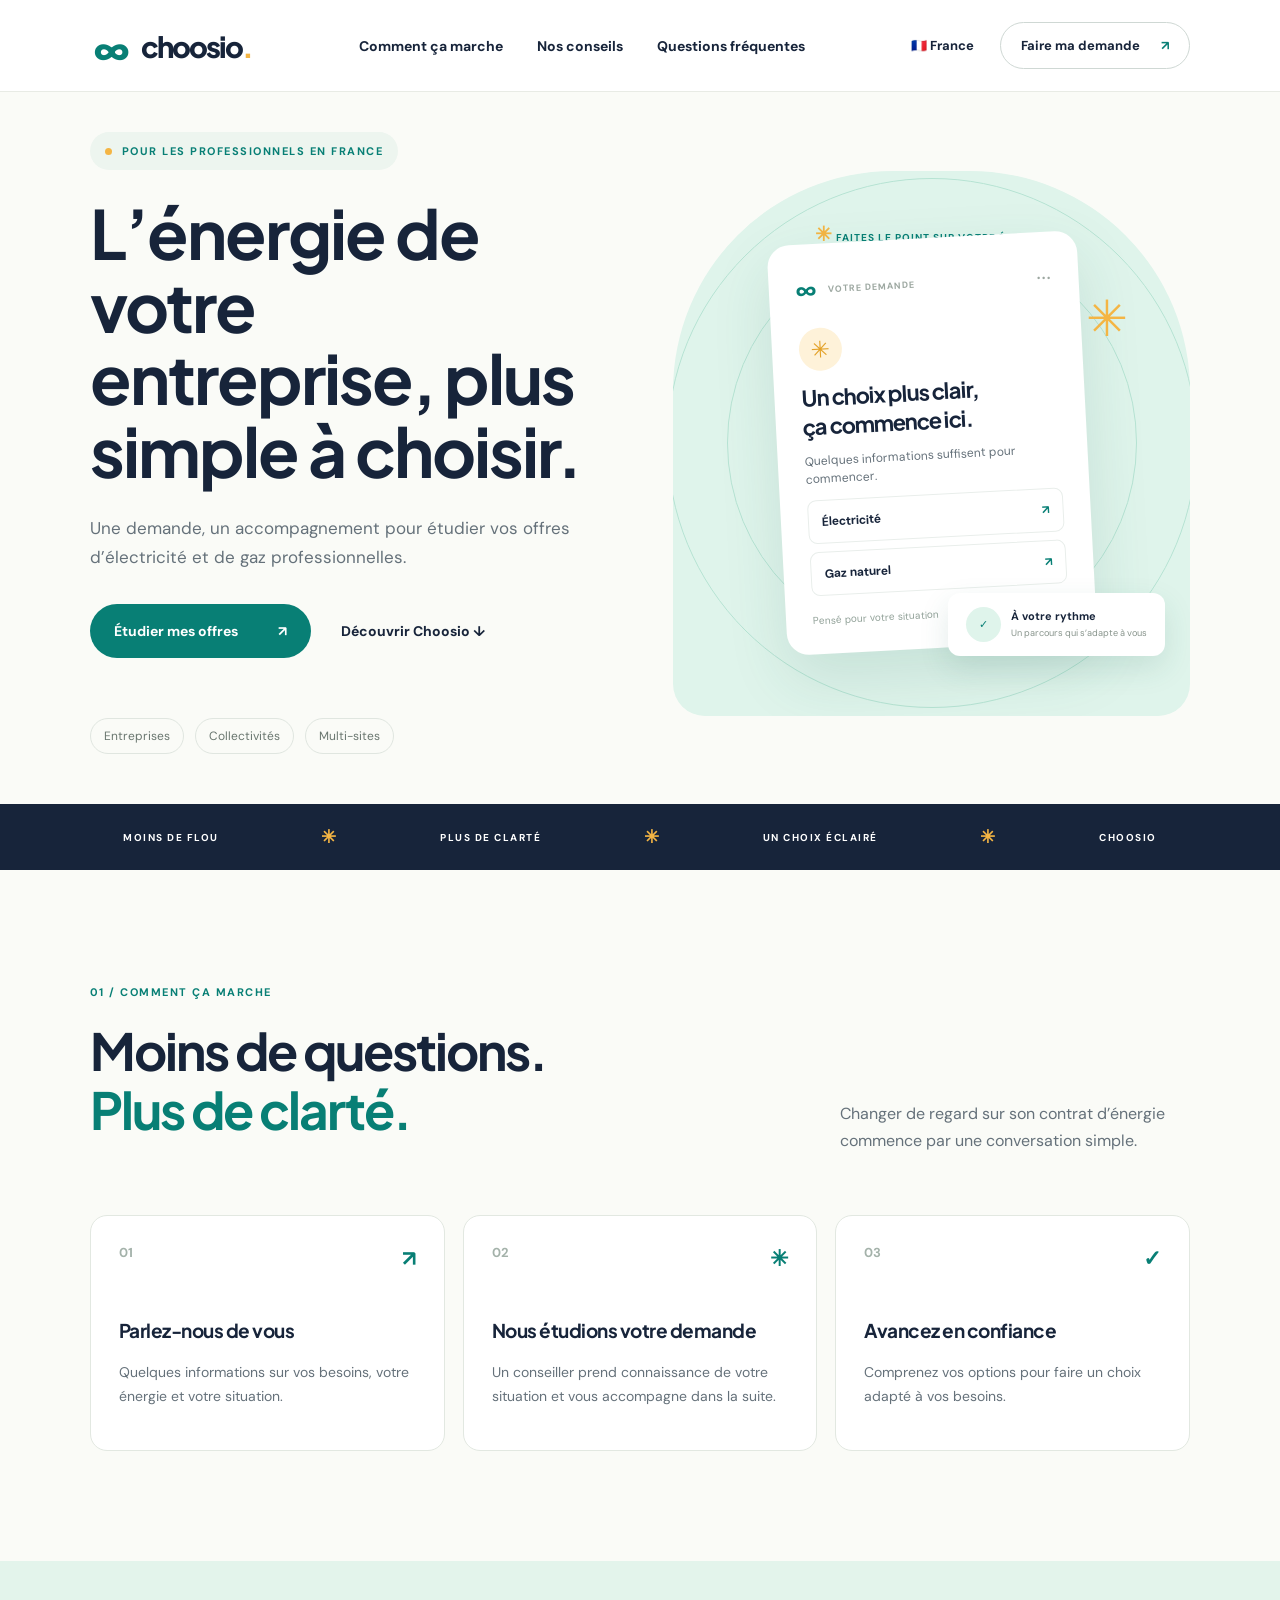
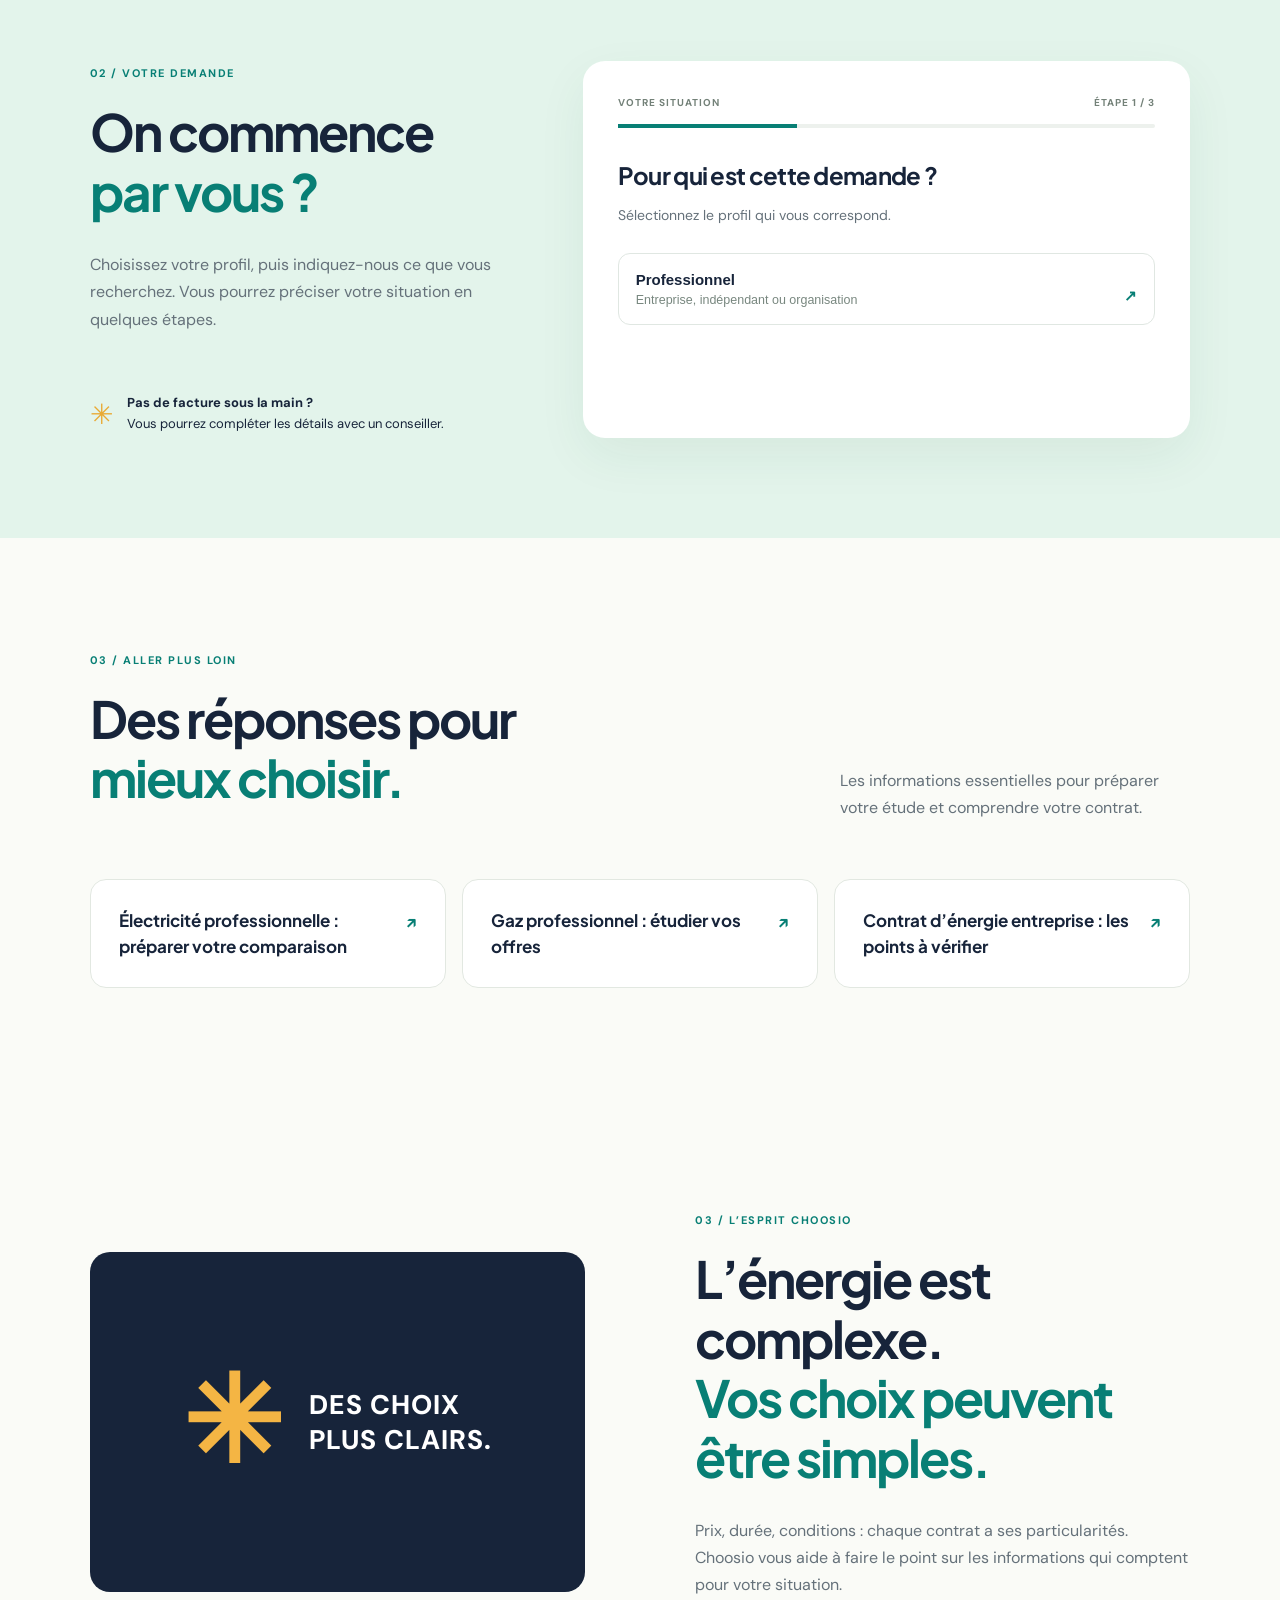
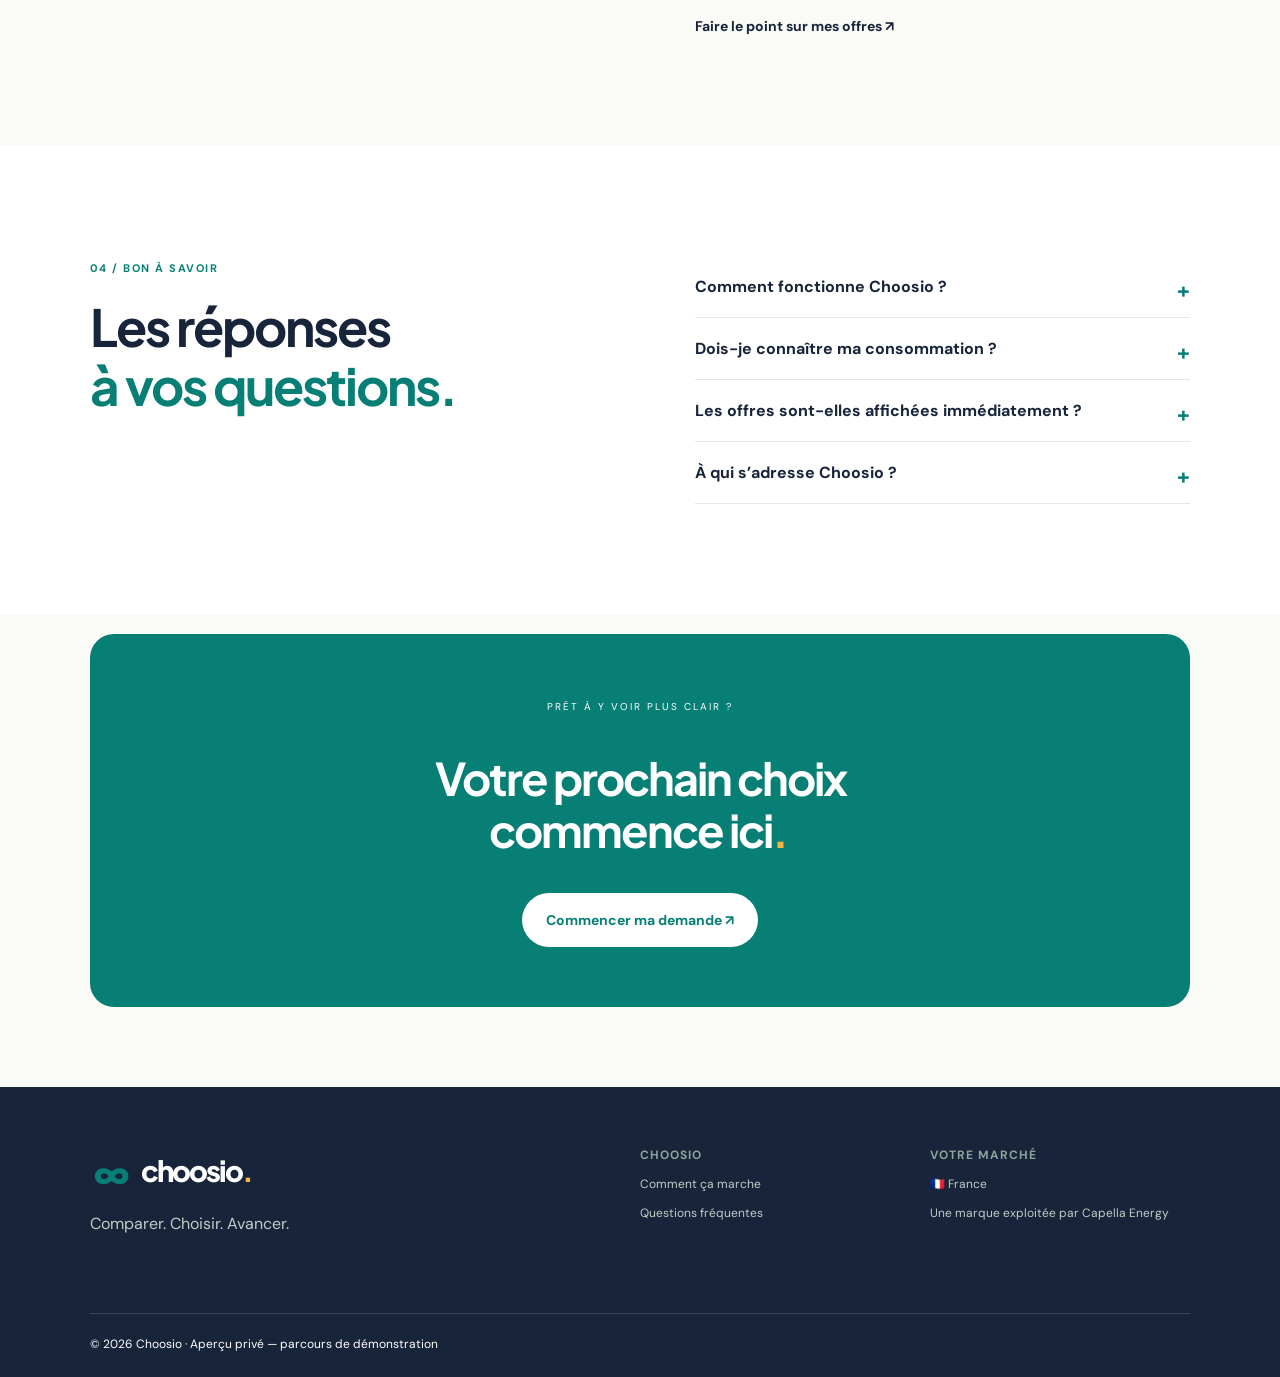
==== index.html @ c586d2e1 "Ajouter le site Choosio" ====
<!doctype html><html lang="fr"><head><meta charset="utf-8"><meta name="viewport" content="width=device-width, initial-scale=1"><title>Choosio France | Offres d’énergie pour professionnels</title><meta name="description" content="Une demande, un accompagnement pour étudier vos offres d’électricité et de gaz professionnelles."><meta name="robots" content="noindex,nofollow"><meta name="theme-color" content="#f8f9f5"><link rel="preconnect" href="https://fonts.googleapis.com"><link rel="preconnect" href="https://fonts.gstatic.com" crossorigin><link href="https://fonts.googleapis.com/css2?family=DM+Sans:wght@400;500;600;700&family=Plus+Jakarta+Sans:wght@400;600;700;800&display=swap" rel="stylesheet"><link rel="stylesheet" href="style.css"></head><body><header><a href="#top" class="logo" aria-label="Choosio accueil"><span class="symbol">∞</span>choosio<span class="dot">.</span></a><nav><a href="#fonctionnement">Comment ça marche</a><a href="#guides">Nos conseils</a><a href="#questions">Questions fréquentes</a></nav><div class="headright"><span class="country">🇫🇷 France</span><a class="headerbtn" href="#commencer">Faire ma demande <span>↗</span></a></div></header><main id="top"><section class="hero"><div class="hero-copy"><div class="eyebrow"><span></span> POUR LES PROFESSIONNELS EN FRANCE</div><h1>L’énergie de votre entreprise, plus simple à choisir.</h1><p>Une demande, un accompagnement pour étudier vos offres d’électricité et de gaz professionnelles.</p><div class="heroactions"><a href="#commencer" class="button">Étudier mes offres <span>↗</span></a><a href="#fonctionnement" class="textlink">Découvrir Choosio <span>↓</span></a></div><div class="hero-tags"><span>Entreprises</span><span>Collectivités</span><span>Multi-sites</span></div></div><div class="art"><div class="art-orbit orbit1"></div><div class="art-orbit orbit2"></div><div class="toplabel"><span class="sun">✳</span> FAITES LE POINT SUR VOTRE ÉNERGIE</div><div class="energy-card"><div class="cardtop"><span class="mini-logo">∞</span><span>VOTRE DEMANDE</span><span class="carddots">•••</span></div><div class="energy-icon">✳</div><h3>Un choix plus clair,<br>ça commence ici.</h3><p>Quelques informations suffisent pour commencer.</p><div class="cardline"><span>Électricité</span><strong>↗</strong></div><div class="cardline"><span>Gaz naturel</span><strong>↗</strong></div><div class="cardbottom">Pensé pour votre situation <span>✓</span></div></div><div class="floatcard"><span class="float-icon">✓</span><div><b>À votre rythme</b><small>Un parcours qui s’adapte à vous</small></div></div><span class="spark">✳</span></div></section><div class="ticker"><span>MOINS DE FLOU</span><b>✳</b><span>PLUS DE CLARTÉ</span><b>✳</b><span>UN CHOIX ÉCLAIRÉ</span><b>✳</b><span>CHOOSIO</span></div><section id="fonctionnement" class="section steps"><div class="section-head"><div><span class="kicker">01 / COMMENT ÇA MARCHE</span><h2>Moins de questions.<br><em>Plus de clarté.</em></h2></div><p>Changer de regard sur son contrat d’énergie commence par une conversation simple.</p></div><div class="step-grid"><article><div class="stepnum">01 <span>↗</span></div><h3>Parlez-nous de vous</h3><p>Quelques informations sur vos besoins, votre énergie et votre situation.</p></article><article><div class="stepnum">02 <span>✳</span></div><h3>Nous étudions votre demande</h3><p>Un conseiller prend connaissance de votre situation et vous accompagne dans la suite.</p></article><article><div class="stepnum">03 <span>✓</span></div><h3>Avancez en confiance</h3><p>Comprenez vos options pour faire un choix adapté à vos besoins.</p></article></div></section><section id="commencer" class="formsection"><div class="formintro"><span class="kicker">02 / VOTRE DEMANDE</span><h2>On commence<br><em>par vous ?</em></h2><p>Choisissez votre profil, puis indiquez-nous ce que vous recherchez. Vous pourrez préciser votre situation en quelques étapes.</p><div class="little-note"><span>✳</span><div><b>Pas de facture sous la main ?</b><br>Vous pourrez compléter les détails avec un conseiller.</div></div></div><div class="formcard"><div class="form-head"><span>VOTRE SITUATION</span><span id="progress">ÉTAPE 1 / 3</span></div><div class="bar"><span id="progressbar"></span></div><form id="leadform"><div class="formstep" data-step="1"><h3>Pour qui est cette demande ?</h3><p>Sélectionnez le profil qui vous correspond.</p><div class="choices"><button type="button" data-profile="Professionnel">Professionnel <small>Entreprise, indépendant ou organisation</small><b>↗</b></button></div></div><div class="formstep" data-step="2" hidden><h3>Quelle énergie souhaitez-vous étudier ?</h3><p>Sélectionnez votre besoin principal.</p><div class="choices"><button type="button" data-energy="Électricité">Électricité <small>Mon contrat d’électricité</small><b>↗</b></button><button type="button" data-energy="Gaz">Gaz naturel <small>Mon contrat de gaz</small><b>↗</b></button><button type="button" data-energy="Électricité et gaz">Électricité et gaz <small>Les deux en une demande</small><b>↗</b></button></div><button class="back" type="button" data-back="1">← Précédent</button></div><div class="formstep" data-step="3" hidden><h3>Comment vous contacter ?</h3><p>Complétez vos coordonnées pour préparer votre demande.</p><div class="fields"><label>Prénom<input name="prenom" autocomplete="given-name" required></label><label>Nom<input name="nom" autocomplete="family-name" required></label><label>E-mail<input type="email" name="email" autocomplete="email" required></label><label>Téléphone<input type="tel" name="telephone" autocomplete="tel" required></label><label>Code postal<input name="postal" autocomplete="postal-code" required></label><label id="companylabel">Entreprise <input name="entreprise" autocomplete="organization"></label><label id="companyidlabel">SIREN <input name="entreprise_id" inputmode="numeric"></label><label>Votre situation<select name="situation"><option value="">À préciser</option><option>Contrat en cours</option><option>Ouverture ou emménagement</option></select></label><label>Consommation annuelle (kWh, facultatif)<input name="consommation" inputmode="numeric" placeholder="Si vous la connaissez"></label><label>Référence du compteur (facultatif)<input name="compteur" placeholder="PDL / PRM ou PCE"></label></div><label class="check"><input type="checkbox" required> Je demande à être contacté au sujet de ma demande d’énergie.</label><p class="demo-warning">Aperçu privé : l’envoi des demandes n’est pas encore activé. Aucune donnée n’est transmise.</p><div class="formactions"><button class="back" type="button" data-back="2">← Précédent</button><button type="submit" class="button">Voir le récapitulatif ↗</button></div></div><div class="formstep" data-step="4" hidden><div class="success-icon">✓</div><h3>Votre demande est prête.</h3><p>Vous consultez un aperçu du parcours. Aucune donnée n’a été transmise.</p><button type="button" class="back" data-back="3">← Modifier mes informations</button></div></form></div></section><section class="section resources" id="guides"><div class="section-head"><div><span class="kicker">03 / ALLER PLUS LOIN</span><h2>Des réponses pour<br><em>mieux choisir.</em></h2></div><p>Les informations essentielles pour préparer votre étude et comprendre votre contrat.</p></div><div class="resource-links"><a href="/electricite-professionnel/">Électricité professionnelle : préparer votre comparaison <span>↗</span></a><a href="/gaz-professionnel/">Gaz professionnel : étudier vos offres <span>↗</span></a><a href="/contrat-energie-entreprise/">Contrat d’énergie entreprise : les points à vérifier <span>↗</span></a></div></section><section id="comprendre" class="section clarity"><div class="clarity-art"><div class="circle">✳</div><span>DES CHOIX<br>PLUS CLAIRS.</span></div><div><span class="kicker">03 / L’ESPRIT CHOOSIO</span><h2>L’énergie est complexe.<br><em>Vos choix peuvent être simples.</em></h2><p>Prix, durée, conditions : chaque contrat a ses particularités. Choosio vous aide à faire le point sur les informations qui comptent pour votre situation.</p><a href="#commencer" class="textlink">Faire le point sur mes offres ↗</a></div></section><section id="questions" class="section faq"><div><span class="kicker">04 / BON À SAVOIR</span><h2>Les réponses<br><em>à vos questions.</em></h2></div><div class="faqitems"><details><summary>Comment fonctionne Choosio ?</summary><p>Vous nous partagez votre besoin grâce au formulaire. Un conseiller peut ensuite vous contacter pour étudier votre situation et les options adaptées.</p></details><details><summary>Dois-je connaître ma consommation ?</summary><p>Une consommation annuelle ou une facture peut aider à affiner l’étude. Si vous ne l’avez pas immédiatement, vous pourrez en discuter avec le conseiller.</p></details><details><summary>Les offres sont-elles affichées immédiatement ?</summary><p>Dans cette première version, votre demande sert à préparer une étude personnalisée ; aucun prix ni classement automatique n’est affiché.</p></details><details><summary>À qui s’adresse Choosio ?</summary><p>En France, Choosio accompagne les professionnels, entreprises et organisations.</p></details></div></section><section class="cta"><span>PRÊT À Y VOIR PLUS CLAIR ?</span><h2>Votre prochain choix<br>commence ici<span>.</span></h2><a href="#commencer" class="button light">Commencer ma demande ↗</a></section></main><footer><div><a href="#top" class="logo"><span class="symbol">∞</span>choosio<span class="dot">.</span></a><p>Comparer. Choisir. Avancer.</p></div><div><b>CHOOSIO</b><a href="#fonctionnement">Comment ça marche</a><a href="#questions">Questions fréquentes</a></div><div><b>VOTRE MARCHÉ</b><span>🇫🇷 France</span><span>Une marque exploitée par Capella Energy</span></div><div class="footbottom">© 2026 Choosio · Aperçu privé — parcours de démonstration</div></footer><script src="app.js"></script></body></html>
---- style.css ----
*{box-sizing:border-box}html{scroll-behavior:smooth}body{margin:0;background:#fafbf7;color:#17243a;font-family:'DM Sans',sans-serif}header{height:92px;display:flex;align-items:center;justify-content:space-between;padding:0 7%;border-bottom:1px solid #e8ebe5;background:#fff}.logo{font:800 29px 'Plus Jakarta Sans';letter-spacing:-2px;color:#17243a;text-decoration:none;display:inline-flex;align-items:center}.symbol{font-size:46px;line-height:1;color:#087f75;letter-spacing:-5px;margin-right:13px}.dot{color:#f4b544}nav{display:flex;gap:34px}nav a,.textlink{color:#17243a;font-size:14px;text-decoration:none;font-weight:700}.headright{display:flex;gap:26px;align-items:center}.country{font-size:13px;font-weight:700}.headerbtn{border:1px solid #cfd8d4;border-radius:100px;padding:14px 20px;color:#17243a;text-decoration:none;font-size:13px;font-weight:700}.headerbtn span{margin-left:18px;color:#087f75}.hero{min-height:660px;display:grid;grid-template-columns:1fr 1fr;align-items:center;overflow:hidden;padding:40px 7% 50px;gap:6%}.eyebrow,.kicker{font-weight:700;font-size:11px;letter-spacing:1.5px;color:#087f75}.eyebrow{display:inline-flex;align-items:center;gap:10px;background:#edf5ef;padding:12px 15px;border-radius:40px}.eyebrow span{width:7px;height:7px;background:#f4b544;border-radius:50%}h1,h2,h3{font-family:'Plus Jakarta Sans',sans-serif;letter-spacing:-2px}h1{font-size:clamp(45px,5.3vw,76px);line-height:1.07;max-width:690px;margin:27px 0}p{color:#65717a;line-height:1.7}.hero-copy>p{max-width:500px;font-size:17px}.heroactions{display:flex;align-items:center;gap:30px;margin:32px 0}.button{border:0;display:inline-flex;align-items:center;justify-content:center;gap:40px;text-decoration:none;color:white;background:#087f75;border-radius:100px;padding:18px 24px;font-weight:700;font-size:14px;cursor:pointer}.button:hover{background:#06685f}.hero-tags{display:flex;gap:11px;flex-wrap:wrap;margin-top:60px}.hero-tags span{border:1px solid #e0e6e0;border-radius:30px;padding:9px 13px;color:#69766f;font-size:12px}.art{height:545px;background:#dff4eb;border-radius:220px 220px 32px 32px;position:relative;overflow:hidden;display:flex;justify-content:center;align-items:center}.art-orbit{position:absolute;border:1px solid #b6e3d3;border-radius:50%;width:530px;height:530px}.orbit2{width:410px;height:410px}.toplabel{position:absolute;top:50px;font-size:10px;letter-spacing:1px;font-weight:bold;color:#087f75}.sun{color:#f4b544;font-size:20px}.energy-card{position:relative;background:#fff;border-radius:22px;padding:27px;width:310px;box-shadow:0 25px 60px #28695822;transform:rotate(-3deg)}.cardtop{display:flex;align-items:center;gap:10px;color:#9ca7a0;font-size:9px;letter-spacing:1px;font-weight:bold}.mini-logo{color:#087f75;font-size:28px}.carddots{margin-left:auto}.energy-icon{width:43px;height:43px;background:#fef2d9;border-radius:50%;display:grid;place-items:center;color:#e3a127;margin:20px 0 12px;font-size:23px}.energy-card h3{font-size:22px;line-height:1.3;letter-spacing:-1px;margin:0}.energy-card p{font-size:12px;line-height:1.5}.cardline{border:1px solid #e9eeeb;border-radius:9px;margin-top:8px;padding:13px;font-size:12px;font-weight:700;display:flex;justify-content:space-between}.cardline strong{color:#087f75}.cardbottom{margin-top:18px;color:#91a198;font-size:10px;display:flex;justify-content:space-between}.floatcard{position:absolute;bottom:60px;right:5%;background:#fff;padding:14px 18px;border-radius:12px;display:flex;gap:10px;align-items:center;box-shadow:0 12px 30px #28695822;font-size:11px}.floatcard small{display:block;color:#88948c;margin-top:4px}.float-icon,.success-icon{display:grid;place-items:center;background:#dff4eb;color:#087f75;border-radius:50%;width:35px;height:35px}.spark{position:absolute;top:115px;right:12%;color:#f4b544;font-size:50px}.ticker{display:flex;justify-content:space-evenly;align-items:center;background:#17243a;color:#fff;padding:21px;font-size:10px;font-weight:bold;letter-spacing:1.5px}.ticker b{color:#f4b544;font-size:18px}.section{padding:110px 7%}.section-head{display:flex;align-items:end;justify-content:space-between;gap:30px}.section-head p{max-width:350px}.section h2,.formintro h2{font-size:clamp(36px,4vw,55px);line-height:1.16;margin:20px 0 30px}em{font-style:normal;color:#087f75}.step-grid{display:grid;grid-template-columns:repeat(3,1fr);gap:18px;margin-top:45px}.step-grid article{padding:28px;border:1px solid #e2e8e1;background:#fff;border-radius:17px;min-height:220px}.stepnum{font-size:13px;font-weight:bold;color:#a4b2aa;display:flex;justify-content:space-between}.stepnum span{color:#087f75;font-size:22px}.step-grid h3{font-size:19px;margin-top:45px;letter-spacing:-.5px}.step-grid p{font-size:14px}.formsection{background:#e3f4eb;padding:100px 7%;display:grid;grid-template-columns:.8fr 1.2fr;gap:8%}.formintro>p{max-width:430px}.little-note{display:flex;gap:14px;margin-top:60px;font-size:13px;line-height:1.6}.little-note>span{font-size:28px;color:#e9aa35}.formcard{background:#fff;border-radius:22px;padding:35px;box-shadow:0 18px 50px #255b3b11}.form-head{display:flex;justify-content:space-between;font-size:10px;letter-spacing:1px;font-weight:700;color:#738178}.bar{height:4px;background:#edf1ed;border-radius:3px;margin:15px 0 32px}.bar span{display:block;width:33.33%;height:100%;background:#087f75;transition:.2s}.formcard h3{font-size:24px;letter-spacing:-.7px;margin:0}.formcard p{font-size:14px}.choices{display:grid;gap:10px;margin:25px 0}.choices button{border:1px solid #e0e7e2;background:white;border-radius:12px;text-align:left;padding:17px;color:#17243a;font-weight:700;font-size:15px;cursor:pointer}.choices button:hover{border-color:#087f75;background:#f4fbf7}.choices small{display:block;font-weight:400;color:#78877f;margin-top:5px}.choices b{float:right;color:#087f75;margin-top:-20px}.fields{display:grid;grid-template-columns:1fr 1fr;gap:15px;margin:25px 0}.fields label{font-size:12px;font-weight:700}.fields input{display:block;width:100%;padding:12px;margin-top:7px;border:1px solid #dce5df;border-radius:8px;font:inherit}.check{font-size:12px;display:flex;gap:10px;color:#596a61}.demo-warning{font-size:12px!important;background:#fff5da;padding:12px;border-radius:8px;color:#735819}.formactions{display:flex;justify-content:space-between;align-items:center}.back{border:0;background:none;color:#087f75;font-weight:700;cursor:pointer;padding:12px 0}.clarity{display:grid;grid-template-columns:1fr 1fr;gap:10%;align-items:center}.clarity-art{min-height:340px;border-radius:20px;background:#17243a;display:flex;align-items:center;justify-content:center;gap:25px;color:white;font-weight:800;font-size:27px;letter-spacing:1px}.circle{font-size:120px;color:#f4b544}.faq{display:grid;grid-template-columns:1fr 1fr;gap:10%;background:white}.faq details{border-bottom:1px solid #e2e9e4;padding:20px 0}.faq summary{cursor:pointer;font-weight:700;list-style:none}.faq summary:after{content:'+';float:right;color:#087f75;font-size:22px}.faq p{font-size:14px}.cta{margin:20px 7% 80px;background:#087f75;border-radius:24px;padding:60px;text-align:center;color:#fff}.cta span{font-size:10px;letter-spacing:2px}.cta h2{font-size:45px;line-height:1.15}.cta h2 span{font-size:inherit;color:#f4b544}.light{background:white;color:#087f75}.light:hover{background:#eff9f3}footer{background:#17243a;color:white;padding:60px 7% 25px;display:grid;grid-template-columns:2fr 1fr 1fr;gap:30px}footer .logo{color:white}footer div:not(:first-child){display:flex;flex-direction:column;gap:13px;font-size:12px}footer p,footer span,footer a{color:#c1cdc7}footer a{text-decoration:none}footer b{color:#8ea49b;letter-spacing:1px}.footbottom{grid-column:1/-1;border-top:1px solid #ffffff24;padding-top:22px;margin-top:30px}.formstep[hidden]{display:none}@media(max-width:850px){header{height:75px;padding:0 5%}nav,.headerbtn{display:none}.hero{grid-template-columns:1fr;padding:50px 6%;gap:35px}.hero-tags{margin-top:30px}.art{height:450px}.section,.formsection{padding:75px 6%}.formsection,.clarity,.faq{grid-template-columns:1fr}.formsection{gap:35px}.little-note{margin-top:25px}.step-grid{grid-template-columns:1fr}.section-head{display:block}.clarity{gap:35px}.faq{gap:20px}.ticker span:nth-of-type(4),.ticker b:last-of-type{display:none}.cta{margin:20px 6% 60px;padding:45px 20px}.cta h2{font-size:32px}footer{grid-template-columns:1fr 1fr}.footbottom{grid-column:1/-1}}@media(max-width:480px){.fields{grid-template-columns:1fr}.formcard{padding:25px}.heroactions{gap:15px}.textlink{font-size:12px}.ticker{font-size:8px}.floatcard{right:2%}}
.resource-links{display:grid;grid-template-columns:repeat(3,1fr);gap:16px;margin-top:42px}.resource-links a{display:flex;justify-content:space-between;gap:15px;padding:28px;border:1px solid #e2e8e1;background:white;border-radius:16px;color:#17243a;text-decoration:none;font:700 17px 'Plus Jakarta Sans';line-height:1.5}.resource-links a span{color:#087f75}.resource-links a:hover{border-color:#087f75}.fields select{display:block;width:100%;padding:12px;margin-top:7px;border:1px solid #dce5df;border-radius:8px;font:inherit;background:white}.article{max-width:900px;margin:auto;padding:75px 7% 100px}.article .crumb{font-size:12px;color:#087f75;text-decoration:none}.article h1{font-size:clamp(36px,5vw,59px)}.article .intro{font-size:20px;max-width:760px}.article section{padding:28px 0;border-top:1px solid #e2e8e1}.article h2{font-size:27px;letter-spacing:-.7px}.article p{max-width:720px}.article .article-cta{background:#e3f4eb;border:0;border-radius:18px;padding:35px;margin-top:30px}.sources{font-size:13px}.sources a{color:#087f75}@media(max-width:850px){.resource-links{grid-template-columns:1fr}}
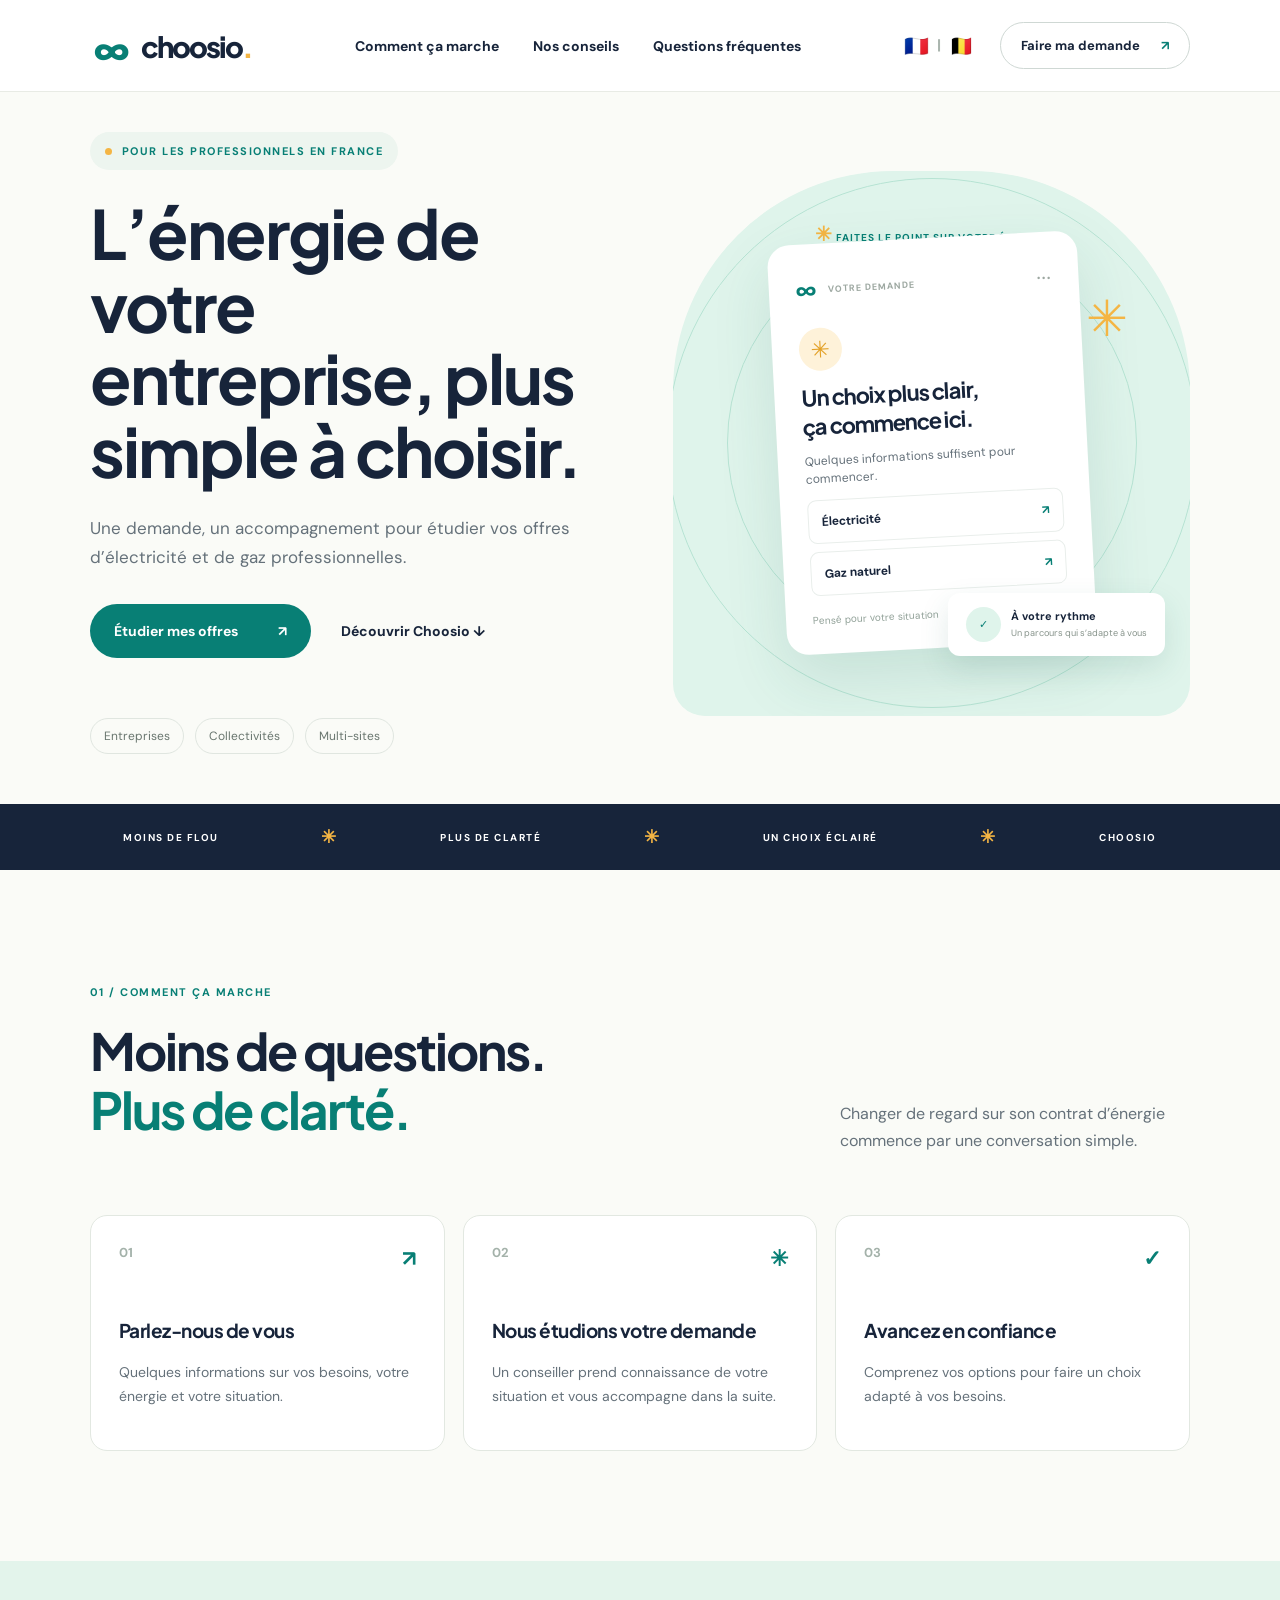
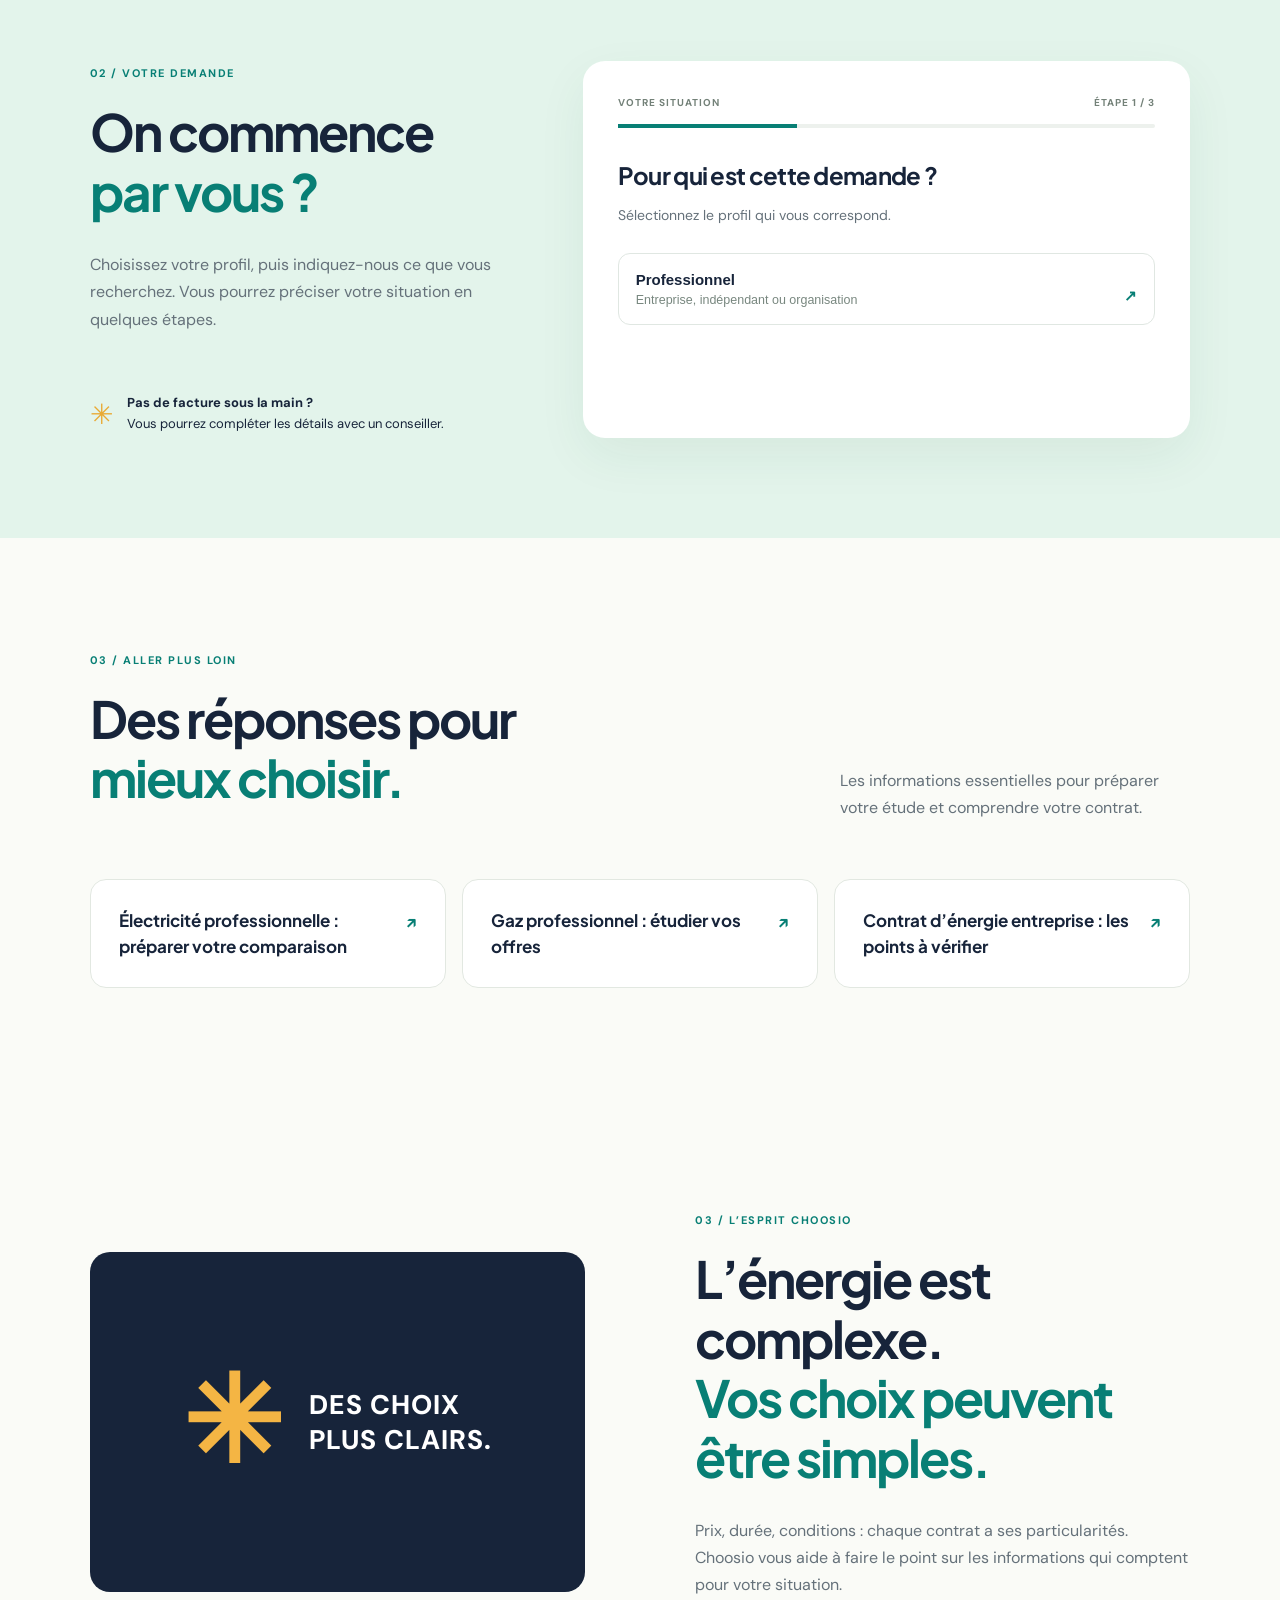
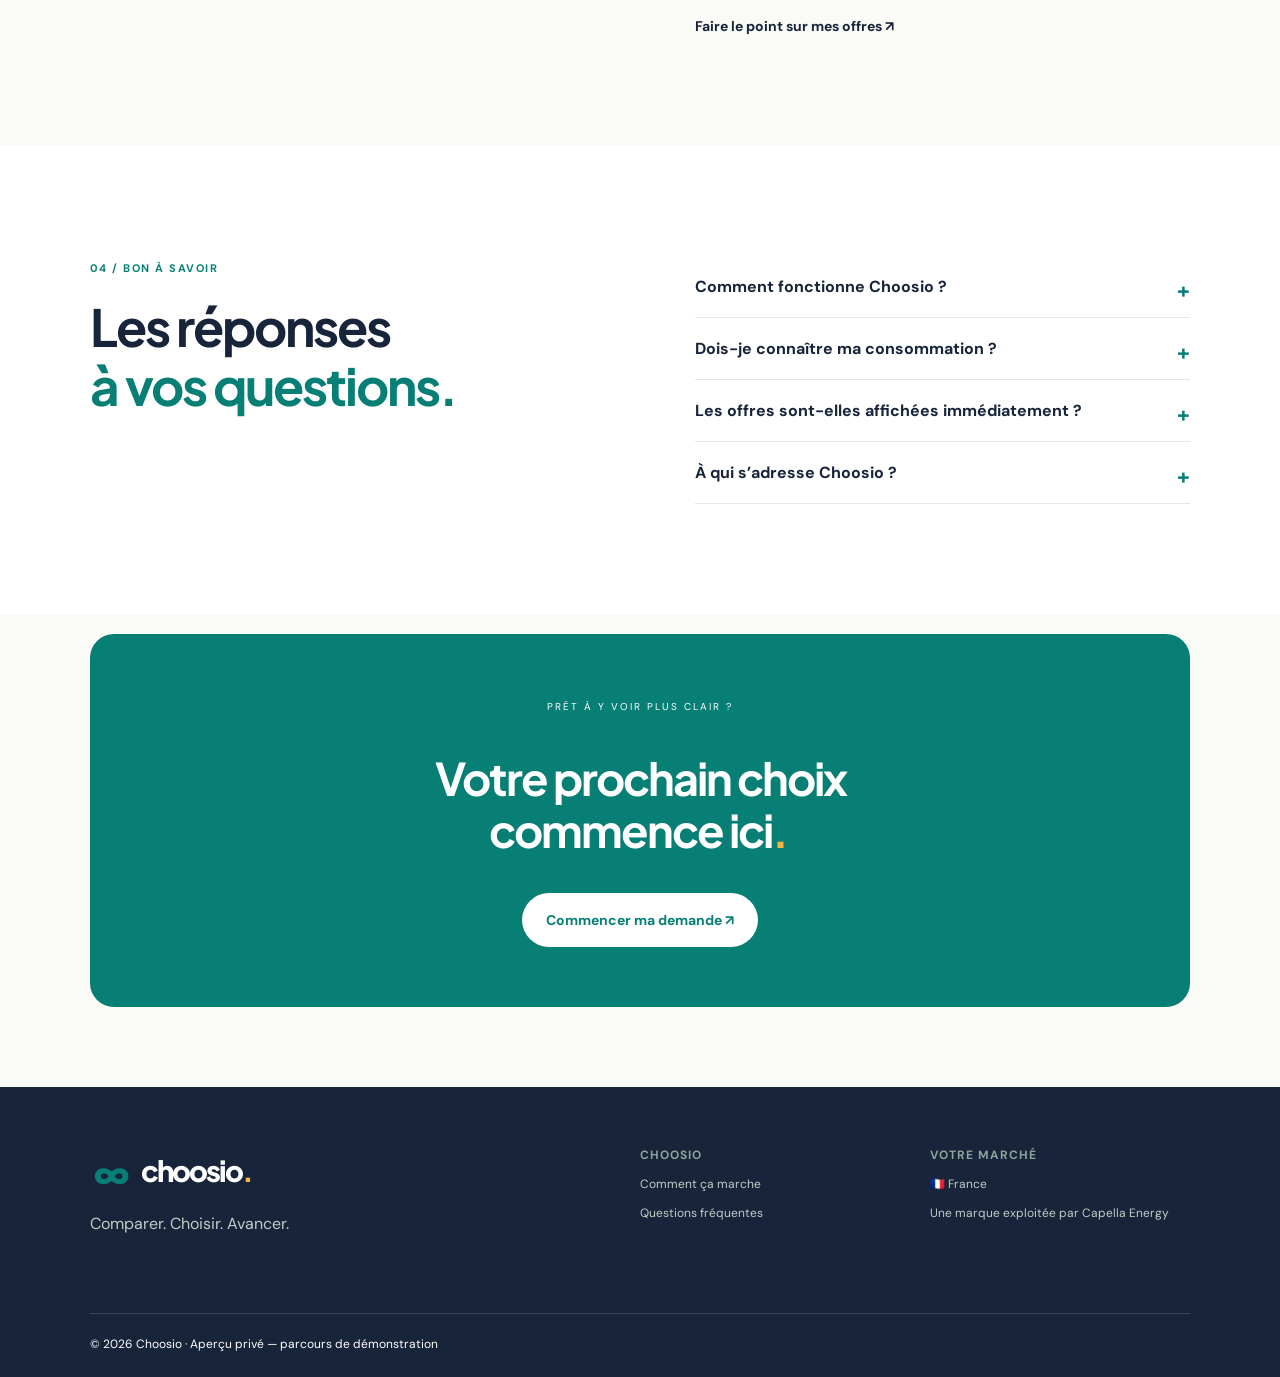
==== commit 22cd01e9: "Ajouter le sélecteur de pays" ====
--- a/index.html
+++ b/index.html
@@ -1 +1 @@
-<!doctype html><html lang="fr"><head><meta charset="utf-8"><meta name="viewport" content="width=device-width, initial-scale=1"><title>Choosio France | Offres d’énergie pour professionnels</title><meta name="description" content="Une demande, un accompagnement pour étudier vos offres d’électricité et de gaz professionnelles."><meta name="robots" content="noindex,nofollow"><meta name="theme-color" content="#f8f9f5"><link rel="preconnect" href="https://fonts.googleapis.com"><link rel="preconnect" href="https://fonts.gstatic.com" crossorigin><link href="https://fonts.googleapis.com/css2?family=DM+Sans:wght@400;500;600;700&family=Plus+Jakarta+Sans:wght@400;600;700;800&display=swap" rel="stylesheet"><link rel="stylesheet" href="style.css"></head><body><header><a href="#top" class="logo" aria-label="Choosio accueil"><span class="symbol">∞</span>choosio<span class="dot">.</span></a><nav><a href="#fonctionnement">Comment ça marche</a><a href="#guides">Nos conseils</a><a href="#questions">Questions fréquentes</a></nav><div class="headright"><span class="country">🇫🇷 France</span><a class="headerbtn" href="#commencer">Faire ma demande <span>↗</span></a></div></header><main id="top"><section class="hero"><div class="hero-copy"><div class="eyebrow"><span></span> POUR LES PROFESSIONNELS EN FRANCE</div><h1>L’énergie de votre entreprise, plus simple à choisir.</h1><p>Une demande, un accompagnement pour étudier vos offres d’électricité et de gaz professionnelles.</p><div class="heroactions"><a href="#commencer" class="button">Étudier mes offres <span>↗</span></a><a href="#fonctionnement" class="textlink">Découvrir Choosio <span>↓</span></a></div><div class="hero-tags"><span>Entreprises</span><span>Collectivités</span><span>Multi-sites</span></div></div><div class="art"><div class="art-orbit orbit1"></div><div class="art-orbit orbit2"></div><div class="toplabel"><span class="sun">✳</span> FAITES LE POINT SUR VOTRE ÉNERGIE</div><div class="energy-card"><div class="cardtop"><span class="mini-logo">∞</span><span>VOTRE DEMANDE</span><span class="carddots">•••</span></div><div class="energy-icon">✳</div><h3>Un choix plus clair,<br>ça commence ici.</h3><p>Quelques informations suffisent pour commencer.</p><div class="cardline"><span>Électricité</span><strong>↗</strong></div><div class="cardline"><span>Gaz naturel</span><strong>↗</strong></div><div class="cardbottom">Pensé pour votre situation <span>✓</span></div></div><div class="floatcard"><span class="float-icon">✓</span><div><b>À votre rythme</b><small>Un parcours qui s’adapte à vous</small></div></div><span class="spark">✳</span></div></section><div class="ticker"><span>MOINS DE FLOU</span><b>✳</b><span>PLUS DE CLARTÉ</span><b>✳</b><span>UN CHOIX ÉCLAIRÉ</span><b>✳</b><span>CHOOSIO</span></div><section id="fonctionnement" class="section steps"><div class="section-head"><div><span class="kicker">01 / COMMENT ÇA MARCHE</span><h2>Moins de questions.<br><em>Plus de clarté.</em></h2></div><p>Changer de regard sur son contrat d’énergie commence par une conversation simple.</p></div><div class="step-grid"><article><div class="stepnum">01 <span>↗</span></div><h3>Parlez-nous de vous</h3><p>Quelques informations sur vos besoins, votre énergie et votre situation.</p></article><article><div class="stepnum">02 <span>✳</span></div><h3>Nous étudions votre demande</h3><p>Un conseiller prend connaissance de votre situation et vous accompagne dans la suite.</p></article><article><div class="stepnum">03 <span>✓</span></div><h3>Avancez en confiance</h3><p>Comprenez vos options pour faire un choix adapté à vos besoins.</p></article></div></section><section id="commencer" class="formsection"><div class="formintro"><span class="kicker">02 / VOTRE DEMANDE</span><h2>On commence<br><em>par vous ?</em></h2><p>Choisissez votre profil, puis indiquez-nous ce que vous recherchez. Vous pourrez préciser votre situation en quelques étapes.</p><div class="little-note"><span>✳</span><div><b>Pas de facture sous la main ?</b><br>Vous pourrez compléter les détails avec un conseiller.</div></div></div><div class="formcard"><div class="form-head"><span>VOTRE SITUATION</span><span id="progress">ÉTAPE 1 / 3</span></div><div class="bar"><span id="progressbar"></span></div><form id="leadform"><div class="formstep" data-step="1"><h3>Pour qui est cette demande ?</h3><p>Sélectionnez le profil qui vous correspond.</p><div class="choices"><button type="button" data-profile="Professionnel">Professionnel <small>Entreprise, indépendant ou organisation</small><b>↗</b></button></div></div><div class="formstep" data-step="2" hidden><h3>Quelle énergie souhaitez-vous étudier ?</h3><p>Sélectionnez votre besoin principal.</p><div class="choices"><button type="button" data-energy="Électricité">Électricité <small>Mon contrat d’électricité</small><b>↗</b></button><button type="button" data-energy="Gaz">Gaz naturel <small>Mon contrat de gaz</small><b>↗</b></button><button type="button" data-energy="Électricité et gaz">Électricité et gaz <small>Les deux en une demande</small><b>↗</b></button></div><button class="back" type="button" data-back="1">← Précédent</button></div><div class="formstep" data-step="3" hidden><h3>Comment vous contacter ?</h3><p>Complétez vos coordonnées pour préparer votre demande.</p><div class="fields"><label>Prénom<input name="prenom" autocomplete="given-name" required></label><label>Nom<input name="nom" autocomplete="family-name" required></label><label>E-mail<input type="email" name="email" autocomplete="email" required></label><label>Téléphone<input type="tel" name="telephone" autocomplete="tel" required></label><label>Code postal<input name="postal" autocomplete="postal-code" required></label><label id="companylabel">Entreprise <input name="entreprise" autocomplete="organization"></label><label id="companyidlabel">SIREN <input name="entreprise_id" inputmode="numeric"></label><label>Votre situation<select name="situation"><option value="">À préciser</option><option>Contrat en cours</option><option>Ouverture ou emménagement</option></select></label><label>Consommation annuelle (kWh, facultatif)<input name="consommation" inputmode="numeric" placeholder="Si vous la connaissez"></label><label>Référence du compteur (facultatif)<input name="compteur" placeholder="PDL / PRM ou PCE"></label></div><label class="check"><input type="checkbox" required> Je demande à être contacté au sujet de ma demande d’énergie.</label><p class="demo-warning">Aperçu privé : l’envoi des demandes n’est pas encore activé. Aucune donnée n’est transmise.</p><div class="formactions"><button class="back" type="button" data-back="2">← Précédent</button><button type="submit" class="button">Voir le récapitulatif ↗</button></div></div><div class="formstep" data-step="4" hidden><div class="success-icon">✓</div><h3>Votre demande est prête.</h3><p>Vous consultez un aperçu du parcours. Aucune donnée n’a été transmise.</p><button type="button" class="back" data-back="3">← Modifier mes informations</button></div></form></div></section><section class="section resources" id="guides"><div class="section-head"><div><span class="kicker">03 / ALLER PLUS LOIN</span><h2>Des réponses pour<br><em>mieux choisir.</em></h2></div><p>Les informations essentielles pour préparer votre étude et comprendre votre contrat.</p></div><div class="resource-links"><a href="/electricite-professionnel/">Électricité professionnelle : préparer votre comparaison <span>↗</span></a><a href="/gaz-professionnel/">Gaz professionnel : étudier vos offres <span>↗</span></a><a href="/contrat-energie-entreprise/">Contrat d’énergie entreprise : les points à vérifier <span>↗</span></a></div></section><section id="comprendre" class="section clarity"><div class="clarity-art"><div class="circle">✳</div><span>DES CHOIX<br>PLUS CLAIRS.</span></div><div><span class="kicker">03 / L’ESPRIT CHOOSIO</span><h2>L’énergie est complexe.<br><em>Vos choix peuvent être simples.</em></h2><p>Prix, durée, conditions : chaque contrat a ses particularités. Choosio vous aide à faire le point sur les informations qui comptent pour votre situation.</p><a href="#commencer" class="textlink">Faire le point sur mes offres ↗</a></div></section><section id="questions" class="section faq"><div><span class="kicker">04 / BON À SAVOIR</span><h2>Les réponses<br><em>à vos questions.</em></h2></div><div class="faqitems"><details><summary>Comment fonctionne Choosio ?</summary><p>Vous nous partagez votre besoin grâce au formulaire. Un conseiller peut ensuite vous contacter pour étudier votre situation et les options adaptées.</p></details><details><summary>Dois-je connaître ma consommation ?</summary><p>Une consommation annuelle ou une facture peut aider à affiner l’étude. Si vous ne l’avez pas immédiatement, vous pourrez en discuter avec le conseiller.</p></details><details><summary>Les offres sont-elles affichées immédiatement ?</summary><p>Dans cette première version, votre demande sert à préparer une étude personnalisée ; aucun prix ni classement automatique n’est affiché.</p></details><details><summary>À qui s’adresse Choosio ?</summary><p>En France, Choosio accompagne les professionnels, entreprises et organisations.</p></details></div></section><section class="cta"><span>PRÊT À Y VOIR PLUS CLAIR ?</span><h2>Votre prochain choix<br>commence ici<span>.</span></h2><a href="#commencer" class="button light">Commencer ma demande ↗</a></section></main><footer><div><a href="#top" class="logo"><span class="symbol">∞</span>choosio<span class="dot">.</span></a><p>Comparer. Choisir. Avancer.</p></div><div><b>CHOOSIO</b><a href="#fonctionnement">Comment ça marche</a><a href="#questions">Questions fréquentes</a></div><div><b>VOTRE MARCHÉ</b><span>🇫🇷 France</span><span>Une marque exploitée par Capella Energy</span></div><div class="footbottom">© 2026 Choosio · Aperçu privé — parcours de démonstration</div></footer><script src="app.js"></script></body></html>+<!doctype html><html lang="fr"><head><meta charset="utf-8"><meta name="viewport" content="width=device-width, initial-scale=1"><title>Choosio France | Offres d’énergie pour professionnels</title><meta name="description" content="Une demande, un accompagnement pour étudier vos offres d’électricité et de gaz professionnelles."><meta name="robots" content="noindex,nofollow"><meta name="theme-color" content="#f8f9f5"><link rel="preconnect" href="https://fonts.googleapis.com"><link rel="preconnect" href="https://fonts.gstatic.com" crossorigin><link href="https://fonts.googleapis.com/css2?family=DM+Sans:wght@400;500;600;700&family=Plus+Jakarta+Sans:wght@400;600;700;800&display=swap" rel="stylesheet"><link rel="stylesheet" href="style.css"></head><body><header><a href="#top" class="logo" aria-label="Choosio accueil"><span class="symbol">∞</span>choosio<span class="dot">.</span></a><nav><a href="#fonctionnement">Comment ça marche</a><a href="#guides">Nos conseils</a><a href="#questions">Questions fréquentes</a></nav><div class="headright"><span class="country" role="group" aria-label="Choisir le pays" style="display:inline-flex;align-items:center;gap:8px;white-space:nowrap;font-size:20px;line-height:1"><a href="https://choosio.fr/" aria-label="France" aria-current="page" style="text-decoration:none">🇫🇷</a><span aria-hidden="true" style="font-size:15px;color:#aab5ae">|</span><a href="https://choosio.be/" aria-label="Belgique" style="text-decoration:none">🇧🇪</a></span><a class="headerbtn" href="#commencer">Faire ma demande <span>↗</span></a></div></header><main id="top"><section class="hero"><div class="hero-copy"><div class="eyebrow"><span></span> POUR LES PROFESSIONNELS EN FRANCE</div><h1>L’énergie de votre entreprise, plus simple à choisir.</h1><p>Une demande, un accompagnement pour étudier vos offres d’électricité et de gaz professionnelles.</p><div class="heroactions"><a href="#commencer" class="button">Étudier mes offres <span>↗</span></a><a href="#fonctionnement" class="textlink">Découvrir Choosio <span>↓</span></a></div><div class="hero-tags"><span>Entreprises</span><span>Collectivités</span><span>Multi-sites</span></div></div><div class="art"><div class="art-orbit orbit1"></div><div class="art-orbit orbit2"></div><div class="toplabel"><span class="sun">✳</span> FAITES LE POINT SUR VOTRE ÉNERGIE</div><div class="energy-card"><div class="cardtop"><span class="mini-logo">∞</span><span>VOTRE DEMANDE</span><span class="carddots">•••</span></div><div class="energy-icon">✳</div><h3>Un choix plus clair,<br>ça commence ici.</h3><p>Quelques informations suffisent pour commencer.</p><div class="cardline"><span>Électricité</span><strong>↗</strong></div><div class="cardline"><span>Gaz naturel</span><strong>↗</strong></div><div class="cardbottom">Pensé pour votre situation <span>✓</span></div></div><div class="floatcard"><span class="float-icon">✓</span><div><b>À votre rythme</b><small>Un parcours qui s’adapte à vous</small></div></div><span class="spark">✳</span></div></section><div class="ticker"><span>MOINS DE FLOU</span><b>✳</b><span>PLUS DE CLARTÉ</span><b>✳</b><span>UN CHOIX ÉCLAIRÉ</span><b>✳</b><span>CHOOSIO</span></div><section id="fonctionnement" class="section steps"><div class="section-head"><div><span class="kicker">01 / COMMENT ÇA MARCHE</span><h2>Moins de questions.<br><em>Plus de clarté.</em></h2></div><p>Changer de regard sur son contrat d’énergie commence par une conversation simple.</p></div><div class="step-grid"><article><div class="stepnum">01 <span>↗</span></div><h3>Parlez-nous de vous</h3><p>Quelques informations sur vos besoins, votre énergie et votre situation.</p></article><article><div class="stepnum">02 <span>✳</span></div><h3>Nous étudions votre demande</h3><p>Un conseiller prend connaissance de votre situation et vous accompagne dans la suite.</p></article><article><div class="stepnum">03 <span>✓</span></div><h3>Avancez en confiance</h3><p>Comprenez vos options pour faire un choix adapté à vos besoins.</p></article></div></section><section id="commencer" class="formsection"><div class="formintro"><span class="kicker">02 / VOTRE DEMANDE</span><h2>On commence<br><em>par vous ?</em></h2><p>Choisissez votre profil, puis indiquez-nous ce que vous recherchez. Vous pourrez préciser votre situation en quelques étapes.</p><div class="little-note"><span>✳</span><div><b>Pas de facture sous la main ?</b><br>Vous pourrez compléter les détails avec un conseiller.</div></div></div><div class="formcard"><div class="form-head"><span>VOTRE SITUATION</span><span id="progress">ÉTAPE 1 / 3</span></div><div class="bar"><span id="progressbar"></span></div><form id="leadform"><div class="formstep" data-step="1"><h3>Pour qui est cette demande ?</h3><p>Sélectionnez le profil qui vous correspond.</p><div class="choices"><button type="button" data-profile="Professionnel">Professionnel <small>Entreprise, indépendant ou organisation</small><b>↗</b></button></div></div><div class="formstep" data-step="2" hidden><h3>Quelle énergie souhaitez-vous étudier ?</h3><p>Sélectionnez votre besoin principal.</p><div class="choices"><button type="button" data-energy="Électricité">Électricité <small>Mon contrat d’électricité</small><b>↗</b></button><button type="button" data-energy="Gaz">Gaz naturel <small>Mon contrat de gaz</small><b>↗</b></button><button type="button" data-energy="Électricité et gaz">Électricité et gaz <small>Les deux en une demande</small><b>↗</b></button></div><button class="back" type="button" data-back="1">← Précédent</button></div><div class="formstep" data-step="3" hidden><h3>Comment vous contacter ?</h3><p>Complétez vos coordonnées pour préparer votre demande.</p><div class="fields"><label>Prénom<input name="prenom" autocomplete="given-name" required></label><label>Nom<input name="nom" autocomplete="family-name" required></label><label>E-mail<input type="email" name="email" autocomplete="email" required></label><label>Téléphone<input type="tel" name="telephone" autocomplete="tel" required></label><label>Code postal<input name="postal" autocomplete="postal-code" required></label><label id="companylabel">Entreprise <input name="entreprise" autocomplete="organization"></label><label id="companyidlabel">SIREN <input name="entreprise_id" inputmode="numeric"></label><label>Votre situation<select name="situation"><option value="">À préciser</option><option>Contrat en cours</option><option>Ouverture ou emménagement</option></select></label><label>Consommation annuelle (kWh, facultatif)<input name="consommation" inputmode="numeric" placeholder="Si vous la connaissez"></label><label>Référence du compteur (facultatif)<input name="compteur" placeholder="PDL / PRM ou PCE"></label></div><label class="check"><input type="checkbox" required> Je demande à être contacté au sujet de ma demande d’énergie.</label><p class="demo-warning">Aperçu privé : l’envoi des demandes n’est pas encore activé. Aucune donnée n’est transmise.</p><div class="formactions"><button class="back" type="button" data-back="2">← Précédent</button><button type="submit" class="button">Voir le récapitulatif ↗</button></div></div><div class="formstep" data-step="4" hidden><div class="success-icon">✓</div><h3>Votre demande est prête.</h3><p>Vous consultez un aperçu du parcours. Aucune donnée n’a été transmise.</p><button type="button" class="back" data-back="3">← Modifier mes informations</button></div></form></div></section><section class="section resources" id="guides"><div class="section-head"><div><span class="kicker">03 / ALLER PLUS LOIN</span><h2>Des réponses pour<br><em>mieux choisir.</em></h2></div><p>Les informations essentielles pour préparer votre étude et comprendre votre contrat.</p></div><div class="resource-links"><a href="/electricite-professionnel/">Électricité professionnelle : préparer votre comparaison <span>↗</span></a><a href="/gaz-professionnel/">Gaz professionnel : étudier vos offres <span>↗</span></a><a href="/contrat-energie-entreprise/">Contrat d’énergie entreprise : les points à vérifier <span>↗</span></a></div></section><section id="comprendre" class="section clarity"><div class="clarity-art"><div class="circle">✳</div><span>DES CHOIX<br>PLUS CLAIRS.</span></div><div><span class="kicker">03 / L’ESPRIT CHOOSIO</span><h2>L’énergie est complexe.<br><em>Vos choix peuvent être simples.</em></h2><p>Prix, durée, conditions : chaque contrat a ses particularités. Choosio vous aide à faire le point sur les informations qui comptent pour votre situation.</p><a href="#commencer" class="textlink">Faire le point sur mes offres ↗</a></div></section><section id="questions" class="section faq"><div><span class="kicker">04 / BON À SAVOIR</span><h2>Les réponses<br><em>à vos questions.</em></h2></div><div class="faqitems"><details><summary>Comment fonctionne Choosio ?</summary><p>Vous nous partagez votre besoin grâce au formulaire. Un conseiller peut ensuite vous contacter pour étudier votre situation et les options adaptées.</p></details><details><summary>Dois-je connaître ma consommation ?</summary><p>Une consommation annuelle ou une facture peut aider à affiner l’étude. Si vous ne l’avez pas immédiatement, vous pourrez en discuter avec le conseiller.</p></details><details><summary>Les offres sont-elles affichées immédiatement ?</summary><p>Dans cette première version, votre demande sert à préparer une étude personnalisée ; aucun prix ni classement automatique n’est affiché.</p></details><details><summary>À qui s’adresse Choosio ?</summary><p>En France, Choosio accompagne les professionnels, entreprises et organisations.</p></details></div></section><section class="cta"><span>PRÊT À Y VOIR PLUS CLAIR ?</span><h2>Votre prochain choix<br>commence ici<span>.</span></h2><a href="#commencer" class="button light">Commencer ma demande ↗</a></section></main><footer><div><a href="#top" class="logo"><span class="symbol">∞</span>choosio<span class="dot">.</span></a><p>Comparer. Choisir. Avancer.</p></div><div><b>CHOOSIO</b><a href="#fonctionnement">Comment ça marche</a><a href="#questions">Questions fréquentes</a></div><div><b>VOTRE MARCHÉ</b><span>🇫🇷 France</span><span>Une marque exploitée par Capella Energy</span></div><div class="footbottom">© 2026 Choosio · Aperçu privé — parcours de démonstration</div></footer><script src="app.js"></script></body></html>
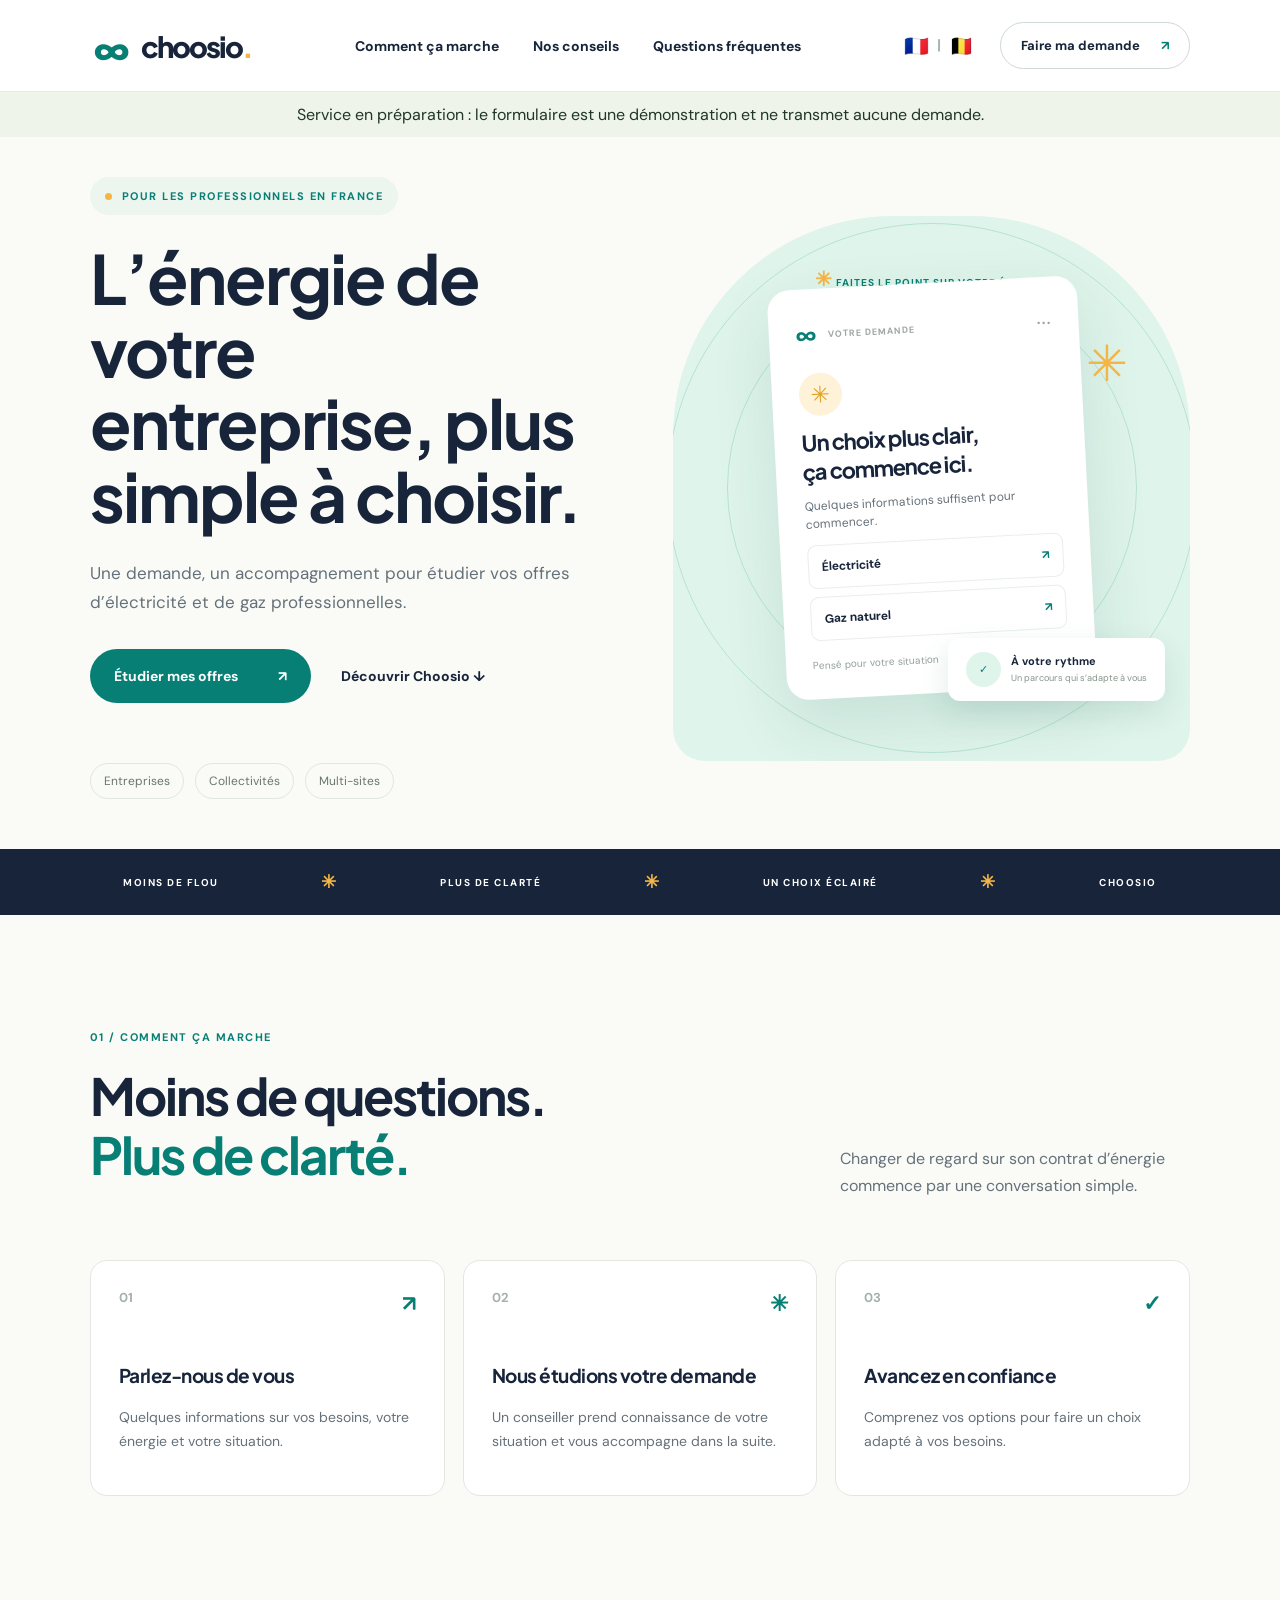
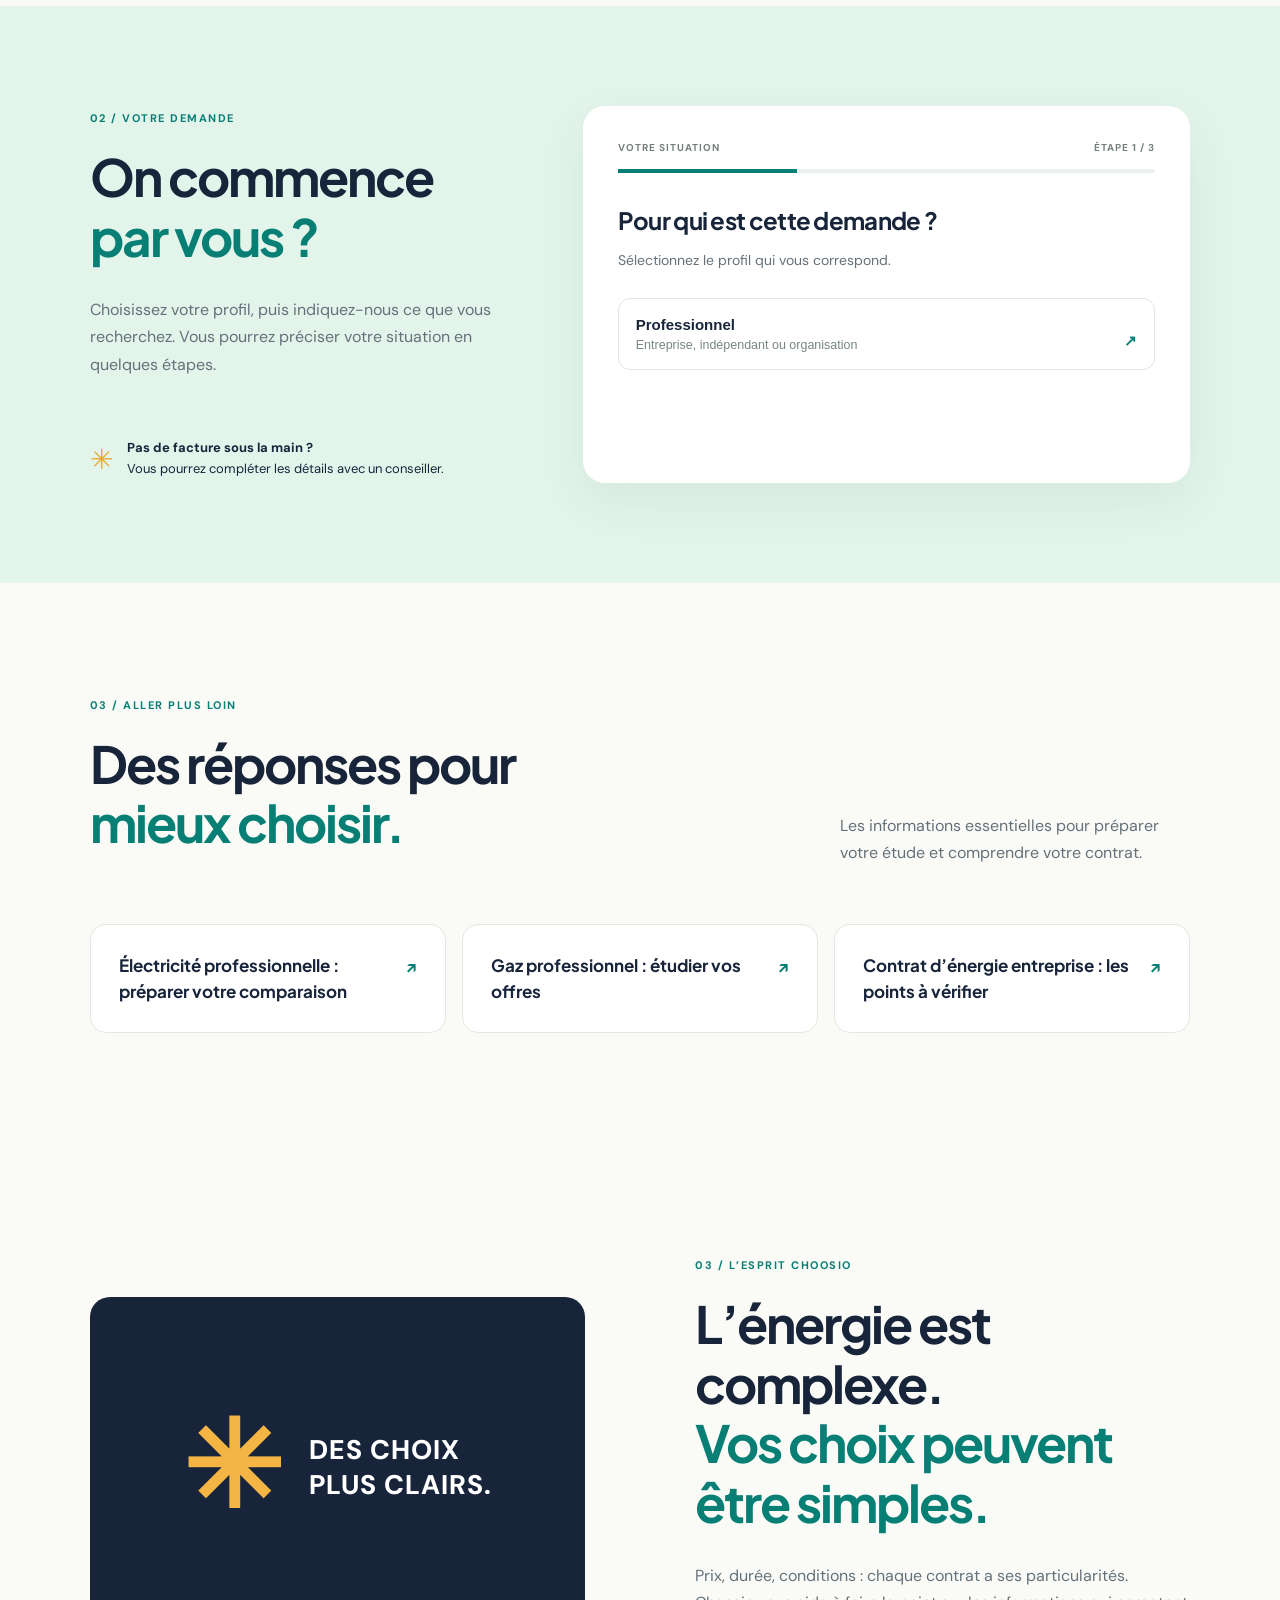
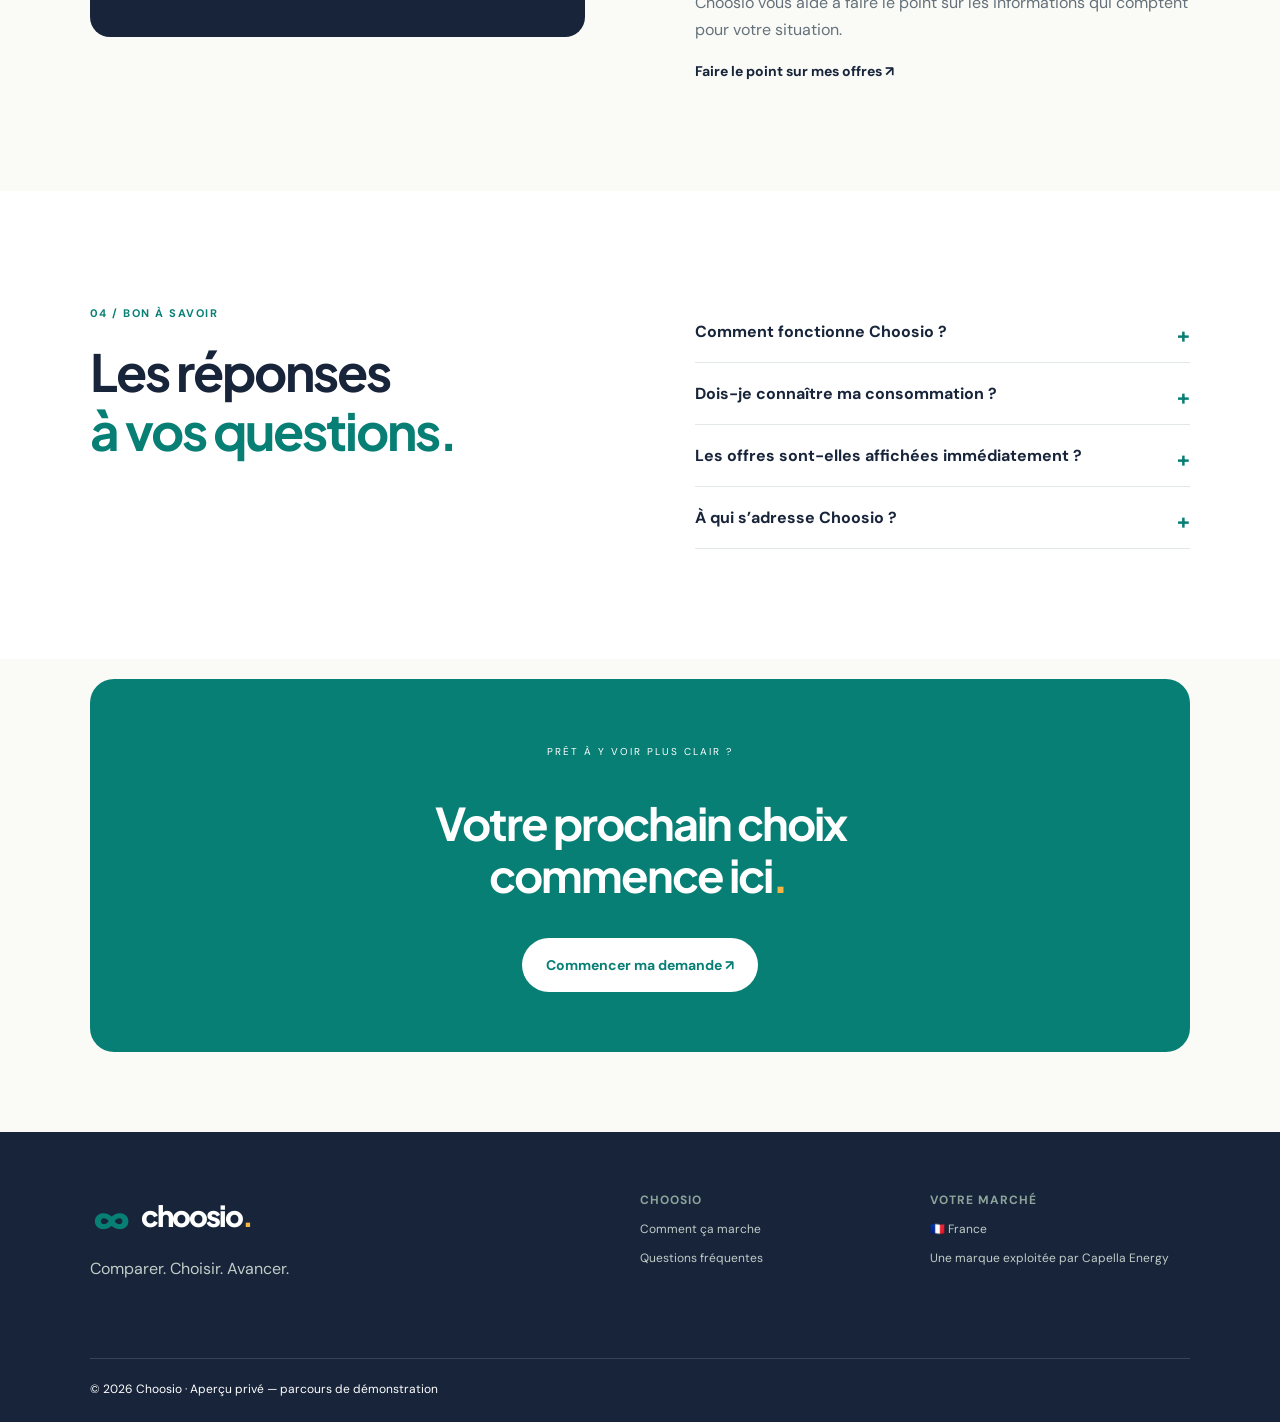
==== commit ed1fb947: "Améliorer le référencement et clarifier le service" ====
--- a/index.html
+++ b/index.html
@@ -1 +1 @@
-<!doctype html><html lang="fr"><head><meta charset="utf-8"><meta name="viewport" content="width=device-width, initial-scale=1"><title>Choosio France | Offres d’énergie pour professionnels</title><meta name="description" content="Une demande, un accompagnement pour étudier vos offres d’électricité et de gaz professionnelles."><meta name="robots" content="noindex,nofollow"><meta name="theme-color" content="#f8f9f5"><link rel="preconnect" href="https://fonts.googleapis.com"><link rel="preconnect" href="https://fonts.gstatic.com" crossorigin><link href="https://fonts.googleapis.com/css2?family=DM+Sans:wght@400;500;600;700&family=Plus+Jakarta+Sans:wght@400;600;700;800&display=swap" rel="stylesheet"><link rel="stylesheet" href="style.css"></head><body><header><a href="#top" class="logo" aria-label="Choosio accueil"><span class="symbol">∞</span>choosio<span class="dot">.</span></a><nav><a href="#fonctionnement">Comment ça marche</a><a href="#guides">Nos conseils</a><a href="#questions">Questions fréquentes</a></nav><div class="headright"><span class="country" role="group" aria-label="Choisir le pays" style="display:inline-flex;align-items:center;gap:8px;white-space:nowrap;font-size:20px;line-height:1"><a href="https://choosio.fr/" aria-label="France" aria-current="page" style="text-decoration:none">🇫🇷</a><span aria-hidden="true" style="font-size:15px;color:#aab5ae">|</span><a href="https://choosio.be/" aria-label="Belgique" style="text-decoration:none">🇧🇪</a></span><a class="headerbtn" href="#commencer">Faire ma demande <span>↗</span></a></div></header><main id="top"><section class="hero"><div class="hero-copy"><div class="eyebrow"><span></span> POUR LES PROFESSIONNELS EN FRANCE</div><h1>L’énergie de votre entreprise, plus simple à choisir.</h1><p>Une demande, un accompagnement pour étudier vos offres d’électricité et de gaz professionnelles.</p><div class="heroactions"><a href="#commencer" class="button">Étudier mes offres <span>↗</span></a><a href="#fonctionnement" class="textlink">Découvrir Choosio <span>↓</span></a></div><div class="hero-tags"><span>Entreprises</span><span>Collectivités</span><span>Multi-sites</span></div></div><div class="art"><div class="art-orbit orbit1"></div><div class="art-orbit orbit2"></div><div class="toplabel"><span class="sun">✳</span> FAITES LE POINT SUR VOTRE ÉNERGIE</div><div class="energy-card"><div class="cardtop"><span class="mini-logo">∞</span><span>VOTRE DEMANDE</span><span class="carddots">•••</span></div><div class="energy-icon">✳</div><h3>Un choix plus clair,<br>ça commence ici.</h3><p>Quelques informations suffisent pour commencer.</p><div class="cardline"><span>Électricité</span><strong>↗</strong></div><div class="cardline"><span>Gaz naturel</span><strong>↗</strong></div><div class="cardbottom">Pensé pour votre situation <span>✓</span></div></div><div class="floatcard"><span class="float-icon">✓</span><div><b>À votre rythme</b><small>Un parcours qui s’adapte à vous</small></div></div><span class="spark">✳</span></div></section><div class="ticker"><span>MOINS DE FLOU</span><b>✳</b><span>PLUS DE CLARTÉ</span><b>✳</b><span>UN CHOIX ÉCLAIRÉ</span><b>✳</b><span>CHOOSIO</span></div><section id="fonctionnement" class="section steps"><div class="section-head"><div><span class="kicker">01 / COMMENT ÇA MARCHE</span><h2>Moins de questions.<br><em>Plus de clarté.</em></h2></div><p>Changer de regard sur son contrat d’énergie commence par une conversation simple.</p></div><div class="step-grid"><article><div class="stepnum">01 <span>↗</span></div><h3>Parlez-nous de vous</h3><p>Quelques informations sur vos besoins, votre énergie et votre situation.</p></article><article><div class="stepnum">02 <span>✳</span></div><h3>Nous étudions votre demande</h3><p>Un conseiller prend connaissance de votre situation et vous accompagne dans la suite.</p></article><article><div class="stepnum">03 <span>✓</span></div><h3>Avancez en confiance</h3><p>Comprenez vos options pour faire un choix adapté à vos besoins.</p></article></div></section><section id="commencer" class="formsection"><div class="formintro"><span class="kicker">02 / VOTRE DEMANDE</span><h2>On commence<br><em>par vous ?</em></h2><p>Choisissez votre profil, puis indiquez-nous ce que vous recherchez. Vous pourrez préciser votre situation en quelques étapes.</p><div class="little-note"><span>✳</span><div><b>Pas de facture sous la main ?</b><br>Vous pourrez compléter les détails avec un conseiller.</div></div></div><div class="formcard"><div class="form-head"><span>VOTRE SITUATION</span><span id="progress">ÉTAPE 1 / 3</span></div><div class="bar"><span id="progressbar"></span></div><form id="leadform"><div class="formstep" data-step="1"><h3>Pour qui est cette demande ?</h3><p>Sélectionnez le profil qui vous correspond.</p><div class="choices"><button type="button" data-profile="Professionnel">Professionnel <small>Entreprise, indépendant ou organisation</small><b>↗</b></button></div></div><div class="formstep" data-step="2" hidden><h3>Quelle énergie souhaitez-vous étudier ?</h3><p>Sélectionnez votre besoin principal.</p><div class="choices"><button type="button" data-energy="Électricité">Électricité <small>Mon contrat d’électricité</small><b>↗</b></button><button type="button" data-energy="Gaz">Gaz naturel <small>Mon contrat de gaz</small><b>↗</b></button><button type="button" data-energy="Électricité et gaz">Électricité et gaz <small>Les deux en une demande</small><b>↗</b></button></div><button class="back" type="button" data-back="1">← Précédent</button></div><div class="formstep" data-step="3" hidden><h3>Comment vous contacter ?</h3><p>Complétez vos coordonnées pour préparer votre demande.</p><div class="fields"><label>Prénom<input name="prenom" autocomplete="given-name" required></label><label>Nom<input name="nom" autocomplete="family-name" required></label><label>E-mail<input type="email" name="email" autocomplete="email" required></label><label>Téléphone<input type="tel" name="telephone" autocomplete="tel" required></label><label>Code postal<input name="postal" autocomplete="postal-code" required></label><label id="companylabel">Entreprise <input name="entreprise" autocomplete="organization"></label><label id="companyidlabel">SIREN <input name="entreprise_id" inputmode="numeric"></label><label>Votre situation<select name="situation"><option value="">À préciser</option><option>Contrat en cours</option><option>Ouverture ou emménagement</option></select></label><label>Consommation annuelle (kWh, facultatif)<input name="consommation" inputmode="numeric" placeholder="Si vous la connaissez"></label><label>Référence du compteur (facultatif)<input name="compteur" placeholder="PDL / PRM ou PCE"></label></div><label class="check"><input type="checkbox" required> Je demande à être contacté au sujet de ma demande d’énergie.</label><p class="demo-warning">Aperçu privé : l’envoi des demandes n’est pas encore activé. Aucune donnée n’est transmise.</p><div class="formactions"><button class="back" type="button" data-back="2">← Précédent</button><button type="submit" class="button">Voir le récapitulatif ↗</button></div></div><div class="formstep" data-step="4" hidden><div class="success-icon">✓</div><h3>Votre demande est prête.</h3><p>Vous consultez un aperçu du parcours. Aucune donnée n’a été transmise.</p><button type="button" class="back" data-back="3">← Modifier mes informations</button></div></form></div></section><section class="section resources" id="guides"><div class="section-head"><div><span class="kicker">03 / ALLER PLUS LOIN</span><h2>Des réponses pour<br><em>mieux choisir.</em></h2></div><p>Les informations essentielles pour préparer votre étude et comprendre votre contrat.</p></div><div class="resource-links"><a href="/electricite-professionnel/">Électricité professionnelle : préparer votre comparaison <span>↗</span></a><a href="/gaz-professionnel/">Gaz professionnel : étudier vos offres <span>↗</span></a><a href="/contrat-energie-entreprise/">Contrat d’énergie entreprise : les points à vérifier <span>↗</span></a></div></section><section id="comprendre" class="section clarity"><div class="clarity-art"><div class="circle">✳</div><span>DES CHOIX<br>PLUS CLAIRS.</span></div><div><span class="kicker">03 / L’ESPRIT CHOOSIO</span><h2>L’énergie est complexe.<br><em>Vos choix peuvent être simples.</em></h2><p>Prix, durée, conditions : chaque contrat a ses particularités. Choosio vous aide à faire le point sur les informations qui comptent pour votre situation.</p><a href="#commencer" class="textlink">Faire le point sur mes offres ↗</a></div></section><section id="questions" class="section faq"><div><span class="kicker">04 / BON À SAVOIR</span><h2>Les réponses<br><em>à vos questions.</em></h2></div><div class="faqitems"><details><summary>Comment fonctionne Choosio ?</summary><p>Vous nous partagez votre besoin grâce au formulaire. Un conseiller peut ensuite vous contacter pour étudier votre situation et les options adaptées.</p></details><details><summary>Dois-je connaître ma consommation ?</summary><p>Une consommation annuelle ou une facture peut aider à affiner l’étude. Si vous ne l’avez pas immédiatement, vous pourrez en discuter avec le conseiller.</p></details><details><summary>Les offres sont-elles affichées immédiatement ?</summary><p>Dans cette première version, votre demande sert à préparer une étude personnalisée ; aucun prix ni classement automatique n’est affiché.</p></details><details><summary>À qui s’adresse Choosio ?</summary><p>En France, Choosio accompagne les professionnels, entreprises et organisations.</p></details></div></section><section class="cta"><span>PRÊT À Y VOIR PLUS CLAIR ?</span><h2>Votre prochain choix<br>commence ici<span>.</span></h2><a href="#commencer" class="button light">Commencer ma demande ↗</a></section></main><footer><div><a href="#top" class="logo"><span class="symbol">∞</span>choosio<span class="dot">.</span></a><p>Comparer. Choisir. Avancer.</p></div><div><b>CHOOSIO</b><a href="#fonctionnement">Comment ça marche</a><a href="#questions">Questions fréquentes</a></div><div><b>VOTRE MARCHÉ</b><span>🇫🇷 France</span><span>Une marque exploitée par Capella Energy</span></div><div class="footbottom">© 2026 Choosio · Aperçu privé — parcours de démonstration</div></footer><script src="app.js"></script></body></html>+<!doctype html><html lang="fr"><head><meta charset="utf-8"><meta name="viewport" content="width=device-width, initial-scale=1"><title>Énergie professionnelle en France : guides et conseils | Choosio</title><meta name="description" content="Préparez la comparaison des contrats d’électricité et de gaz de votre entreprise grâce aux guides Choosio. Service de demande en préparation."><meta name="theme-color" content="#f8f9f5"><link rel="preconnect" href="https://fonts.googleapis.com"><link rel="preconnect" href="https://fonts.gstatic.com" crossorigin><link href="https://fonts.googleapis.com/css2?family=DM+Sans:wght@400;500;600;700&family=Plus+Jakarta+Sans:wght@400;600;700;800&display=swap" rel="stylesheet"><link rel="stylesheet" href="style.css"><link rel="canonical" href="https://choosio.fr/"><meta property="og:type" content="website"><meta property="og:title" content="Énergie professionnelle en France : guides et conseils | Choosio"><meta property="og:description" content="Préparez la comparaison des contrats d’électricité et de gaz de votre entreprise grâce aux guides Choosio. Service de demande en préparation."><meta property="og:url" content="https://choosio.fr/"><meta property="og:locale" content="fr_FR"><script type="application/ld+json">{"@context":"https://schema.org","@type":"WebSite","name":"Choosio","url":"https://choosio.fr/","inLanguage":"fr-FR"}</script></head><body><header><a href="#top" class="logo" aria-label="Choosio accueil"><span class="symbol">∞</span>choosio<span class="dot">.</span></a><nav><a href="#fonctionnement">Comment ça marche</a><a href="#guides">Nos conseils</a><a href="#questions">Questions fréquentes</a></nav><div class="headright"><span class="country" role="group" aria-label="Choisir le pays" style="display:inline-flex;align-items:center;gap:8px;white-space:nowrap;font-size:20px;line-height:1"><a href="https://choosio.fr/" aria-label="France" aria-current="page" style="text-decoration:none">🇫🇷</a><span aria-hidden="true" style="font-size:15px;color:#aab5ae">|</span><a href="https://choosio.be/" aria-label="Belgique" style="text-decoration:none">🇧🇪</a></span><a class="headerbtn" href="#commencer">Faire ma demande <span>↗</span></a></div></header><main id="top"><div role="status" style="padding:12px 6%;background:#eef4e9;color:#203629;text-align:center">Service en préparation : le formulaire est une démonstration et ne transmet aucune demande.</div><section class="hero"><div class="hero-copy"><div class="eyebrow"><span></span> POUR LES PROFESSIONNELS EN FRANCE</div><h1>L’énergie de votre entreprise, plus simple à choisir.</h1><p>Une demande, un accompagnement pour étudier vos offres d’électricité et de gaz professionnelles.</p><div class="heroactions"><a href="#commencer" class="button">Étudier mes offres <span>↗</span></a><a href="#fonctionnement" class="textlink">Découvrir Choosio <span>↓</span></a></div><div class="hero-tags"><span>Entreprises</span><span>Collectivités</span><span>Multi-sites</span></div></div><div class="art"><div class="art-orbit orbit1"></div><div class="art-orbit orbit2"></div><div class="toplabel"><span class="sun">✳</span> FAITES LE POINT SUR VOTRE ÉNERGIE</div><div class="energy-card"><div class="cardtop"><span class="mini-logo">∞</span><span>VOTRE DEMANDE</span><span class="carddots">•••</span></div><div class="energy-icon">✳</div><h3>Un choix plus clair,<br>ça commence ici.</h3><p>Quelques informations suffisent pour commencer.</p><div class="cardline"><span>Électricité</span><strong>↗</strong></div><div class="cardline"><span>Gaz naturel</span><strong>↗</strong></div><div class="cardbottom">Pensé pour votre situation <span>✓</span></div></div><div class="floatcard"><span class="float-icon">✓</span><div><b>À votre rythme</b><small>Un parcours qui s’adapte à vous</small></div></div><span class="spark">✳</span></div></section><div class="ticker"><span>MOINS DE FLOU</span><b>✳</b><span>PLUS DE CLARTÉ</span><b>✳</b><span>UN CHOIX ÉCLAIRÉ</span><b>✳</b><span>CHOOSIO</span></div><section id="fonctionnement" class="section steps"><div class="section-head"><div><span class="kicker">01 / COMMENT ÇA MARCHE</span><h2>Moins de questions.<br><em>Plus de clarté.</em></h2></div><p>Changer de regard sur son contrat d’énergie commence par une conversation simple.</p></div><div class="step-grid"><article><div class="stepnum">01 <span>↗</span></div><h3>Parlez-nous de vous</h3><p>Quelques informations sur vos besoins, votre énergie et votre situation.</p></article><article><div class="stepnum">02 <span>✳</span></div><h3>Nous étudions votre demande</h3><p>Un conseiller prend connaissance de votre situation et vous accompagne dans la suite.</p></article><article><div class="stepnum">03 <span>✓</span></div><h3>Avancez en confiance</h3><p>Comprenez vos options pour faire un choix adapté à vos besoins.</p></article></div></section><section id="commencer" class="formsection"><div class="formintro"><span class="kicker">02 / VOTRE DEMANDE</span><h2>On commence<br><em>par vous ?</em></h2><p>Choisissez votre profil, puis indiquez-nous ce que vous recherchez. Vous pourrez préciser votre situation en quelques étapes.</p><div class="little-note"><span>✳</span><div><b>Pas de facture sous la main ?</b><br>Vous pourrez compléter les détails avec un conseiller.</div></div></div><div class="formcard"><div class="form-head"><span>VOTRE SITUATION</span><span id="progress">ÉTAPE 1 / 3</span></div><div class="bar"><span id="progressbar"></span></div><form id="leadform"><div class="formstep" data-step="1"><h3>Pour qui est cette demande ?</h3><p>Sélectionnez le profil qui vous correspond.</p><div class="choices"><button type="button" data-profile="Professionnel">Professionnel <small>Entreprise, indépendant ou organisation</small><b>↗</b></button></div></div><div class="formstep" data-step="2" hidden><h3>Quelle énergie souhaitez-vous étudier ?</h3><p>Sélectionnez votre besoin principal.</p><div class="choices"><button type="button" data-energy="Électricité">Électricité <small>Mon contrat d’électricité</small><b>↗</b></button><button type="button" data-energy="Gaz">Gaz naturel <small>Mon contrat de gaz</small><b>↗</b></button><button type="button" data-energy="Électricité et gaz">Électricité et gaz <small>Les deux en une demande</small><b>↗</b></button></div><button class="back" type="button" data-back="1">← Précédent</button></div><div class="formstep" data-step="3" hidden><h3>Comment vous contacter ?</h3><p>Complétez vos coordonnées pour préparer votre demande.</p><div class="fields"><label>Prénom<input name="prenom" autocomplete="given-name" required></label><label>Nom<input name="nom" autocomplete="family-name" required></label><label>E-mail<input type="email" name="email" autocomplete="email" required></label><label>Téléphone<input type="tel" name="telephone" autocomplete="tel" required></label><label>Code postal<input name="postal" autocomplete="postal-code" required></label><label id="companylabel">Entreprise <input name="entreprise" autocomplete="organization"></label><label id="companyidlabel">SIREN <input name="entreprise_id" inputmode="numeric"></label><label>Votre situation<select name="situation"><option value="">À préciser</option><option>Contrat en cours</option><option>Ouverture ou emménagement</option></select></label><label>Consommation annuelle (kWh, facultatif)<input name="consommation" inputmode="numeric" placeholder="Si vous la connaissez"></label><label>Référence du compteur (facultatif)<input name="compteur" placeholder="PDL / PRM ou PCE"></label></div><label class="check"><input type="checkbox" required> Je demande à être contacté au sujet de ma demande d’énergie.</label><p class="demo-warning">Démonstration : l’envoi des demandes n’est pas encore activé. Aucune donnée n’est transmise.</p><div class="formactions"><button class="back" type="button" data-back="2">← Précédent</button><button type="submit" class="button">Voir le récapitulatif ↗</button></div></div><div class="formstep" data-step="4" hidden><div class="success-icon">✓</div><h3>Votre demande est prête.</h3><p>Vous consultez un aperçu du parcours. Aucune donnée n’a été transmise.</p><button type="button" class="back" data-back="3">← Modifier mes informations</button></div></form></div></section><section class="section resources" id="guides"><div class="section-head"><div><span class="kicker">03 / ALLER PLUS LOIN</span><h2>Des réponses pour<br><em>mieux choisir.</em></h2></div><p>Les informations essentielles pour préparer votre étude et comprendre votre contrat.</p></div><div class="resource-links"><a href="/electricite-professionnel/">Électricité professionnelle : préparer votre comparaison <span>↗</span></a><a href="/gaz-professionnel/">Gaz professionnel : étudier vos offres <span>↗</span></a><a href="/contrat-energie-entreprise/">Contrat d’énergie entreprise : les points à vérifier <span>↗</span></a></div></section><section id="comprendre" class="section clarity"><div class="clarity-art"><div class="circle">✳</div><span>DES CHOIX<br>PLUS CLAIRS.</span></div><div><span class="kicker">03 / L’ESPRIT CHOOSIO</span><h2>L’énergie est complexe.<br><em>Vos choix peuvent être simples.</em></h2><p>Prix, durée, conditions : chaque contrat a ses particularités. Choosio vous aide à faire le point sur les informations qui comptent pour votre situation.</p><a href="#commencer" class="textlink">Faire le point sur mes offres ↗</a></div></section><section id="questions" class="section faq"><div><span class="kicker">04 / BON À SAVOIR</span><h2>Les réponses<br><em>à vos questions.</em></h2></div><div class="faqitems"><details><summary>Comment fonctionne Choosio ?</summary><p>Le service de mise en relation est en préparation. Le formulaire présenté est une démonstration : aucune demande n’est transmise et aucun rappel n’est déclenché.</p></details><details><summary>Dois-je connaître ma consommation ?</summary><p>Une consommation annuelle ou une facture peut aider à affiner l’étude. Si vous ne l’avez pas immédiatement, vous pourrez en discuter avec le conseiller.</p></details><details><summary>Les offres sont-elles affichées immédiatement ?</summary><p>Dans cette première version, votre demande sert à préparer une étude personnalisée ; aucun prix ni classement automatique n’est affiché.</p></details><details><summary>À qui s’adresse Choosio ?</summary><p>En France, Choosio accompagne les professionnels, entreprises et organisations.</p></details></div></section><section class="cta"><span>PRÊT À Y VOIR PLUS CLAIR ?</span><h2>Votre prochain choix<br>commence ici<span>.</span></h2><a href="#commencer" class="button light">Commencer ma demande ↗</a></section></main><footer><div><a href="#top" class="logo"><span class="symbol">∞</span>choosio<span class="dot">.</span></a><p>Comparer. Choisir. Avancer.</p></div><div><b>CHOOSIO</b><a href="#fonctionnement">Comment ça marche</a><a href="#questions">Questions fréquentes</a></div><div><b>VOTRE MARCHÉ</b><span>🇫🇷 France</span><span>Une marque exploitée par Capella Energy</span></div><div class="footbottom">© 2026 Choosio · Aperçu privé — parcours de démonstration</div></footer><script src="app.js"></script></body></html>
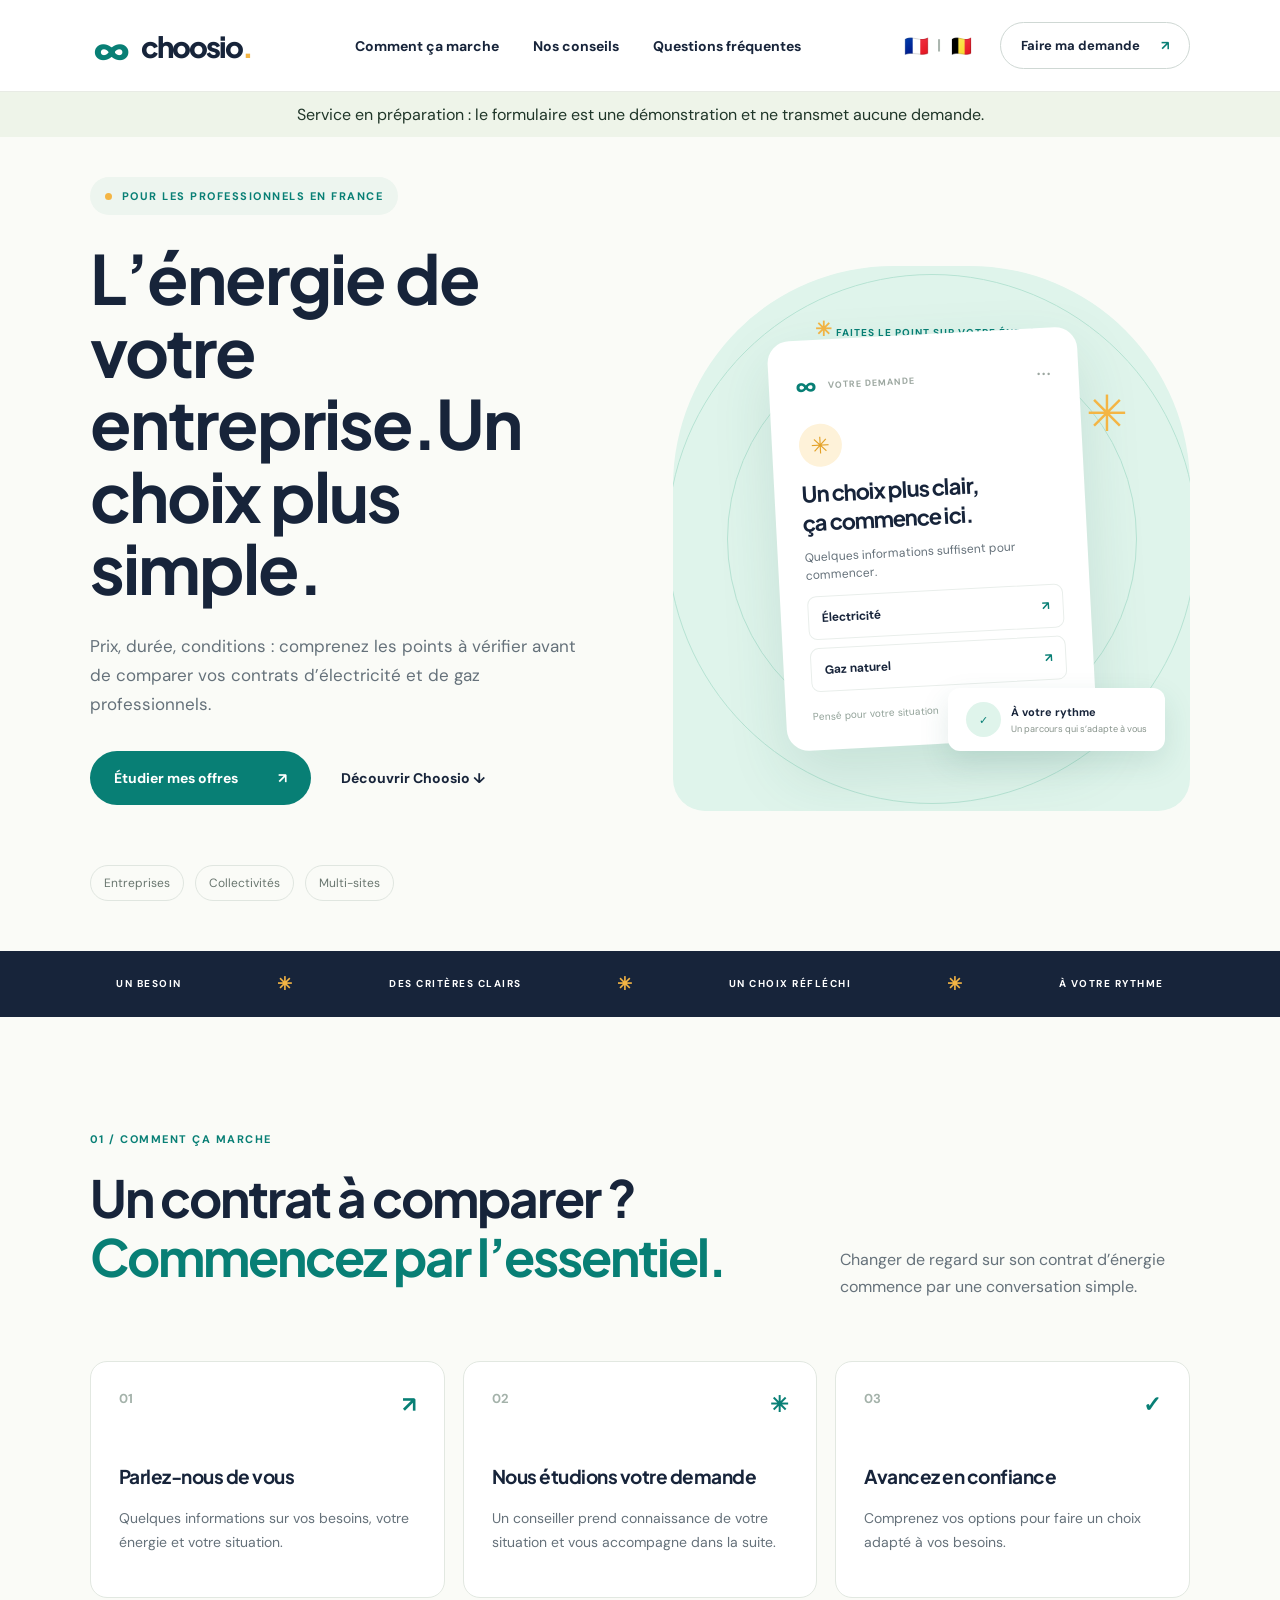
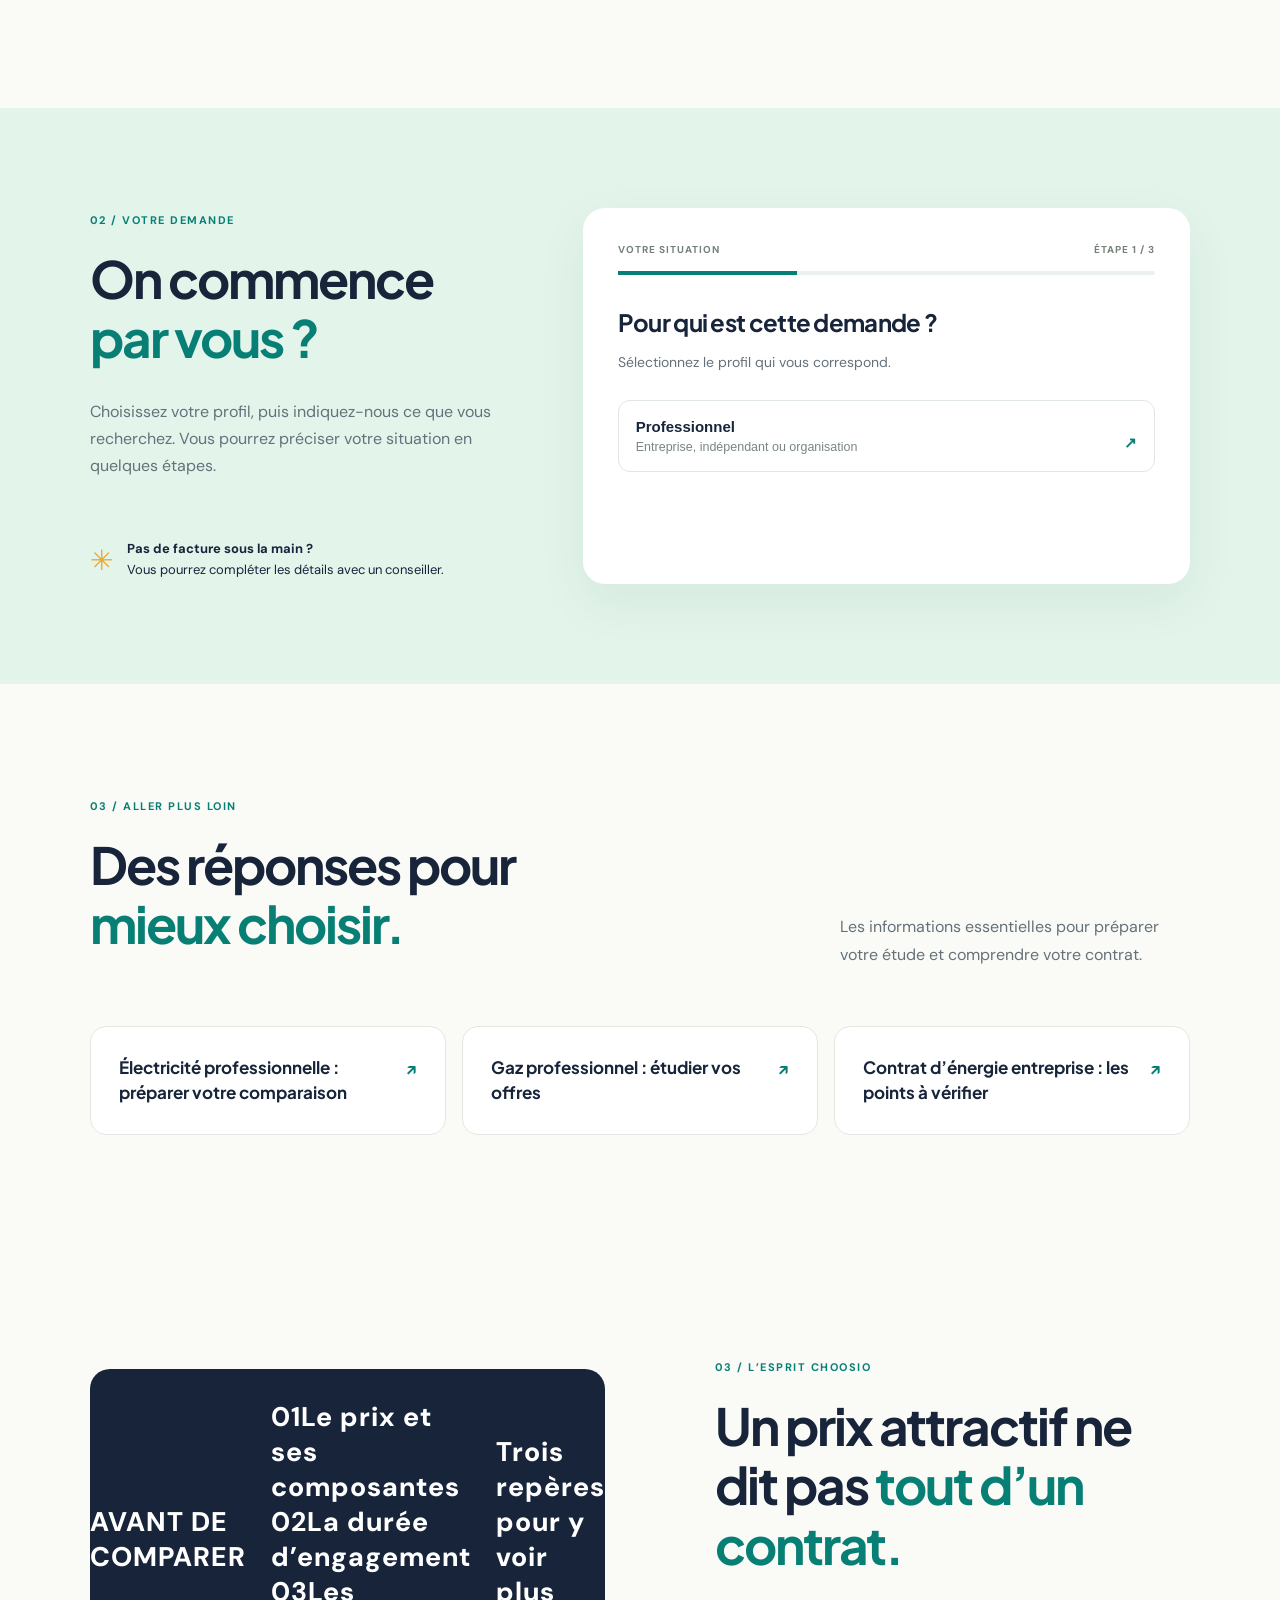
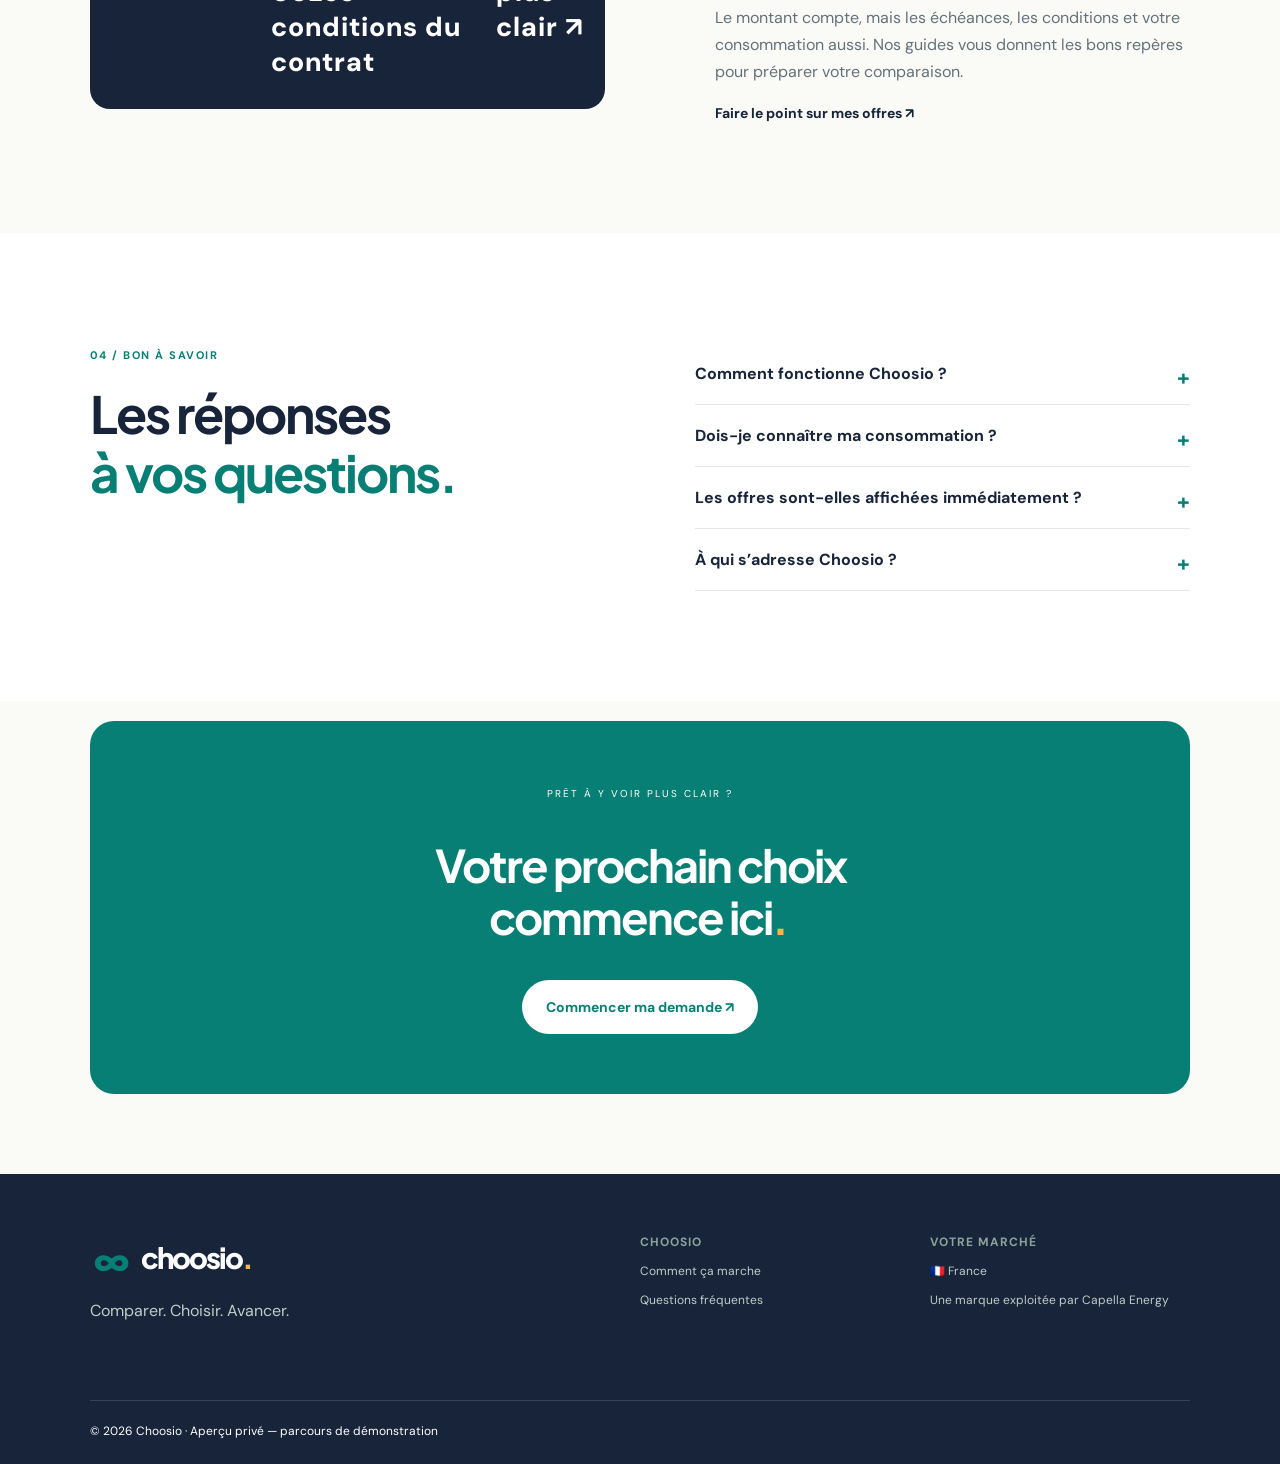
==== commit c839c5e5: "Brand refresh: clearer Choosio homepage messaging and useful editorial visual" ====
--- a/index.html
+++ b/index.html
@@ -1 +1 @@
-<!doctype html><html lang="fr"><head><meta charset="utf-8"><meta name="viewport" content="width=device-width, initial-scale=1"><title>Énergie professionnelle en France : guides et conseils | Choosio</title><meta name="description" content="Préparez la comparaison des contrats d’électricité et de gaz de votre entreprise grâce aux guides Choosio. Service de demande en préparation."><meta name="theme-color" content="#f8f9f5"><link rel="preconnect" href="https://fonts.googleapis.com"><link rel="preconnect" href="https://fonts.gstatic.com" crossorigin><link href="https://fonts.googleapis.com/css2?family=DM+Sans:wght@400;500;600;700&family=Plus+Jakarta+Sans:wght@400;600;700;800&display=swap" rel="stylesheet"><link rel="stylesheet" href="style.css"><link rel="canonical" href="https://choosio.fr/"><meta property="og:type" content="website"><meta property="og:title" content="Énergie professionnelle en France : guides et conseils | Choosio"><meta property="og:description" content="Préparez la comparaison des contrats d’électricité et de gaz de votre entreprise grâce aux guides Choosio. Service de demande en préparation."><meta property="og:url" content="https://choosio.fr/"><meta property="og:locale" content="fr_FR"><script type="application/ld+json">{"@context":"https://schema.org","@type":"WebSite","name":"Choosio","url":"https://choosio.fr/","inLanguage":"fr-FR"}</script></head><body><header><a href="#top" class="logo" aria-label="Choosio accueil"><span class="symbol">∞</span>choosio<span class="dot">.</span></a><nav><a href="#fonctionnement">Comment ça marche</a><a href="#guides">Nos conseils</a><a href="#questions">Questions fréquentes</a></nav><div class="headright"><span class="country" role="group" aria-label="Choisir le pays" style="display:inline-flex;align-items:center;gap:8px;white-space:nowrap;font-size:20px;line-height:1"><a href="https://choosio.fr/" aria-label="France" aria-current="page" style="text-decoration:none">🇫🇷</a><span aria-hidden="true" style="font-size:15px;color:#aab5ae">|</span><a href="https://choosio.be/" aria-label="Belgique" style="text-decoration:none">🇧🇪</a></span><a class="headerbtn" href="#commencer">Faire ma demande <span>↗</span></a></div></header><main id="top"><div role="status" style="padding:12px 6%;background:#eef4e9;color:#203629;text-align:center">Service en préparation : le formulaire est une démonstration et ne transmet aucune demande.</div><section class="hero"><div class="hero-copy"><div class="eyebrow"><span></span> POUR LES PROFESSIONNELS EN FRANCE</div><h1>L’énergie de votre entreprise, plus simple à choisir.</h1><p>Une demande, un accompagnement pour étudier vos offres d’électricité et de gaz professionnelles.</p><div class="heroactions"><a href="#commencer" class="button">Étudier mes offres <span>↗</span></a><a href="#fonctionnement" class="textlink">Découvrir Choosio <span>↓</span></a></div><div class="hero-tags"><span>Entreprises</span><span>Collectivités</span><span>Multi-sites</span></div></div><div class="art"><div class="art-orbit orbit1"></div><div class="art-orbit orbit2"></div><div class="toplabel"><span class="sun">✳</span> FAITES LE POINT SUR VOTRE ÉNERGIE</div><div class="energy-card"><div class="cardtop"><span class="mini-logo">∞</span><span>VOTRE DEMANDE</span><span class="carddots">•••</span></div><div class="energy-icon">✳</div><h3>Un choix plus clair,<br>ça commence ici.</h3><p>Quelques informations suffisent pour commencer.</p><div class="cardline"><span>Électricité</span><strong>↗</strong></div><div class="cardline"><span>Gaz naturel</span><strong>↗</strong></div><div class="cardbottom">Pensé pour votre situation <span>✓</span></div></div><div class="floatcard"><span class="float-icon">✓</span><div><b>À votre rythme</b><small>Un parcours qui s’adapte à vous</small></div></div><span class="spark">✳</span></div></section><div class="ticker"><span>MOINS DE FLOU</span><b>✳</b><span>PLUS DE CLARTÉ</span><b>✳</b><span>UN CHOIX ÉCLAIRÉ</span><b>✳</b><span>CHOOSIO</span></div><section id="fonctionnement" class="section steps"><div class="section-head"><div><span class="kicker">01 / COMMENT ÇA MARCHE</span><h2>Moins de questions.<br><em>Plus de clarté.</em></h2></div><p>Changer de regard sur son contrat d’énergie commence par une conversation simple.</p></div><div class="step-grid"><article><div class="stepnum">01 <span>↗</span></div><h3>Parlez-nous de vous</h3><p>Quelques informations sur vos besoins, votre énergie et votre situation.</p></article><article><div class="stepnum">02 <span>✳</span></div><h3>Nous étudions votre demande</h3><p>Un conseiller prend connaissance de votre situation et vous accompagne dans la suite.</p></article><article><div class="stepnum">03 <span>✓</span></div><h3>Avancez en confiance</h3><p>Comprenez vos options pour faire un choix adapté à vos besoins.</p></article></div></section><section id="commencer" class="formsection"><div class="formintro"><span class="kicker">02 / VOTRE DEMANDE</span><h2>On commence<br><em>par vous ?</em></h2><p>Choisissez votre profil, puis indiquez-nous ce que vous recherchez. Vous pourrez préciser votre situation en quelques étapes.</p><div class="little-note"><span>✳</span><div><b>Pas de facture sous la main ?</b><br>Vous pourrez compléter les détails avec un conseiller.</div></div></div><div class="formcard"><div class="form-head"><span>VOTRE SITUATION</span><span id="progress">ÉTAPE 1 / 3</span></div><div class="bar"><span id="progressbar"></span></div><form id="leadform"><div class="formstep" data-step="1"><h3>Pour qui est cette demande ?</h3><p>Sélectionnez le profil qui vous correspond.</p><div class="choices"><button type="button" data-profile="Professionnel">Professionnel <small>Entreprise, indépendant ou organisation</small><b>↗</b></button></div></div><div class="formstep" data-step="2" hidden><h3>Quelle énergie souhaitez-vous étudier ?</h3><p>Sélectionnez votre besoin principal.</p><div class="choices"><button type="button" data-energy="Électricité">Électricité <small>Mon contrat d’électricité</small><b>↗</b></button><button type="button" data-energy="Gaz">Gaz naturel <small>Mon contrat de gaz</small><b>↗</b></button><button type="button" data-energy="Électricité et gaz">Électricité et gaz <small>Les deux en une demande</small><b>↗</b></button></div><button class="back" type="button" data-back="1">← Précédent</button></div><div class="formstep" data-step="3" hidden><h3>Comment vous contacter ?</h3><p>Complétez vos coordonnées pour préparer votre demande.</p><div class="fields"><label>Prénom<input name="prenom" autocomplete="given-name" required></label><label>Nom<input name="nom" autocomplete="family-name" required></label><label>E-mail<input type="email" name="email" autocomplete="email" required></label><label>Téléphone<input type="tel" name="telephone" autocomplete="tel" required></label><label>Code postal<input name="postal" autocomplete="postal-code" required></label><label id="companylabel">Entreprise <input name="entreprise" autocomplete="organization"></label><label id="companyidlabel">SIREN <input name="entreprise_id" inputmode="numeric"></label><label>Votre situation<select name="situation"><option value="">À préciser</option><option>Contrat en cours</option><option>Ouverture ou emménagement</option></select></label><label>Consommation annuelle (kWh, facultatif)<input name="consommation" inputmode="numeric" placeholder="Si vous la connaissez"></label><label>Référence du compteur (facultatif)<input name="compteur" placeholder="PDL / PRM ou PCE"></label></div><label class="check"><input type="checkbox" required> Je demande à être contacté au sujet de ma demande d’énergie.</label><p class="demo-warning">Démonstration : l’envoi des demandes n’est pas encore activé. Aucune donnée n’est transmise.</p><div class="formactions"><button class="back" type="button" data-back="2">← Précédent</button><button type="submit" class="button">Voir le récapitulatif ↗</button></div></div><div class="formstep" data-step="4" hidden><div class="success-icon">✓</div><h3>Votre demande est prête.</h3><p>Vous consultez un aperçu du parcours. Aucune donnée n’a été transmise.</p><button type="button" class="back" data-back="3">← Modifier mes informations</button></div></form></div></section><section class="section resources" id="guides"><div class="section-head"><div><span class="kicker">03 / ALLER PLUS LOIN</span><h2>Des réponses pour<br><em>mieux choisir.</em></h2></div><p>Les informations essentielles pour préparer votre étude et comprendre votre contrat.</p></div><div class="resource-links"><a href="/electricite-professionnel/">Électricité professionnelle : préparer votre comparaison <span>↗</span></a><a href="/gaz-professionnel/">Gaz professionnel : étudier vos offres <span>↗</span></a><a href="/contrat-energie-entreprise/">Contrat d’énergie entreprise : les points à vérifier <span>↗</span></a></div></section><section id="comprendre" class="section clarity"><div class="clarity-art"><div class="circle">✳</div><span>DES CHOIX<br>PLUS CLAIRS.</span></div><div><span class="kicker">03 / L’ESPRIT CHOOSIO</span><h2>L’énergie est complexe.<br><em>Vos choix peuvent être simples.</em></h2><p>Prix, durée, conditions : chaque contrat a ses particularités. Choosio vous aide à faire le point sur les informations qui comptent pour votre situation.</p><a href="#commencer" class="textlink">Faire le point sur mes offres ↗</a></div></section><section id="questions" class="section faq"><div><span class="kicker">04 / BON À SAVOIR</span><h2>Les réponses<br><em>à vos questions.</em></h2></div><div class="faqitems"><details><summary>Comment fonctionne Choosio ?</summary><p>Le service de mise en relation est en préparation. Le formulaire présenté est une démonstration : aucune demande n’est transmise et aucun rappel n’est déclenché.</p></details><details><summary>Dois-je connaître ma consommation ?</summary><p>Une consommation annuelle ou une facture peut aider à affiner l’étude. Si vous ne l’avez pas immédiatement, vous pourrez en discuter avec le conseiller.</p></details><details><summary>Les offres sont-elles affichées immédiatement ?</summary><p>Dans cette première version, votre demande sert à préparer une étude personnalisée ; aucun prix ni classement automatique n’est affiché.</p></details><details><summary>À qui s’adresse Choosio ?</summary><p>En France, Choosio accompagne les professionnels, entreprises et organisations.</p></details></div></section><section class="cta"><span>PRÊT À Y VOIR PLUS CLAIR ?</span><h2>Votre prochain choix<br>commence ici<span>.</span></h2><a href="#commencer" class="button light">Commencer ma demande ↗</a></section></main><footer><div><a href="#top" class="logo"><span class="symbol">∞</span>choosio<span class="dot">.</span></a><p>Comparer. Choisir. Avancer.</p></div><div><b>CHOOSIO</b><a href="#fonctionnement">Comment ça marche</a><a href="#questions">Questions fréquentes</a></div><div><b>VOTRE MARCHÉ</b><span>🇫🇷 France</span><span>Une marque exploitée par Capella Energy</span></div><div class="footbottom">© 2026 Choosio · Aperçu privé — parcours de démonstration</div></footer><script src="app.js"></script></body></html>+<!doctype html><html lang="fr"><head><meta charset="utf-8"><meta name="viewport" content="width=device-width, initial-scale=1"><title>Énergie professionnelle en France : guides et conseils | Choosio</title><meta name="description" content="Préparez la comparaison des contrats d’électricité et de gaz de votre entreprise grâce aux guides Choosio. Service de demande en préparation."><meta name="theme-color" content="#f8f9f5"><link rel="preconnect" href="https://fonts.googleapis.com"><link rel="preconnect" href="https://fonts.gstatic.com" crossorigin><link href="https://fonts.googleapis.com/css2?family=DM+Sans:wght@400;500;600;700&family=Plus+Jakarta+Sans:wght@400;600;700;800&display=swap" rel="stylesheet"><link rel="stylesheet" href="style.css"><link rel="canonical" href="https://choosio.fr/"><meta property="og:type" content="website"><meta property="og:title" content="Énergie professionnelle en France : guides et conseils | Choosio"><meta property="og:description" content="Préparez la comparaison des contrats d’électricité et de gaz de votre entreprise grâce aux guides Choosio. Service de demande en préparation."><meta property="og:url" content="https://choosio.fr/"><meta property="og:locale" content="fr_FR"><script type="application/ld+json">{"@context":"https://schema.org","@type":"WebSite","name":"Choosio","url":"https://choosio.fr/","inLanguage":"fr-FR"}</script><meta name="robots" content="noindex,follow"></head><body><header><a href="#top" class="logo" aria-label="Choosio accueil"><span class="symbol">∞</span>choosio<span class="dot">.</span></a><nav><a href="#fonctionnement">Comment ça marche</a><a href="#guides">Nos conseils</a><a href="#questions">Questions fréquentes</a></nav><div class="headright"><span class="country" role="group" aria-label="Choisir le pays" style="display:inline-flex;align-items:center;gap:8px;white-space:nowrap;font-size:20px;line-height:1"><a href="https://choosio.fr/" aria-label="France" aria-current="page" style="text-decoration:none">🇫🇷</a><span aria-hidden="true" style="font-size:15px;color:#aab5ae">|</span><a href="https://choosio.be/" aria-label="Belgique" style="text-decoration:none">🇧🇪</a></span><a class="headerbtn" href="#commencer">Faire ma demande <span>↗</span></a></div></header><main id="top"><div role="status" style="padding:12px 6%;background:#eef4e9;color:#203629;text-align:center">Service en préparation : le formulaire est une démonstration et ne transmet aucune demande.</div><section class="hero"><div class="hero-copy"><div class="eyebrow"><span></span> POUR LES PROFESSIONNELS EN FRANCE</div><h1>L’énergie de votre entreprise.<span class="hero-accent">Un choix plus simple.</span></h1><p>Prix, durée, conditions : comprenez les points à vérifier avant de comparer vos contrats d’électricité et de gaz professionnels.</p><div class="heroactions"><a href="#commencer" class="button">Étudier mes offres <span>↗</span></a><a href="#fonctionnement" class="textlink">Découvrir Choosio <span>↓</span></a></div><div class="hero-tags"><span>Entreprises</span><span>Collectivités</span><span>Multi-sites</span></div></div><div class="art"><div class="art-orbit orbit1"></div><div class="art-orbit orbit2"></div><div class="toplabel"><span class="sun">✳</span> FAITES LE POINT SUR VOTRE ÉNERGIE</div><div class="energy-card"><div class="cardtop"><span class="mini-logo">∞</span><span>VOTRE DEMANDE</span><span class="carddots">•••</span></div><div class="energy-icon">✳</div><h3>Un choix plus clair,<br>ça commence ici.</h3><p>Quelques informations suffisent pour commencer.</p><div class="cardline"><span>Électricité</span><strong>↗</strong></div><div class="cardline"><span>Gaz naturel</span><strong>↗</strong></div><div class="cardbottom">Pensé pour votre situation <span>✓</span></div></div><div class="floatcard"><span class="float-icon">✓</span><div><b>À votre rythme</b><small>Un parcours qui s’adapte à vous</small></div></div><span class="spark">✳</span></div></section><div class="ticker" aria-label="Notre approche"><span>UN BESOIN</span><b>✳</b><span>DES CRITÈRES CLAIRS</span><b>✳</b><span>UN CHOIX RÉFLÉCHI</span><b>✳</b><span>À VOTRE RYTHME</span></div><section id="fonctionnement" class="section steps"><div class="section-head"><div><span class="kicker">01 / COMMENT ÇA MARCHE</span><h2>Un contrat à comparer ?<br><em>Commencez par l’essentiel.</em></h2></div><p>Changer de regard sur son contrat d’énergie commence par une conversation simple.</p></div><div class="step-grid"><article><div class="stepnum">01 <span>↗</span></div><h3>Parlez-nous de vous</h3><p>Quelques informations sur vos besoins, votre énergie et votre situation.</p></article><article><div class="stepnum">02 <span>✳</span></div><h3>Nous étudions votre demande</h3><p>Un conseiller prend connaissance de votre situation et vous accompagne dans la suite.</p></article><article><div class="stepnum">03 <span>✓</span></div><h3>Avancez en confiance</h3><p>Comprenez vos options pour faire un choix adapté à vos besoins.</p></article></div></section><section id="commencer" class="formsection"><div class="formintro"><span class="kicker">02 / VOTRE DEMANDE</span><h2>On commence<br><em>par vous ?</em></h2><p>Choisissez votre profil, puis indiquez-nous ce que vous recherchez. Vous pourrez préciser votre situation en quelques étapes.</p><div class="little-note"><span>✳</span><div><b>Pas de facture sous la main ?</b><br>Vous pourrez compléter les détails avec un conseiller.</div></div></div><div class="formcard"><div class="form-head"><span>VOTRE SITUATION</span><span id="progress">ÉTAPE 1 / 3</span></div><div class="bar"><span id="progressbar"></span></div><form id="leadform"><div class="formstep" data-step="1"><h3>Pour qui est cette demande ?</h3><p>Sélectionnez le profil qui vous correspond.</p><div class="choices"><button type="button" data-profile="Professionnel">Professionnel <small>Entreprise, indépendant ou organisation</small><b>↗</b></button></div></div><div class="formstep" data-step="2" hidden><h3>Quelle énergie souhaitez-vous étudier ?</h3><p>Sélectionnez votre besoin principal.</p><div class="choices"><button type="button" data-energy="Électricité">Électricité <small>Mon contrat d’électricité</small><b>↗</b></button><button type="button" data-energy="Gaz">Gaz naturel <small>Mon contrat de gaz</small><b>↗</b></button><button type="button" data-energy="Électricité et gaz">Électricité et gaz <small>Les deux en une demande</small><b>↗</b></button></div><button class="back" type="button" data-back="1">← Précédent</button></div><div class="formstep" data-step="3" hidden><h3>Comment vous contacter ?</h3><p>Complétez vos coordonnées pour préparer votre demande.</p><div class="fields"><label>Prénom<input name="prenom" autocomplete="given-name" required></label><label>Nom<input name="nom" autocomplete="family-name" required></label><label>E-mail<input type="email" name="email" autocomplete="email" required></label><label>Téléphone<input type="tel" name="telephone" autocomplete="tel" required></label><label>Code postal<input name="postal" autocomplete="postal-code" required></label><label id="companylabel">Entreprise <input name="entreprise" autocomplete="organization"></label><label id="companyidlabel">SIREN <input name="entreprise_id" inputmode="numeric"></label><label>Votre situation<select name="situation"><option value="">À préciser</option><option>Contrat en cours</option><option>Ouverture ou emménagement</option></select></label><label>Consommation annuelle (kWh, facultatif)<input name="consommation" inputmode="numeric" placeholder="Si vous la connaissez"></label><label>Référence du compteur (facultatif)<input name="compteur" placeholder="PDL / PRM ou PCE"></label></div><label class="check"><input type="checkbox" required> Je demande à être contacté au sujet de ma demande d’énergie.</label><p class="demo-warning">Démonstration : l’envoi des demandes n’est pas encore activé. Aucune donnée n’est transmise.</p><div class="formactions"><button class="back" type="button" data-back="2">← Précédent</button><button type="submit" class="button">Voir le récapitulatif ↗</button></div></div><div class="formstep" data-step="4" hidden><div class="success-icon">✓</div><h3>Votre demande est prête.</h3><p>Vous consultez un aperçu du parcours. Aucune donnée n’a été transmise.</p><button type="button" class="back" data-back="3">← Modifier mes informations</button></div></form></div></section><section class="section resources" id="guides"><div class="section-head"><div><span class="kicker">03 / ALLER PLUS LOIN</span><h2>Des réponses pour<br><em>mieux choisir.</em></h2></div><p>Les informations essentielles pour préparer votre étude et comprendre votre contrat.</p></div><div class="resource-links"><a href="/electricite-professionnel/">Électricité professionnelle : préparer votre comparaison <span>↗</span></a><a href="/gaz-professionnel/">Gaz professionnel : étudier vos offres <span>↗</span></a><a href="/contrat-energie-entreprise/">Contrat d’énergie entreprise : les points à vérifier <span>↗</span></a></div></section><section id="comprendre" class="section clarity"><div class="clarity-art" aria-label="Trois critères clés pour comprendre un contrat d’énergie"><span class="clarity-art-heading">AVANT DE COMPARER</span><div class="clarity-art-list"><div><b>01</b><span>Le prix et ses composantes</span></div><div><b>02</b><span>La durée d’engagement</span></div><div><b>03</b><span>Les conditions du contrat</span></div></div><div class="clarity-art-footer">Trois repères pour y voir plus clair <strong aria-hidden="true">↗</strong></div></div><div><span class="kicker">03 / L’ESPRIT CHOOSIO</span><h2>Un prix attractif ne dit pas <em>tout d’un contrat.</em></h2><p>Le montant compte, mais les échéances, les conditions et votre consommation aussi. Nos guides vous donnent les bons repères pour préparer votre comparaison.</p><a href="#commencer" class="textlink">Faire le point sur mes offres ↗</a></div></section><section id="questions" class="section faq"><div><span class="kicker">04 / BON À SAVOIR</span><h2>Les réponses<br><em>à vos questions.</em></h2></div><div class="faqitems"><details><summary>Comment fonctionne Choosio ?</summary><p>Le service de mise en relation est en préparation. Le formulaire présenté est une démonstration : aucune demande n’est transmise et aucun rappel n’est déclenché.</p></details><details><summary>Dois-je connaître ma consommation ?</summary><p>Une consommation annuelle ou une facture peut aider à affiner l’étude. Si vous ne l’avez pas immédiatement, vous pourrez en discuter avec le conseiller.</p></details><details><summary>Les offres sont-elles affichées immédiatement ?</summary><p>Dans cette première version, votre demande sert à préparer une étude personnalisée ; aucun prix ni classement automatique n’est affiché.</p></details><details><summary>À qui s’adresse Choosio ?</summary><p>En France, Choosio accompagne les professionnels, entreprises et organisations.</p></details></div></section><section class="cta"><span>PRÊT À Y VOIR PLUS CLAIR ?</span><h2>Votre prochain choix<br>commence ici<span>.</span></h2><a href="#commencer" class="button light">Commencer ma demande ↗</a></section></main><footer><div><a href="#top" class="logo"><span class="symbol">∞</span>choosio<span class="dot">.</span></a><p>Comparer. Choisir. Avancer.</p></div><div><b>CHOOSIO</b><a href="#fonctionnement">Comment ça marche</a><a href="#questions">Questions fréquentes</a></div><div><b>VOTRE MARCHÉ</b><span>🇫🇷 France</span><span>Une marque exploitée par Capella Energy</span></div><div class="footbottom">© 2026 Choosio · Aperçu privé — parcours de démonstration</div></footer><script src="app.js"></script></body></html>
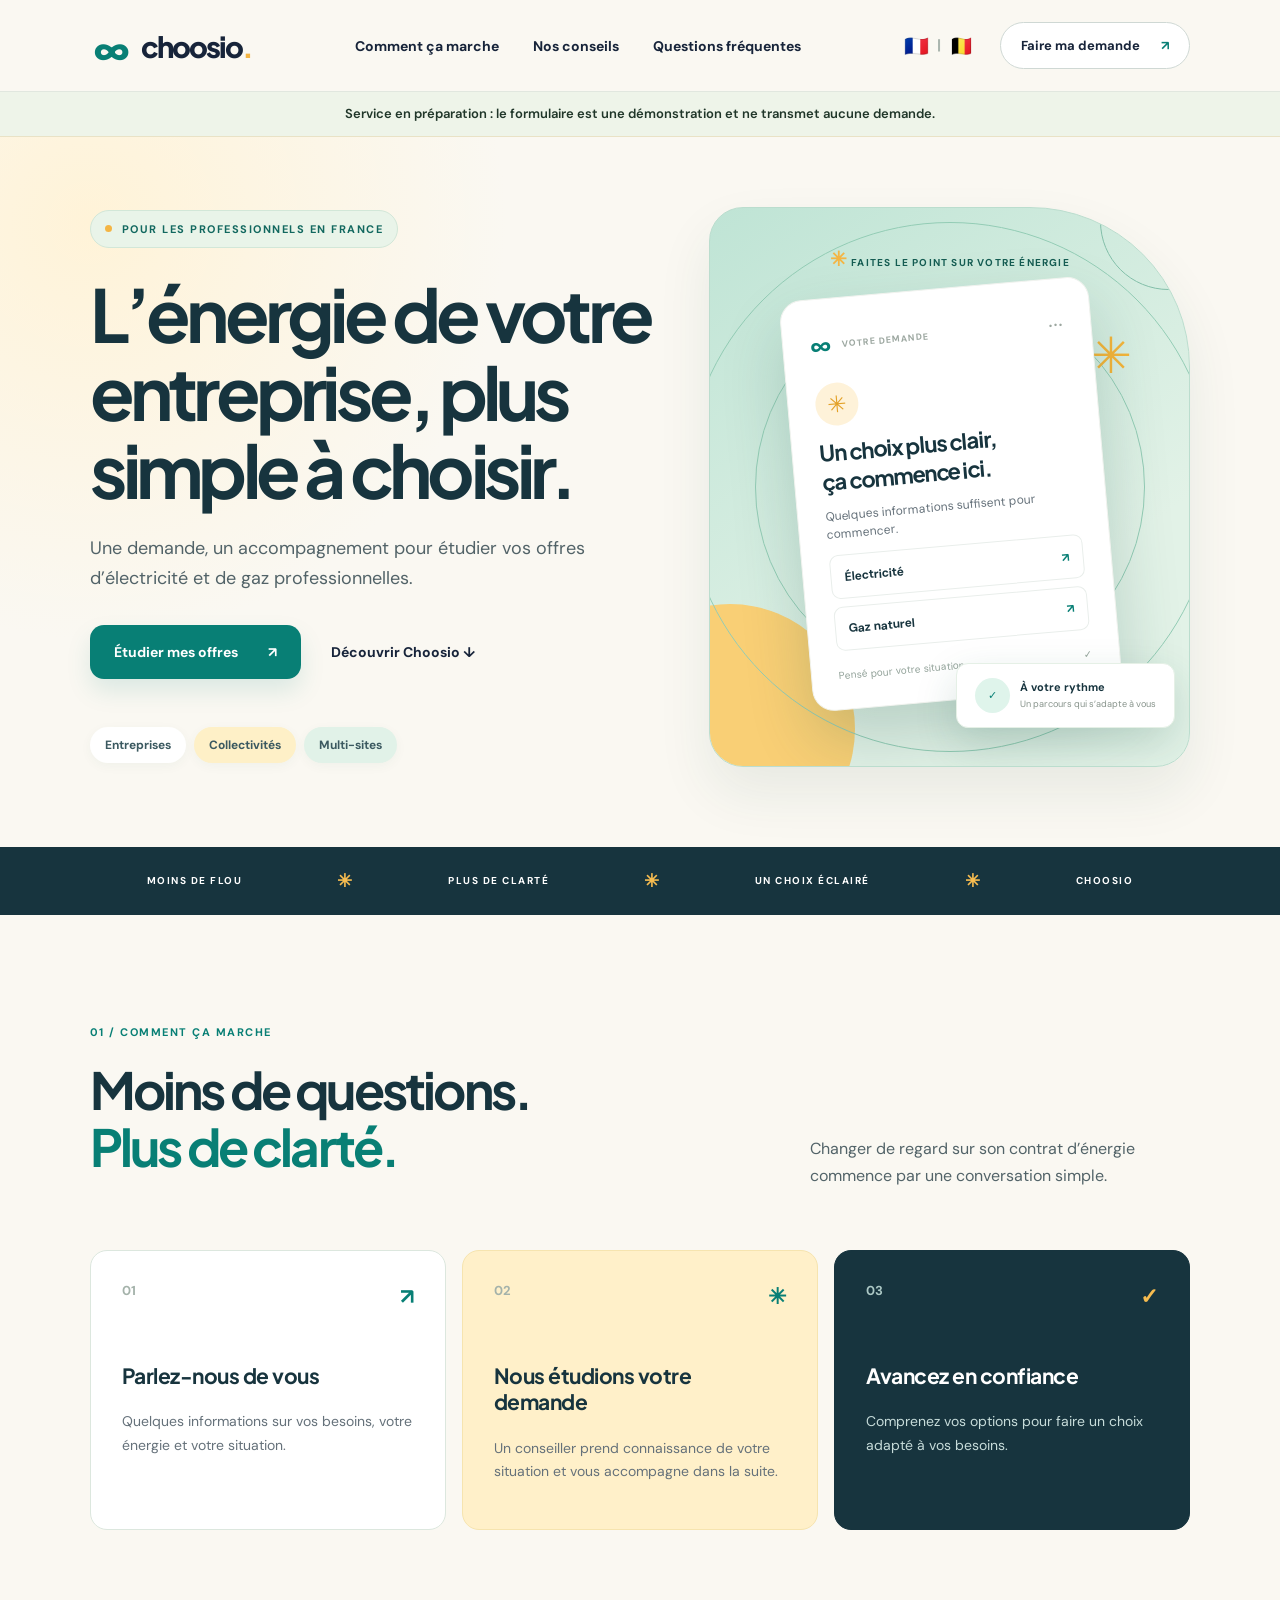
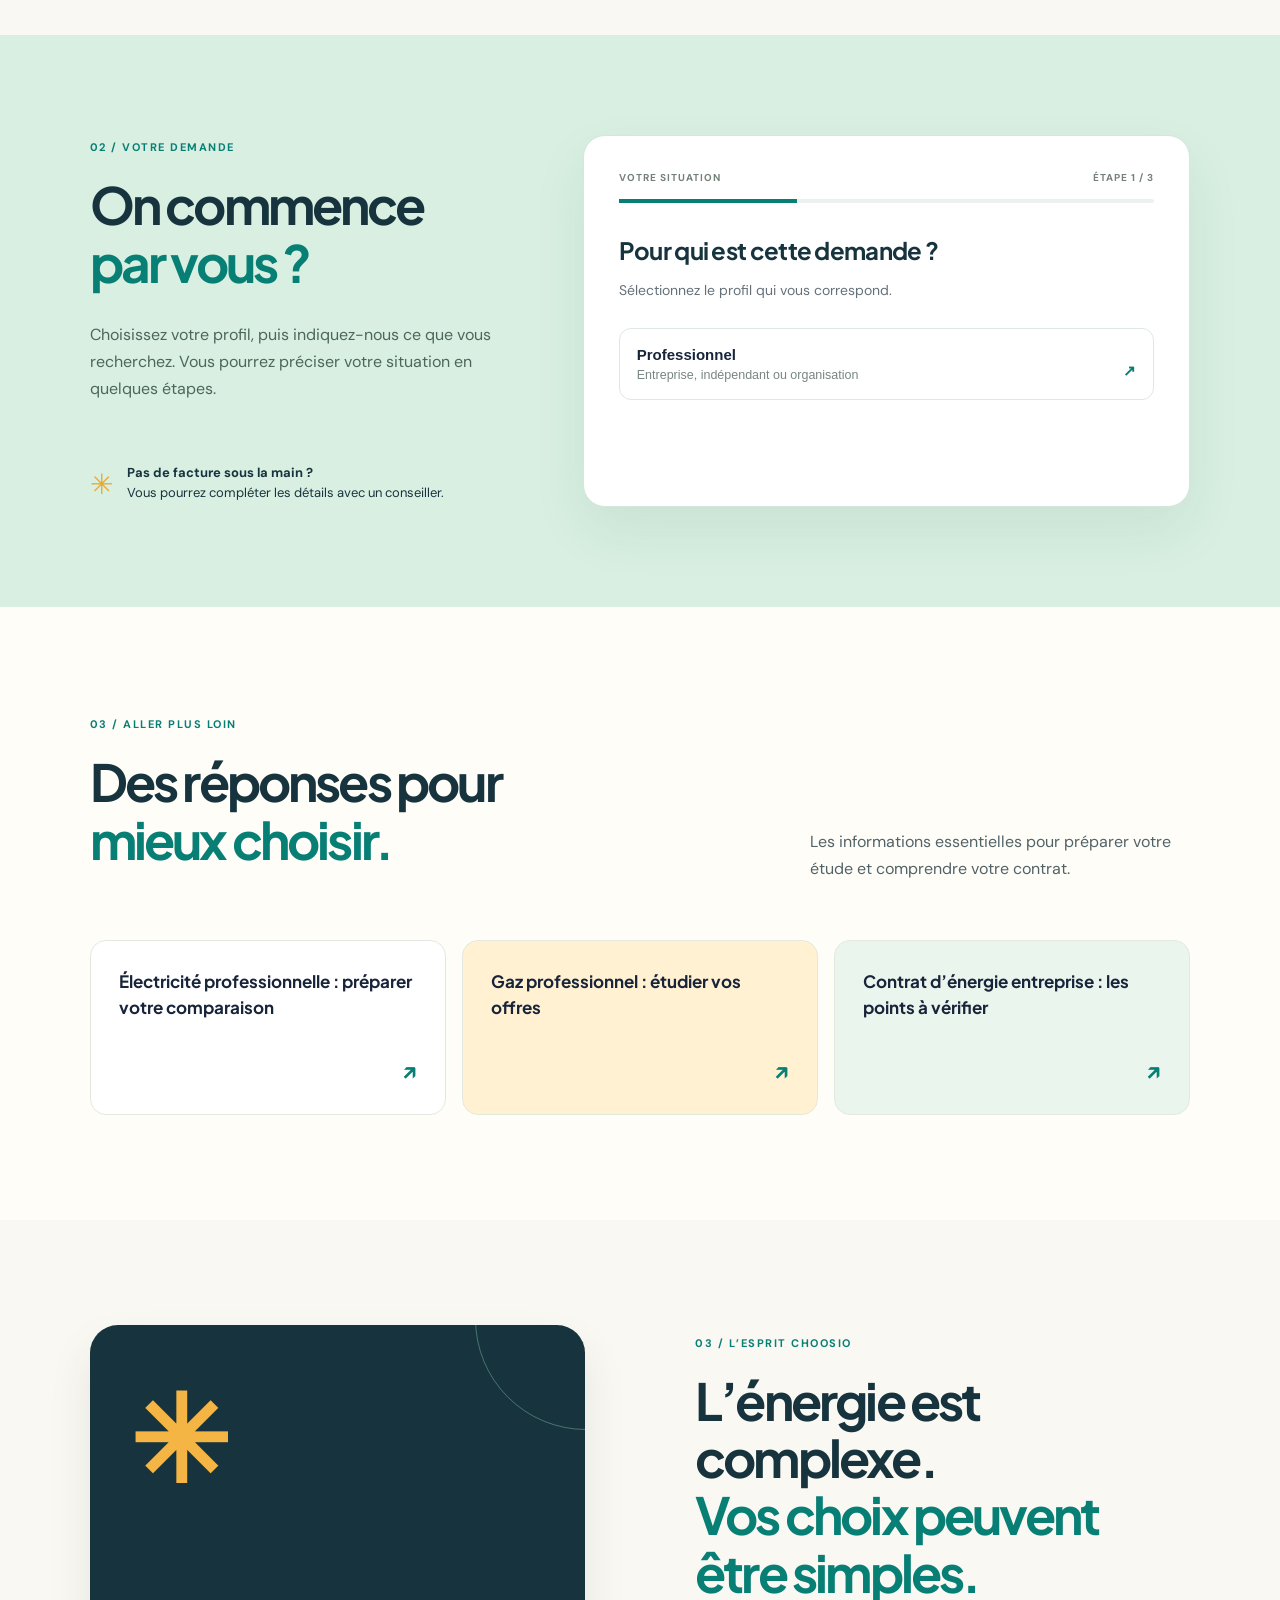
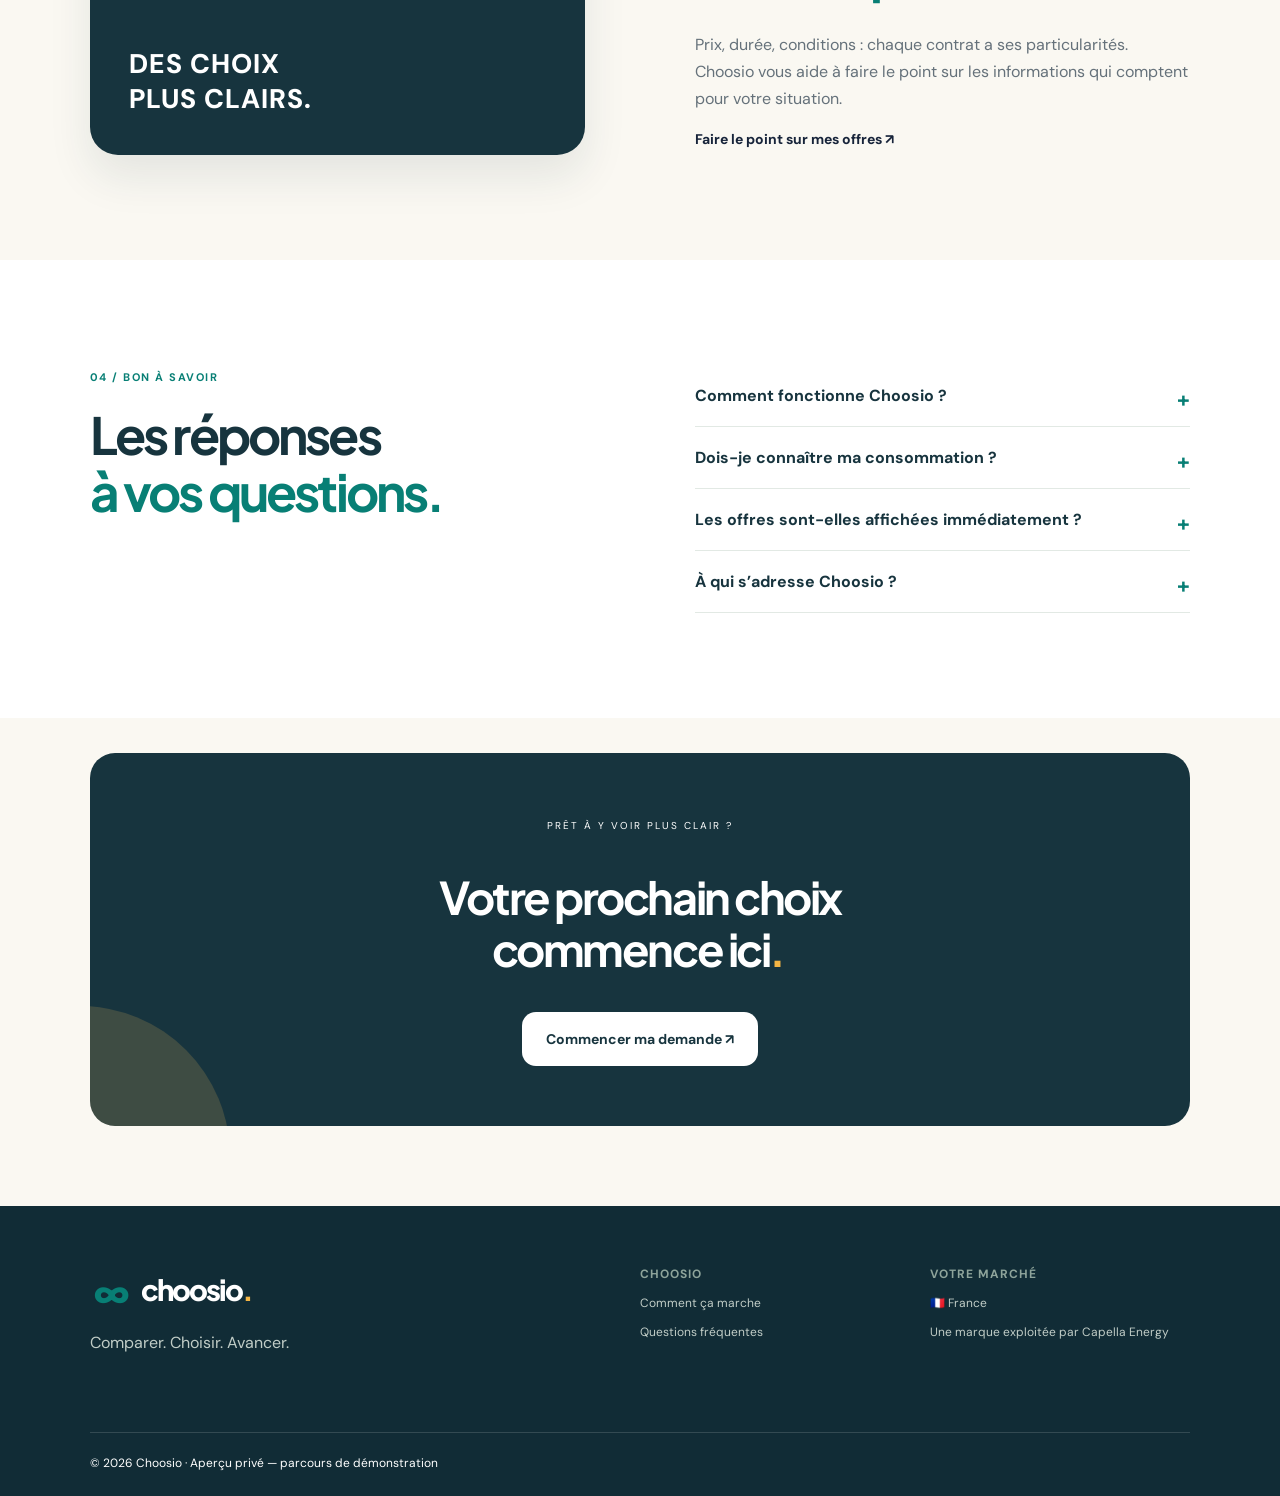
==== commit 794c9d0a: "Revert unintended Choosio branding changes; scope limited to capellaenergy.fr" ====
--- a/index.html
+++ b/index.html
@@ -1 +1 @@
-<!doctype html><html lang="fr"><head><meta charset="utf-8"><meta name="viewport" content="width=device-width, initial-scale=1"><title>Énergie professionnelle en France : guides et conseils | Choosio</title><meta name="description" content="Préparez la comparaison des contrats d’électricité et de gaz de votre entreprise grâce aux guides Choosio. Service de demande en préparation."><meta name="theme-color" content="#f8f9f5"><link rel="preconnect" href="https://fonts.googleapis.com"><link rel="preconnect" href="https://fonts.gstatic.com" crossorigin><link href="https://fonts.googleapis.com/css2?family=DM+Sans:wght@400;500;600;700&family=Plus+Jakarta+Sans:wght@400;600;700;800&display=swap" rel="stylesheet"><link rel="stylesheet" href="style.css"><link rel="canonical" href="https://choosio.fr/"><meta property="og:type" content="website"><meta property="og:title" content="Énergie professionnelle en France : guides et conseils | Choosio"><meta property="og:description" content="Préparez la comparaison des contrats d’électricité et de gaz de votre entreprise grâce aux guides Choosio. Service de demande en préparation."><meta property="og:url" content="https://choosio.fr/"><meta property="og:locale" content="fr_FR"><script type="application/ld+json">{"@context":"https://schema.org","@type":"WebSite","name":"Choosio","url":"https://choosio.fr/","inLanguage":"fr-FR"}</script><meta name="robots" content="noindex,follow"></head><body><header><a href="#top" class="logo" aria-label="Choosio accueil"><span class="symbol">∞</span>choosio<span class="dot">.</span></a><nav><a href="#fonctionnement">Comment ça marche</a><a href="#guides">Nos conseils</a><a href="#questions">Questions fréquentes</a></nav><div class="headright"><span class="country" role="group" aria-label="Choisir le pays" style="display:inline-flex;align-items:center;gap:8px;white-space:nowrap;font-size:20px;line-height:1"><a href="https://choosio.fr/" aria-label="France" aria-current="page" style="text-decoration:none">🇫🇷</a><span aria-hidden="true" style="font-size:15px;color:#aab5ae">|</span><a href="https://choosio.be/" aria-label="Belgique" style="text-decoration:none">🇧🇪</a></span><a class="headerbtn" href="#commencer">Faire ma demande <span>↗</span></a></div></header><main id="top"><div role="status" style="padding:12px 6%;background:#eef4e9;color:#203629;text-align:center">Service en préparation : le formulaire est une démonstration et ne transmet aucune demande.</div><section class="hero"><div class="hero-copy"><div class="eyebrow"><span></span> POUR LES PROFESSIONNELS EN FRANCE</div><h1>L’énergie de votre entreprise.<span class="hero-accent">Un choix plus simple.</span></h1><p>Prix, durée, conditions : comprenez les points à vérifier avant de comparer vos contrats d’électricité et de gaz professionnels.</p><div class="heroactions"><a href="#commencer" class="button">Étudier mes offres <span>↗</span></a><a href="#fonctionnement" class="textlink">Découvrir Choosio <span>↓</span></a></div><div class="hero-tags"><span>Entreprises</span><span>Collectivités</span><span>Multi-sites</span></div></div><div class="art"><div class="art-orbit orbit1"></div><div class="art-orbit orbit2"></div><div class="toplabel"><span class="sun">✳</span> FAITES LE POINT SUR VOTRE ÉNERGIE</div><div class="energy-card"><div class="cardtop"><span class="mini-logo">∞</span><span>VOTRE DEMANDE</span><span class="carddots">•••</span></div><div class="energy-icon">✳</div><h3>Un choix plus clair,<br>ça commence ici.</h3><p>Quelques informations suffisent pour commencer.</p><div class="cardline"><span>Électricité</span><strong>↗</strong></div><div class="cardline"><span>Gaz naturel</span><strong>↗</strong></div><div class="cardbottom">Pensé pour votre situation <span>✓</span></div></div><div class="floatcard"><span class="float-icon">✓</span><div><b>À votre rythme</b><small>Un parcours qui s’adapte à vous</small></div></div><span class="spark">✳</span></div></section><div class="ticker" aria-label="Notre approche"><span>UN BESOIN</span><b>✳</b><span>DES CRITÈRES CLAIRS</span><b>✳</b><span>UN CHOIX RÉFLÉCHI</span><b>✳</b><span>À VOTRE RYTHME</span></div><section id="fonctionnement" class="section steps"><div class="section-head"><div><span class="kicker">01 / COMMENT ÇA MARCHE</span><h2>Un contrat à comparer ?<br><em>Commencez par l’essentiel.</em></h2></div><p>Changer de regard sur son contrat d’énergie commence par une conversation simple.</p></div><div class="step-grid"><article><div class="stepnum">01 <span>↗</span></div><h3>Parlez-nous de vous</h3><p>Quelques informations sur vos besoins, votre énergie et votre situation.</p></article><article><div class="stepnum">02 <span>✳</span></div><h3>Nous étudions votre demande</h3><p>Un conseiller prend connaissance de votre situation et vous accompagne dans la suite.</p></article><article><div class="stepnum">03 <span>✓</span></div><h3>Avancez en confiance</h3><p>Comprenez vos options pour faire un choix adapté à vos besoins.</p></article></div></section><section id="commencer" class="formsection"><div class="formintro"><span class="kicker">02 / VOTRE DEMANDE</span><h2>On commence<br><em>par vous ?</em></h2><p>Choisissez votre profil, puis indiquez-nous ce que vous recherchez. Vous pourrez préciser votre situation en quelques étapes.</p><div class="little-note"><span>✳</span><div><b>Pas de facture sous la main ?</b><br>Vous pourrez compléter les détails avec un conseiller.</div></div></div><div class="formcard"><div class="form-head"><span>VOTRE SITUATION</span><span id="progress">ÉTAPE 1 / 3</span></div><div class="bar"><span id="progressbar"></span></div><form id="leadform"><div class="formstep" data-step="1"><h3>Pour qui est cette demande ?</h3><p>Sélectionnez le profil qui vous correspond.</p><div class="choices"><button type="button" data-profile="Professionnel">Professionnel <small>Entreprise, indépendant ou organisation</small><b>↗</b></button></div></div><div class="formstep" data-step="2" hidden><h3>Quelle énergie souhaitez-vous étudier ?</h3><p>Sélectionnez votre besoin principal.</p><div class="choices"><button type="button" data-energy="Électricité">Électricité <small>Mon contrat d’électricité</small><b>↗</b></button><button type="button" data-energy="Gaz">Gaz naturel <small>Mon contrat de gaz</small><b>↗</b></button><button type="button" data-energy="Électricité et gaz">Électricité et gaz <small>Les deux en une demande</small><b>↗</b></button></div><button class="back" type="button" data-back="1">← Précédent</button></div><div class="formstep" data-step="3" hidden><h3>Comment vous contacter ?</h3><p>Complétez vos coordonnées pour préparer votre demande.</p><div class="fields"><label>Prénom<input name="prenom" autocomplete="given-name" required></label><label>Nom<input name="nom" autocomplete="family-name" required></label><label>E-mail<input type="email" name="email" autocomplete="email" required></label><label>Téléphone<input type="tel" name="telephone" autocomplete="tel" required></label><label>Code postal<input name="postal" autocomplete="postal-code" required></label><label id="companylabel">Entreprise <input name="entreprise" autocomplete="organization"></label><label id="companyidlabel">SIREN <input name="entreprise_id" inputmode="numeric"></label><label>Votre situation<select name="situation"><option value="">À préciser</option><option>Contrat en cours</option><option>Ouverture ou emménagement</option></select></label><label>Consommation annuelle (kWh, facultatif)<input name="consommation" inputmode="numeric" placeholder="Si vous la connaissez"></label><label>Référence du compteur (facultatif)<input name="compteur" placeholder="PDL / PRM ou PCE"></label></div><label class="check"><input type="checkbox" required> Je demande à être contacté au sujet de ma demande d’énergie.</label><p class="demo-warning">Démonstration : l’envoi des demandes n’est pas encore activé. Aucune donnée n’est transmise.</p><div class="formactions"><button class="back" type="button" data-back="2">← Précédent</button><button type="submit" class="button">Voir le récapitulatif ↗</button></div></div><div class="formstep" data-step="4" hidden><div class="success-icon">✓</div><h3>Votre demande est prête.</h3><p>Vous consultez un aperçu du parcours. Aucune donnée n’a été transmise.</p><button type="button" class="back" data-back="3">← Modifier mes informations</button></div></form></div></section><section class="section resources" id="guides"><div class="section-head"><div><span class="kicker">03 / ALLER PLUS LOIN</span><h2>Des réponses pour<br><em>mieux choisir.</em></h2></div><p>Les informations essentielles pour préparer votre étude et comprendre votre contrat.</p></div><div class="resource-links"><a href="/electricite-professionnel/">Électricité professionnelle : préparer votre comparaison <span>↗</span></a><a href="/gaz-professionnel/">Gaz professionnel : étudier vos offres <span>↗</span></a><a href="/contrat-energie-entreprise/">Contrat d’énergie entreprise : les points à vérifier <span>↗</span></a></div></section><section id="comprendre" class="section clarity"><div class="clarity-art" aria-label="Trois critères clés pour comprendre un contrat d’énergie"><span class="clarity-art-heading">AVANT DE COMPARER</span><div class="clarity-art-list"><div><b>01</b><span>Le prix et ses composantes</span></div><div><b>02</b><span>La durée d’engagement</span></div><div><b>03</b><span>Les conditions du contrat</span></div></div><div class="clarity-art-footer">Trois repères pour y voir plus clair <strong aria-hidden="true">↗</strong></div></div><div><span class="kicker">03 / L’ESPRIT CHOOSIO</span><h2>Un prix attractif ne dit pas <em>tout d’un contrat.</em></h2><p>Le montant compte, mais les échéances, les conditions et votre consommation aussi. Nos guides vous donnent les bons repères pour préparer votre comparaison.</p><a href="#commencer" class="textlink">Faire le point sur mes offres ↗</a></div></section><section id="questions" class="section faq"><div><span class="kicker">04 / BON À SAVOIR</span><h2>Les réponses<br><em>à vos questions.</em></h2></div><div class="faqitems"><details><summary>Comment fonctionne Choosio ?</summary><p>Le service de mise en relation est en préparation. Le formulaire présenté est une démonstration : aucune demande n’est transmise et aucun rappel n’est déclenché.</p></details><details><summary>Dois-je connaître ma consommation ?</summary><p>Une consommation annuelle ou une facture peut aider à affiner l’étude. Si vous ne l’avez pas immédiatement, vous pourrez en discuter avec le conseiller.</p></details><details><summary>Les offres sont-elles affichées immédiatement ?</summary><p>Dans cette première version, votre demande sert à préparer une étude personnalisée ; aucun prix ni classement automatique n’est affiché.</p></details><details><summary>À qui s’adresse Choosio ?</summary><p>En France, Choosio accompagne les professionnels, entreprises et organisations.</p></details></div></section><section class="cta"><span>PRÊT À Y VOIR PLUS CLAIR ?</span><h2>Votre prochain choix<br>commence ici<span>.</span></h2><a href="#commencer" class="button light">Commencer ma demande ↗</a></section></main><footer><div><a href="#top" class="logo"><span class="symbol">∞</span>choosio<span class="dot">.</span></a><p>Comparer. Choisir. Avancer.</p></div><div><b>CHOOSIO</b><a href="#fonctionnement">Comment ça marche</a><a href="#questions">Questions fréquentes</a></div><div><b>VOTRE MARCHÉ</b><span>🇫🇷 France</span><span>Une marque exploitée par Capella Energy</span></div><div class="footbottom">© 2026 Choosio · Aperçu privé — parcours de démonstration</div></footer><script src="app.js"></script></body></html>+<!doctype html><html lang="fr"><head><meta charset="utf-8"><meta name="viewport" content="width=device-width, initial-scale=1"><title>Énergie professionnelle en France : guides et conseils | Choosio</title><meta name="description" content="Préparez la comparaison des contrats d’électricité et de gaz de votre entreprise grâce aux guides Choosio. Service de demande en préparation."><meta name="theme-color" content="#f8f9f5"><link rel="preconnect" href="https://fonts.googleapis.com"><link rel="preconnect" href="https://fonts.gstatic.com" crossorigin><link href="https://fonts.googleapis.com/css2?family=DM+Sans:wght@400;500;600;700&family=Plus+Jakarta+Sans:wght@400;600;700;800&display=swap" rel="stylesheet"><link rel="stylesheet" href="style.css"><link rel="canonical" href="https://choosio.fr/"><meta property="og:type" content="website"><meta property="og:title" content="Énergie professionnelle en France : guides et conseils | Choosio"><meta property="og:description" content="Préparez la comparaison des contrats d’électricité et de gaz de votre entreprise grâce aux guides Choosio. Service de demande en préparation."><meta property="og:url" content="https://choosio.fr/"><meta property="og:locale" content="fr_FR"><script type="application/ld+json">{"@context":"https://schema.org","@type":"WebSite","name":"Choosio","url":"https://choosio.fr/","inLanguage":"fr-FR"}</script><meta name="robots" content="noindex,follow"></head><body><header><a href="#top" class="logo" aria-label="Choosio accueil"><span class="symbol">∞</span>choosio<span class="dot">.</span></a><nav><a href="#fonctionnement">Comment ça marche</a><a href="#guides">Nos conseils</a><a href="#questions">Questions fréquentes</a></nav><div class="headright"><span class="country" role="group" aria-label="Choisir le pays" style="display:inline-flex;align-items:center;gap:8px;white-space:nowrap;font-size:20px;line-height:1"><a href="https://choosio.fr/" aria-label="France" aria-current="page" style="text-decoration:none">🇫🇷</a><span aria-hidden="true" style="font-size:15px;color:#aab5ae">|</span><a href="https://choosio.be/" aria-label="Belgique" style="text-decoration:none">🇧🇪</a></span><a class="headerbtn" href="#commencer">Faire ma demande <span>↗</span></a></div></header><main id="top"><div role="status" style="padding:12px 6%;background:#eef4e9;color:#203629;text-align:center">Service en préparation : le formulaire est une démonstration et ne transmet aucune demande.</div><section class="hero"><div class="hero-copy"><div class="eyebrow"><span></span> POUR LES PROFESSIONNELS EN FRANCE</div><h1>L’énergie de votre entreprise, plus simple à choisir.</h1><p>Une demande, un accompagnement pour étudier vos offres d’électricité et de gaz professionnelles.</p><div class="heroactions"><a href="#commencer" class="button">Étudier mes offres <span>↗</span></a><a href="#fonctionnement" class="textlink">Découvrir Choosio <span>↓</span></a></div><div class="hero-tags"><span>Entreprises</span><span>Collectivités</span><span>Multi-sites</span></div></div><div class="art"><div class="art-orbit orbit1"></div><div class="art-orbit orbit2"></div><div class="toplabel"><span class="sun">✳</span> FAITES LE POINT SUR VOTRE ÉNERGIE</div><div class="energy-card"><div class="cardtop"><span class="mini-logo">∞</span><span>VOTRE DEMANDE</span><span class="carddots">•••</span></div><div class="energy-icon">✳</div><h3>Un choix plus clair,<br>ça commence ici.</h3><p>Quelques informations suffisent pour commencer.</p><div class="cardline"><span>Électricité</span><strong>↗</strong></div><div class="cardline"><span>Gaz naturel</span><strong>↗</strong></div><div class="cardbottom">Pensé pour votre situation <span>✓</span></div></div><div class="floatcard"><span class="float-icon">✓</span><div><b>À votre rythme</b><small>Un parcours qui s’adapte à vous</small></div></div><span class="spark">✳</span></div></section><div class="ticker"><span>MOINS DE FLOU</span><b>✳</b><span>PLUS DE CLARTÉ</span><b>✳</b><span>UN CHOIX ÉCLAIRÉ</span><b>✳</b><span>CHOOSIO</span></div><section id="fonctionnement" class="section steps"><div class="section-head"><div><span class="kicker">01 / COMMENT ÇA MARCHE</span><h2>Moins de questions.<br><em>Plus de clarté.</em></h2></div><p>Changer de regard sur son contrat d’énergie commence par une conversation simple.</p></div><div class="step-grid"><article><div class="stepnum">01 <span>↗</span></div><h3>Parlez-nous de vous</h3><p>Quelques informations sur vos besoins, votre énergie et votre situation.</p></article><article><div class="stepnum">02 <span>✳</span></div><h3>Nous étudions votre demande</h3><p>Un conseiller prend connaissance de votre situation et vous accompagne dans la suite.</p></article><article><div class="stepnum">03 <span>✓</span></div><h3>Avancez en confiance</h3><p>Comprenez vos options pour faire un choix adapté à vos besoins.</p></article></div></section><section id="commencer" class="formsection"><div class="formintro"><span class="kicker">02 / VOTRE DEMANDE</span><h2>On commence<br><em>par vous ?</em></h2><p>Choisissez votre profil, puis indiquez-nous ce que vous recherchez. Vous pourrez préciser votre situation en quelques étapes.</p><div class="little-note"><span>✳</span><div><b>Pas de facture sous la main ?</b><br>Vous pourrez compléter les détails avec un conseiller.</div></div></div><div class="formcard"><div class="form-head"><span>VOTRE SITUATION</span><span id="progress">ÉTAPE 1 / 3</span></div><div class="bar"><span id="progressbar"></span></div><form id="leadform"><div class="formstep" data-step="1"><h3>Pour qui est cette demande ?</h3><p>Sélectionnez le profil qui vous correspond.</p><div class="choices"><button type="button" data-profile="Professionnel">Professionnel <small>Entreprise, indépendant ou organisation</small><b>↗</b></button></div></div><div class="formstep" data-step="2" hidden><h3>Quelle énergie souhaitez-vous étudier ?</h3><p>Sélectionnez votre besoin principal.</p><div class="choices"><button type="button" data-energy="Électricité">Électricité <small>Mon contrat d’électricité</small><b>↗</b></button><button type="button" data-energy="Gaz">Gaz naturel <small>Mon contrat de gaz</small><b>↗</b></button><button type="button" data-energy="Électricité et gaz">Électricité et gaz <small>Les deux en une demande</small><b>↗</b></button></div><button class="back" type="button" data-back="1">← Précédent</button></div><div class="formstep" data-step="3" hidden><h3>Comment vous contacter ?</h3><p>Complétez vos coordonnées pour préparer votre demande.</p><div class="fields"><label>Prénom<input name="prenom" autocomplete="given-name" required></label><label>Nom<input name="nom" autocomplete="family-name" required></label><label>E-mail<input type="email" name="email" autocomplete="email" required></label><label>Téléphone<input type="tel" name="telephone" autocomplete="tel" required></label><label>Code postal<input name="postal" autocomplete="postal-code" required></label><label id="companylabel">Entreprise <input name="entreprise" autocomplete="organization"></label><label id="companyidlabel">SIREN <input name="entreprise_id" inputmode="numeric"></label><label>Votre situation<select name="situation"><option value="">À préciser</option><option>Contrat en cours</option><option>Ouverture ou emménagement</option></select></label><label>Consommation annuelle (kWh, facultatif)<input name="consommation" inputmode="numeric" placeholder="Si vous la connaissez"></label><label>Référence du compteur (facultatif)<input name="compteur" placeholder="PDL / PRM ou PCE"></label></div><label class="check"><input type="checkbox" required> Je demande à être contacté au sujet de ma demande d’énergie.</label><p class="demo-warning">Démonstration : l’envoi des demandes n’est pas encore activé. Aucune donnée n’est transmise.</p><div class="formactions"><button class="back" type="button" data-back="2">← Précédent</button><button type="submit" class="button">Voir le récapitulatif ↗</button></div></div><div class="formstep" data-step="4" hidden><div class="success-icon">✓</div><h3>Votre demande est prête.</h3><p>Vous consultez un aperçu du parcours. Aucune donnée n’a été transmise.</p><button type="button" class="back" data-back="3">← Modifier mes informations</button></div></form></div></section><section class="section resources" id="guides"><div class="section-head"><div><span class="kicker">03 / ALLER PLUS LOIN</span><h2>Des réponses pour<br><em>mieux choisir.</em></h2></div><p>Les informations essentielles pour préparer votre étude et comprendre votre contrat.</p></div><div class="resource-links"><a href="/electricite-professionnel/">Électricité professionnelle : préparer votre comparaison <span>↗</span></a><a href="/gaz-professionnel/">Gaz professionnel : étudier vos offres <span>↗</span></a><a href="/contrat-energie-entreprise/">Contrat d’énergie entreprise : les points à vérifier <span>↗</span></a></div></section><section id="comprendre" class="section clarity"><div class="clarity-art"><div class="circle">✳</div><span>DES CHOIX<br>PLUS CLAIRS.</span></div><div><span class="kicker">03 / L’ESPRIT CHOOSIO</span><h2>L’énergie est complexe.<br><em>Vos choix peuvent être simples.</em></h2><p>Prix, durée, conditions : chaque contrat a ses particularités. Choosio vous aide à faire le point sur les informations qui comptent pour votre situation.</p><a href="#commencer" class="textlink">Faire le point sur mes offres ↗</a></div></section><section id="questions" class="section faq"><div><span class="kicker">04 / BON À SAVOIR</span><h2>Les réponses<br><em>à vos questions.</em></h2></div><div class="faqitems"><details><summary>Comment fonctionne Choosio ?</summary><p>Le service de mise en relation est en préparation. Le formulaire présenté est une démonstration : aucune demande n’est transmise et aucun rappel n’est déclenché.</p></details><details><summary>Dois-je connaître ma consommation ?</summary><p>Une consommation annuelle ou une facture peut aider à affiner l’étude. Si vous ne l’avez pas immédiatement, vous pourrez en discuter avec le conseiller.</p></details><details><summary>Les offres sont-elles affichées immédiatement ?</summary><p>Dans cette première version, votre demande sert à préparer une étude personnalisée ; aucun prix ni classement automatique n’est affiché.</p></details><details><summary>À qui s’adresse Choosio ?</summary><p>En France, Choosio accompagne les professionnels, entreprises et organisations.</p></details></div></section><section class="cta"><span>PRÊT À Y VOIR PLUS CLAIR ?</span><h2>Votre prochain choix<br>commence ici<span>.</span></h2><a href="#commencer" class="button light">Commencer ma demande ↗</a></section></main><footer><div><a href="#top" class="logo"><span class="symbol">∞</span>choosio<span class="dot">.</span></a><p>Comparer. Choisir. Avancer.</p></div><div><b>CHOOSIO</b><a href="#fonctionnement">Comment ça marche</a><a href="#questions">Questions fréquentes</a></div><div><b>VOTRE MARCHÉ</b><span>🇫🇷 France</span><span>Une marque exploitée par Capella Energy</span></div><div class="footbottom">© 2026 Choosio · Aperçu privé — parcours de démonstration</div></footer><script src="app.js"></script></body></html>
--- a/style.css
+++ b/style.css
@@ -1,2 +1,81 @@
 *{box-sizing:border-box}html{scroll-behavior:smooth}body{margin:0;background:#fafbf7;color:#17243a;font-family:'DM Sans',sans-serif}header{height:92px;display:flex;align-items:center;justify-content:space-between;padding:0 7%;border-bottom:1px solid #e8ebe5;background:#fff}.logo{font:800 29px 'Plus Jakarta Sans';letter-spacing:-2px;color:#17243a;text-decoration:none;display:inline-flex;align-items:center}.symbol{font-size:46px;line-height:1;color:#087f75;letter-spacing:-5px;margin-right:13px}.dot{color:#f4b544}nav{display:flex;gap:34px}nav a,.textlink{color:#17243a;font-size:14px;text-decoration:none;font-weight:700}.headright{display:flex;gap:26px;align-items:center}.country{font-size:13px;font-weight:700}.headerbtn{border:1px solid #cfd8d4;border-radius:100px;padding:14px 20px;color:#17243a;text-decoration:none;font-size:13px;font-weight:700}.headerbtn span{margin-left:18px;color:#087f75}.hero{min-height:660px;display:grid;grid-template-columns:1fr 1fr;align-items:center;overflow:hidden;padding:40px 7% 50px;gap:6%}.eyebrow,.kicker{font-weight:700;font-size:11px;letter-spacing:1.5px;color:#087f75}.eyebrow{display:inline-flex;align-items:center;gap:10px;background:#edf5ef;padding:12px 15px;border-radius:40px}.eyebrow span{width:7px;height:7px;background:#f4b544;border-radius:50%}h1,h2,h3{font-family:'Plus Jakarta Sans',sans-serif;letter-spacing:-2px}h1{font-size:clamp(45px,5.3vw,76px);line-height:1.07;max-width:690px;margin:27px 0}p{color:#65717a;line-height:1.7}.hero-copy>p{max-width:500px;font-size:17px}.heroactions{display:flex;align-items:center;gap:30px;margin:32px 0}.button{border:0;display:inline-flex;align-items:center;justify-content:center;gap:40px;text-decoration:none;color:white;background:#087f75;border-radius:100px;padding:18px 24px;font-weight:700;font-size:14px;cursor:pointer}.button:hover{background:#06685f}.hero-tags{display:flex;gap:11px;flex-wrap:wrap;margin-top:60px}.hero-tags span{border:1px solid #e0e6e0;border-radius:30px;padding:9px 13px;color:#69766f;font-size:12px}.art{height:545px;background:#dff4eb;border-radius:220px 220px 32px 32px;position:relative;overflow:hidden;display:flex;justify-content:center;align-items:center}.art-orbit{position:absolute;border:1px solid #b6e3d3;border-radius:50%;width:530px;height:530px}.orbit2{width:410px;height:410px}.toplabel{position:absolute;top:50px;font-size:10px;letter-spacing:1px;font-weight:bold;color:#087f75}.sun{color:#f4b544;font-size:20px}.energy-card{position:relative;background:#fff;border-radius:22px;padding:27px;width:310px;box-shadow:0 25px 60px #28695822;transform:rotate(-3deg)}.cardtop{display:flex;align-items:center;gap:10px;color:#9ca7a0;font-size:9px;letter-spacing:1px;font-weight:bold}.mini-logo{color:#087f75;font-size:28px}.carddots{margin-left:auto}.energy-icon{width:43px;height:43px;background:#fef2d9;border-radius:50%;display:grid;place-items:center;color:#e3a127;margin:20px 0 12px;font-size:23px}.energy-card h3{font-size:22px;line-height:1.3;letter-spacing:-1px;margin:0}.energy-card p{font-size:12px;line-height:1.5}.cardline{border:1px solid #e9eeeb;border-radius:9px;margin-top:8px;padding:13px;font-size:12px;font-weight:700;display:flex;justify-content:space-between}.cardline strong{color:#087f75}.cardbottom{margin-top:18px;color:#91a198;font-size:10px;display:flex;justify-content:space-between}.floatcard{position:absolute;bottom:60px;right:5%;background:#fff;padding:14px 18px;border-radius:12px;display:flex;gap:10px;align-items:center;box-shadow:0 12px 30px #28695822;font-size:11px}.floatcard small{display:block;color:#88948c;margin-top:4px}.float-icon,.success-icon{display:grid;place-items:center;background:#dff4eb;color:#087f75;border-radius:50%;width:35px;height:35px}.spark{position:absolute;top:115px;right:12%;color:#f4b544;font-size:50px}.ticker{display:flex;justify-content:space-evenly;align-items:center;background:#17243a;color:#fff;padding:21px;font-size:10px;font-weight:bold;letter-spacing:1.5px}.ticker b{color:#f4b544;font-size:18px}.section{padding:110px 7%}.section-head{display:flex;align-items:end;justify-content:space-between;gap:30px}.section-head p{max-width:350px}.section h2,.formintro h2{font-size:clamp(36px,4vw,55px);line-height:1.16;margin:20px 0 30px}em{font-style:normal;color:#087f75}.step-grid{display:grid;grid-template-columns:repeat(3,1fr);gap:18px;margin-top:45px}.step-grid article{padding:28px;border:1px solid #e2e8e1;background:#fff;border-radius:17px;min-height:220px}.stepnum{font-size:13px;font-weight:bold;color:#a4b2aa;display:flex;justify-content:space-between}.stepnum span{color:#087f75;font-size:22px}.step-grid h3{font-size:19px;margin-top:45px;letter-spacing:-.5px}.step-grid p{font-size:14px}.formsection{background:#e3f4eb;padding:100px 7%;display:grid;grid-template-columns:.8fr 1.2fr;gap:8%}.formintro>p{max-width:430px}.little-note{display:flex;gap:14px;margin-top:60px;font-size:13px;line-height:1.6}.little-note>span{font-size:28px;color:#e9aa35}.formcard{background:#fff;border-radius:22px;padding:35px;box-shadow:0 18px 50px #255b3b11}.form-head{display:flex;justify-content:space-between;font-size:10px;letter-spacing:1px;font-weight:700;color:#738178}.bar{height:4px;background:#edf1ed;border-radius:3px;margin:15px 0 32px}.bar span{display:block;width:33.33%;height:100%;background:#087f75;transition:.2s}.formcard h3{font-size:24px;letter-spacing:-.7px;margin:0}.formcard p{font-size:14px}.choices{display:grid;gap:10px;margin:25px 0}.choices button{border:1px solid #e0e7e2;background:white;border-radius:12px;text-align:left;padding:17px;color:#17243a;font-weight:700;font-size:15px;cursor:pointer}.choices button:hover{border-color:#087f75;background:#f4fbf7}.choices small{display:block;font-weight:400;color:#78877f;margin-top:5px}.choices b{float:right;color:#087f75;margin-top:-20px}.fields{display:grid;grid-template-columns:1fr 1fr;gap:15px;margin:25px 0}.fields label{font-size:12px;font-weight:700}.fields input{display:block;width:100%;padding:12px;margin-top:7px;border:1px solid #dce5df;border-radius:8px;font:inherit}.check{font-size:12px;display:flex;gap:10px;color:#596a61}.demo-warning{font-size:12px!important;background:#fff5da;padding:12px;border-radius:8px;color:#735819}.formactions{display:flex;justify-content:space-between;align-items:center}.back{border:0;background:none;color:#087f75;font-weight:700;cursor:pointer;padding:12px 0}.clarity{display:grid;grid-template-columns:1fr 1fr;gap:10%;align-items:center}.clarity-art{min-height:340px;border-radius:20px;background:#17243a;display:flex;align-items:center;justify-content:center;gap:25px;color:white;font-weight:800;font-size:27px;letter-spacing:1px}.circle{font-size:120px;color:#f4b544}.faq{display:grid;grid-template-columns:1fr 1fr;gap:10%;background:white}.faq details{border-bottom:1px solid #e2e9e4;padding:20px 0}.faq summary{cursor:pointer;font-weight:700;list-style:none}.faq summary:after{content:'+';float:right;color:#087f75;font-size:22px}.faq p{font-size:14px}.cta{margin:20px 7% 80px;background:#087f75;border-radius:24px;padding:60px;text-align:center;color:#fff}.cta span{font-size:10px;letter-spacing:2px}.cta h2{font-size:45px;line-height:1.15}.cta h2 span{font-size:inherit;color:#f4b544}.light{background:white;color:#087f75}.light:hover{background:#eff9f3}footer{background:#17243a;color:white;padding:60px 7% 25px;display:grid;grid-template-columns:2fr 1fr 1fr;gap:30px}footer .logo{color:white}footer div:not(:first-child){display:flex;flex-direction:column;gap:13px;font-size:12px}footer p,footer span,footer a{color:#c1cdc7}footer a{text-decoration:none}footer b{color:#8ea49b;letter-spacing:1px}.footbottom{grid-column:1/-1;border-top:1px solid #ffffff24;padding-top:22px;margin-top:30px}.formstep[hidden]{display:none}@media(max-width:850px){header{height:75px;padding:0 5%}nav,.headerbtn{display:none}.hero{grid-template-columns:1fr;padding:50px 6%;gap:35px}.hero-tags{margin-top:30px}.art{height:450px}.section,.formsection{padding:75px 6%}.formsection,.clarity,.faq{grid-template-columns:1fr}.formsection{gap:35px}.little-note{margin-top:25px}.step-grid{grid-template-columns:1fr}.section-head{display:block}.clarity{gap:35px}.faq{gap:20px}.ticker span:nth-of-type(4),.ticker b:last-of-type{display:none}.cta{margin:20px 6% 60px;padding:45px 20px}.cta h2{font-size:32px}footer{grid-template-columns:1fr 1fr}.footbottom{grid-column:1/-1}}@media(max-width:480px){.fields{grid-template-columns:1fr}.formcard{padding:25px}.heroactions{gap:15px}.textlink{font-size:12px}.ticker{font-size:8px}.floatcard{right:2%}}
-.resource-links{display:grid;grid-template-columns:repeat(3,1fr);gap:16px;margin-top:42px}.resource-links a{display:flex;justify-content:space-between;gap:15px;padding:28px;border:1px solid #e2e8e1;background:white;border-radius:16px;color:#17243a;text-decoration:none;font:700 17px 'Plus Jakarta Sans';line-height:1.5}.resource-links a span{color:#087f75}.resource-links a:hover{border-color:#087f75}.fields select{display:block;width:100%;padding:12px;margin-top:7px;border:1px solid #dce5df;border-radius:8px;font:inherit;background:white}.article{max-width:900px;margin:auto;padding:75px 7% 100px}.article .crumb{font-size:12px;color:#087f75;text-decoration:none}.article h1{font-size:clamp(36px,5vw,59px)}.article .intro{font-size:20px;max-width:760px}.article section{padding:28px 0;border-top:1px solid #e2e8e1}.article h2{font-size:27px;letter-spacing:-.7px}.article p{max-width:720px}.article .article-cta{background:#e3f4eb;border:0;border-radius:18px;padding:35px;margin-top:30px}.sources{font-size:13px}.sources a{color:#087f75}@media(max-width:850px){.resource-links{grid-template-columns:1fr}}+.resource-links{display:grid;grid-template-columns:repeat(3,1fr);gap:16px;margin-top:42px}.resource-links a{display:flex;justify-content:space-between;gap:15px;padding:28px;border:1px solid #e2e8e1;background:white;border-radius:16px;color:#17243a;text-decoration:none;font:700 17px 'Plus Jakarta Sans';line-height:1.5}.resource-links a span{color:#087f75}.resource-links a:hover{border-color:#087f75}.fields select{display:block;width:100%;padding:12px;margin-top:7px;border:1px solid #dce5df;border-radius:8px;font:inherit;background:white}.article{max-width:900px;margin:auto;padding:75px 7% 100px}.article .crumb{font-size:12px;color:#087f75;text-decoration:none}.article h1{font-size:clamp(36px,5vw,59px)}.article .intro{font-size:20px;max-width:760px}.article section{padding:28px 0;border-top:1px solid #e2e8e1}.article h2{font-size:27px;letter-spacing:-.7px}.article p{max-width:720px}.article .article-cta{background:#e3f4eb;border:0;border-radius:18px;padding:35px;margin-top:30px}.sources{font-size:13px}.sources a{color:#087f75}@media(max-width:850px){.resource-links{grid-template-columns:1fr}}
+
+/* Direction artistique Choosio — novembre 2026.
+   Un langage graphique chaleureux et lisible, partagé FR / BE. */
+:root{--ch-ink:#17343e;--ch-teal:#087f75;--ch-mint:#d7eee1;--ch-cream:#faf8f2;--ch-sun:#f6bc50;--ch-border:#dce7de}
+body{background:var(--ch-cream);color:var(--ch-ink)}
+header{position:sticky;top:0;z-index:30;background:rgba(250,248,242,.97);border-color:#e1e7df;backdrop-filter:blur(12px);-webkit-backdrop-filter:blur(12px)}
+header nav a{transition:color .2s ease}header nav a:hover{color:var(--ch-teal)}
+.headerbtn{background:#fff;transition:background .2s ease,border-color .2s ease,transform .2s ease}.headerbtn:hover{background:#e6f4eb;border-color:#8dbcae;transform:translateY(-2px)}
+.hero{position:relative;grid-template-columns:1.08fr .92fr;gap:5%;padding-top:70px;padding-bottom:80px;min-height:680px;background:radial-gradient(circle at 7% 12%,#fff3d8 0,transparent 31%),var(--ch-cream)}
+.hero-copy{position:relative;z-index:2}
+.hero h1{font-size:clamp(48px,5.7vw,86px);line-height:1.07;letter-spacing:-.065em;max-width:760px;margin:26px 0}
+.hero-accent{display:block;color:var(--ch-teal);position:relative}
+.hero-accent:after{content:"";display:block;width:clamp(90px,16vw,170px);height:8px;background:var(--ch-sun);border-radius:20px;transform:rotate(-2deg);margin:15px 0 0 5px}
+.hero-copy>p{color:#526368;font-size:18px;line-height:1.65;max-width:565px}
+.eyebrow{background:#e9f4e9;color:#12685f;border:1px solid #d2e7d8;padding:11px 14px}
+.button{border-radius:14px;background:var(--ch-teal);gap:30px;box-shadow:0 12px 24px #087f7520;transition:background .2s ease,transform .2s ease,box-shadow .2s ease}
+.button:hover{transform:translateY(-3px);box-shadow:0 16px 30px #087f7530}
+.button:active{transform:translateY(0)}
+.textlink{transition:color .2s ease}.textlink:hover{color:var(--ch-teal)}
+.hero-tags{margin-top:48px;gap:8px}
+.hero-tags span{border:0;background:#fff;padding:10px 15px;color:#3b5960;box-shadow:0 3px 12px #1e54400b;font-weight:700}
+.hero-tags span:nth-child(2){background:#fef0c7}.hero-tags span:nth-child(3){background:#e1f2e8}
+.art{height:560px;border-radius:34px 160px 34px 34px;background:linear-gradient(145deg,#bfe4d5 0%,#e2f2e7 70%);border:1px solid #bbddce;box-shadow:0 26px 55px #17473915;isolation:isolate}
+.art:before{content:"";position:absolute;width:250px;height:250px;border-radius:50%;background:#f9cf75;left:-105px;bottom:-88px;z-index:-1}
+.art:after{content:"";position:absolute;width:135px;height:135px;border:1px solid #83bfa9;border-radius:50%;top:-55px;right:-48px;z-index:-1}
+.art-orbit{border-color:#93ccb5}.orbit1{width:530px;height:530px}.orbit2{width:390px;height:390px}
+.toplabel{letter-spacing:1.2px;top:38px;color:#155d53}
+.energy-card{z-index:2;box-shadow:0 30px 65px #164c4233;transform:rotate(-5deg) translateY(8px);transition:transform .5s cubic-bezier(.2,.8,.2,1);border:1px solid #f1f3ef}
+.art:hover .energy-card{transform:rotate(-2deg) translateY(0)}
+.floatcard{z-index:3;bottom:38px;right:3%;box-shadow:0 16px 42px #1c5c492d;border:1px solid #e5f0e6}
+.spark{color:#f5b439}
+.ticker{background:var(--ch-ink);padding:22px 5%;gap:12px}
+.ticker span{white-space:nowrap}.ticker b{color:var(--ch-sun)}
+.section{padding-top:105px;padding-bottom:105px}
+.section h2,.formintro h2{letter-spacing:-.055em;line-height:1.12}
+.section-head p{color:#526368;max-width:380px}
+.step-grid{gap:16px}
+.step-grid article{min-height:250px;border-color:var(--ch-border);padding:31px;transition:transform .25s ease,box-shadow .25s ease;position:relative;overflow:hidden}
+.step-grid article:hover{transform:translateY(-6px);box-shadow:0 17px 35px #193b3017}
+.step-grid article:nth-child(2){background:#fff0c9;border-color:#f6e4af}
+.step-grid article:nth-child(3){background:var(--ch-ink);border-color:var(--ch-ink);color:#fff}
+.step-grid article:nth-child(3) .stepnum{color:#acc8c5}
+.step-grid article:nth-child(3) .stepnum span{color:var(--ch-sun)}
+.step-grid article:nth-child(3) p{color:#c7dcda}
+.step-grid h3{font-size:21px;margin-top:52px;line-height:1.25}
+.formsection{background:#d8efe2;position:relative}
+.formintro{position:relative;z-index:1}.formintro>p{color:#4d665c}
+.formcard{border:1px solid #d5e6dc;box-shadow:0 24px 55px #134c2b13}
+.choices button{transition:background .2s ease,border-color .2s ease,transform .2s ease}
+.choices button:hover{transform:translateX(4px)}
+.fields input:focus,.fields select:focus{outline:2px solid #92c9b2;outline-offset:1px;border-color:var(--ch-teal)}
+.resources{background:#fffdf8}.resource-links a{min-height:175px;align-items:flex-start;flex-direction:column;border-color:#e4e9e0;transition:transform .2s ease,border-color .2s ease,box-shadow .2s ease}
+.resource-links a:nth-child(2){background:#fff1d1}.resource-links a:nth-child(3){background:#eaf5ed}
+.resource-links a:hover{transform:translateY(-5px);box-shadow:0 15px 30px #183c3020}
+.resource-links a span{align-self:flex-end;font-size:23px}
+.clarity{background:#faf8f2}
+.clarity-art{background:var(--ch-ink);border-radius:28px;display:flex;flex-direction:column;align-items:stretch;justify-content:space-between;padding:39px;min-height:430px;text-align:left;position:relative;overflow:hidden;gap:30px;box-shadow:0 22px 44px #17343e18}
+.clarity-art:after{content:"";position:absolute;width:220px;height:220px;border:1px solid #75bfa37b;border-radius:50%;right:-112px;top:-117px;pointer-events:none}
+.clarity-art-heading{color:#a4d5c4;font-size:11px;letter-spacing:1.5px;position:relative;z-index:1}
+.clarity-art-list{display:grid;gap:0;position:relative;z-index:1}
+.clarity-art-list>div{display:flex;align-items:baseline;gap:20px;border-bottom:1px solid #ffffff29;padding:17px 0;font:700 clamp(19px,2.2vw,27px) 'Plus Jakarta Sans',sans-serif;letter-spacing:-.8px}
+.clarity-art-list>div:last-child{border-bottom:0}
+.clarity-art-list b{font:700 12px 'DM Sans',sans-serif;color:var(--ch-sun);letter-spacing:1px}
+.clarity-art-footer{font:500 12px 'DM Sans',sans-serif;color:#b5cfc9;letter-spacing:0;display:flex;justify-content:space-between}
+.clarity-art-footer strong{color:var(--ch-sun);font-size:22px}
+.faq{background:#fff}
+.faq summary{transition:color .2s ease}.faq summary:hover{color:var(--ch-teal)}
+.cta{position:relative;overflow:hidden;background:var(--ch-ink);margin-top:35px;border-radius:25px}
+.cta:before{content:"";position:absolute;width:300px;height:300px;left:-160px;bottom:-180px;border-radius:50%;background:#ffc55c;opacity:.17;pointer-events:none}
+.cta h2{letter-spacing:-.055em}
+.cta .light{background:#fff;color:var(--ch-ink);box-shadow:none}.cta .light:hover{background:#f7eccf}
+footer{background:#112c36}
+[role="status"]{font-size:13px;font-weight:600;line-height:1.5;border-bottom:1px solid #e9e2c6}
+a:focus-visible,button:focus-visible,summary:focus-visible,input:focus-visible,select:focus-visible{outline:3px solid #e5a92e;outline-offset:3px}
+#fonctionnement,#commencer,#guides,#comprendre,#questions{scroll-margin-top:105px}
+@media(max-width:1050px){.hero h1{font-size:clamp(44px,5.5vw,68px)}.hero{gap:3%}.headright{gap:15px}}
+@media(max-width:850px){header{position:relative;backdrop-filter:none}.hero{min-height:0;grid-template-columns:1fr;padding:58px 6% 70px;gap:42px}.hero h1{font-size:clamp(43px,8vw,68px)}.art{height:440px;max-width:640px;width:100%;margin:0 auto;border-radius:25px 105px 25px 25px}.hero-tags{margin-top:35px}.step-grid article{min-height:0}.step-grid h3{margin-top:28px}.ticker{gap:20px}.section{padding-top:80px;padding-bottom:80px}.resource-links a{min-height:120px}.clarity-art{min-height:360px;padding:30px}.cta{margin-top:15px}}
+@media(max-width:480px){.hero{padding-top:42px}.hero h1{font-size:clamp(39px,11vw,51px)}.hero-copy>p{font-size:16px}.hero-accent:after{height:6px;margin-top:11px}.heroactions{flex-wrap:wrap;gap:17px}.art{height:405px;border-radius:24px 86px 24px 24px}.energy-card{width:76%;padding:19px}.energy-card h3{font-size:20px}.toplabel{top:24px;font-size:9px}.floatcard{bottom:12px;right:1%;padding:10px}.clarity-art-list>div{font-size:20px}.ticker{overflow:hidden;justify-content:center}.ticker span:nth-of-type(3){display:none}.ticker b:nth-of-type(3){display:none}}
+@media(prefers-reduced-motion:reduce){html{scroll-behavior:auto}.button,.headerbtn,.energy-card,.choices button,.step-grid article,.resource-links a,.textlink{transition:none!important}.button:hover,.headerbtn:hover,.art:hover .energy-card,.step-grid article:hover,.resource-links a:hover,.choices button:hover{transform:none!important}}
